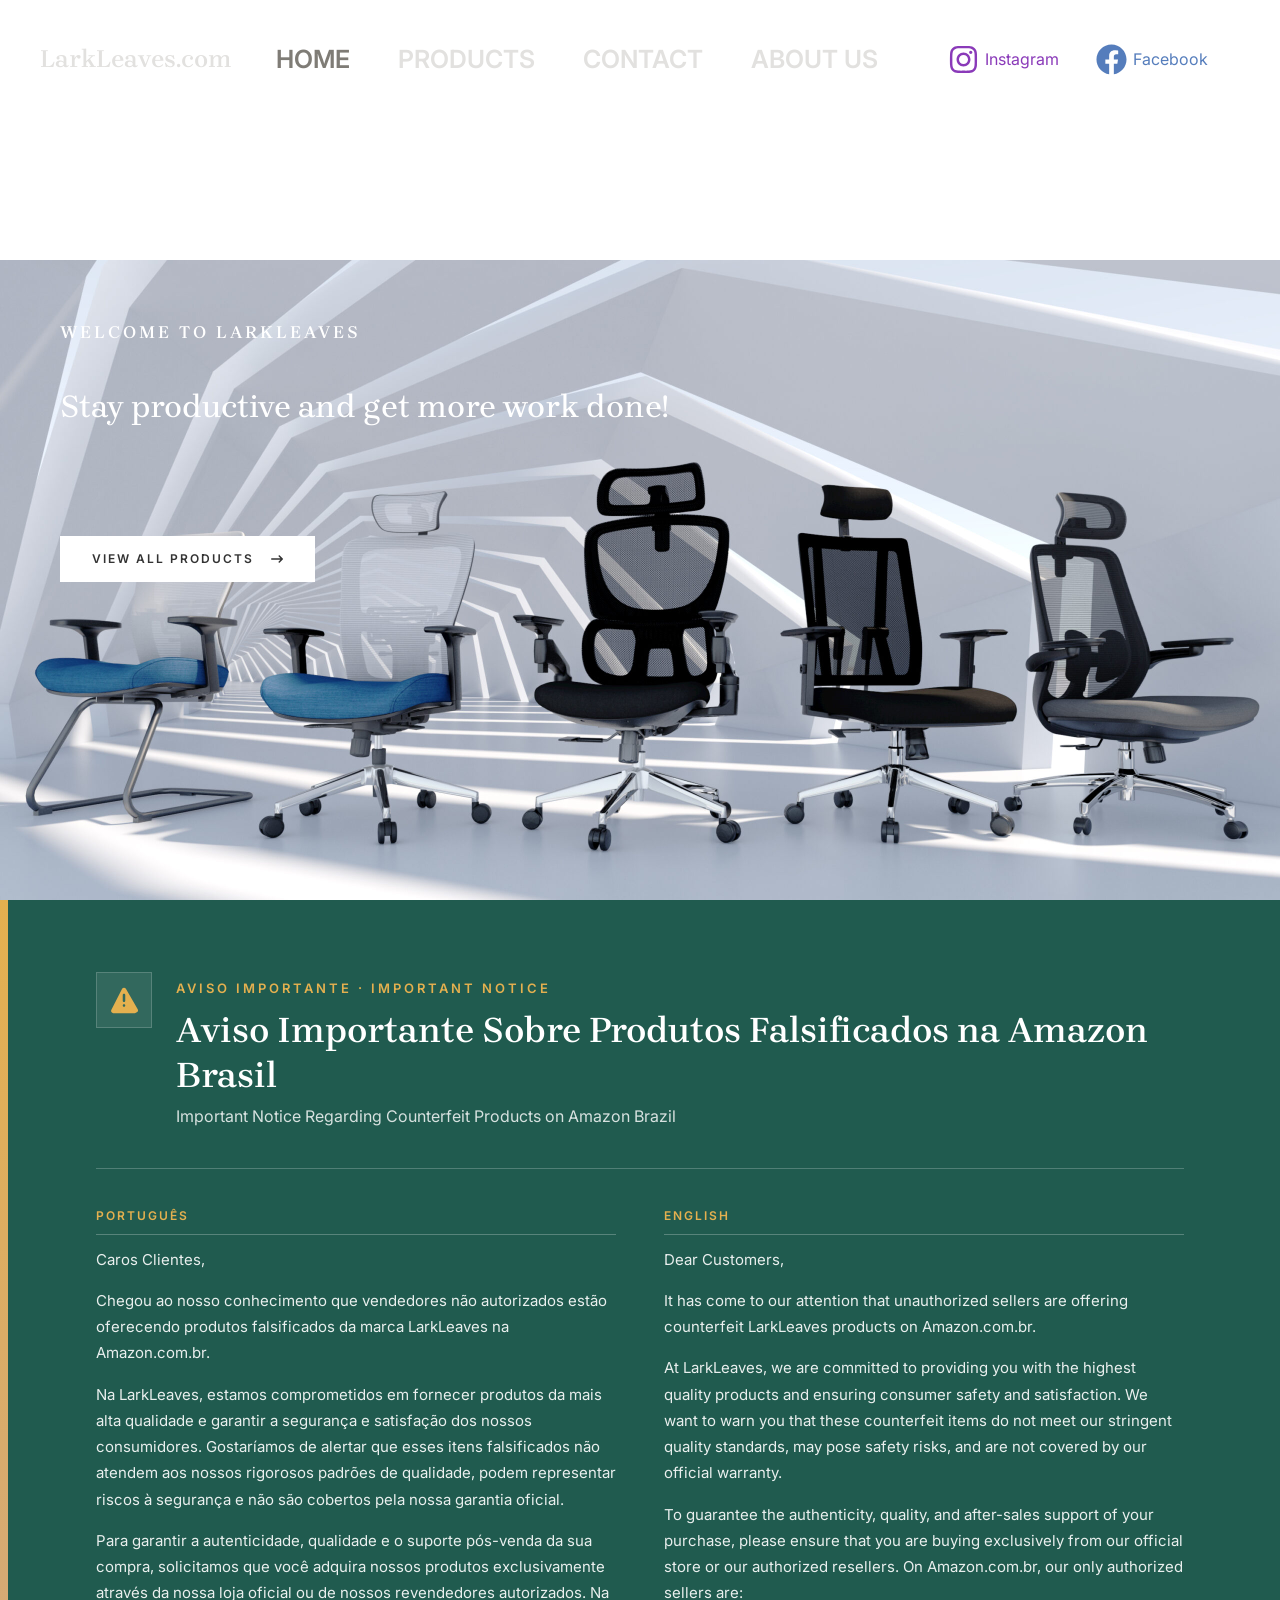
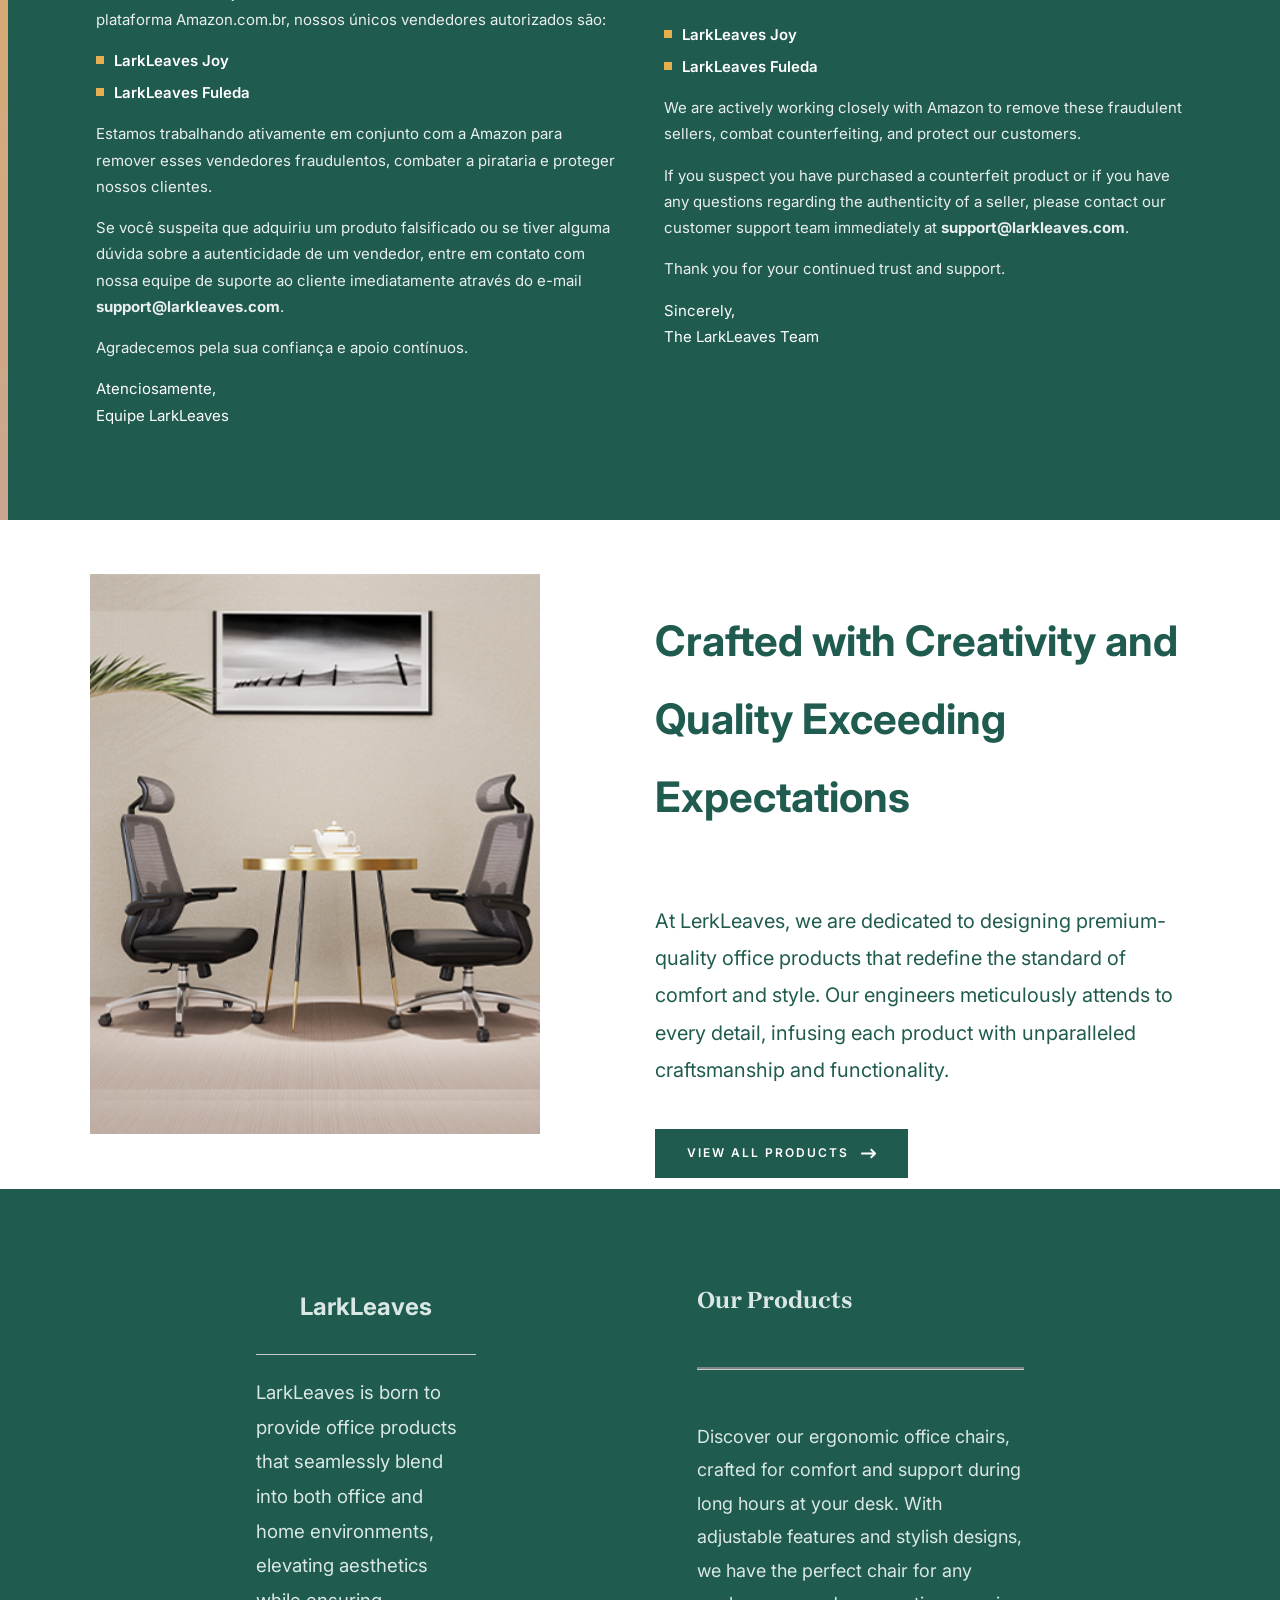
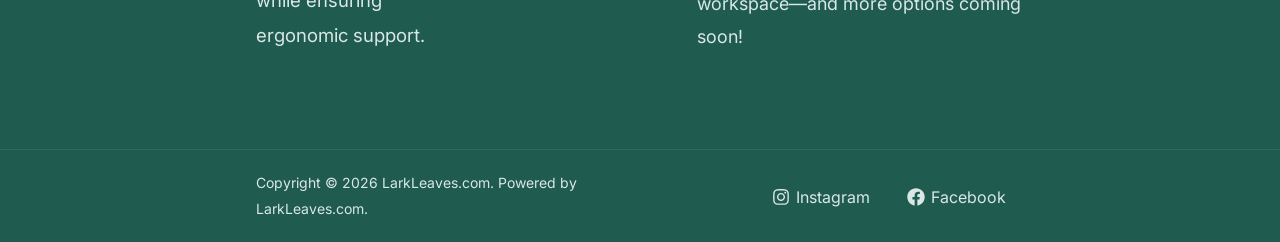
==== index.html @ d429bf36 "first commit" ====
<!DOCTYPE html>
<html lang="en-US">
<head>
<meta charset="UTF-8">
<meta name="viewport" content="width=device-width, initial-scale=1">
	 <title>LarkLeaves.com - Home</title>

<style>
:root{--ast-post-nav-space:0;--ast-container-default-xlg-padding:6.67em;--ast-container-default-lg-padding:5.67em;--ast-container-default-slg-padding:4.34em;--ast-container-default-md-padding:3.34em;--ast-container-default-sm-padding:6.67em;--ast-container-default-xs-padding:2.4em;--ast-container-default-xxs-padding:1.4em;--ast-code-block-background:#EEEEEE;--ast-comment-inputs-background:#FAFAFA;--ast-normal-container-width:768px;--ast-narrow-container-width:750px;--ast-blog-title-font-weight:normal;--ast-blog-meta-weight:inherit}html{font-size:100%}a,.page-title{color:var(--ast-global-color-2)}a:hover,a:focus{color:var(--ast-global-color-1)}body,button,input,select,textarea,.ast-button,.ast-custom-button{font-family:"Inter",sans-serif;font-weight:400;font-size:16px;font-size:1rem}p,.entry-content p{margin-bottom:1em}h1,.entry-content h1,h2,.entry-content h2,h3,.entry-content h3,h4,.entry-content h4,h5,.entry-content h5,h6,.entry-content h6,.site-title,.site-title a{font-family:"Brygada 1918",serif;font-weight:600}.ast-site-identity .site-title a{color:var(--ast-global-color-8)}.site-title{font-size:25px;font-size:1.5625rem;display:block}h1,.entry-content h1{font-size:88px;font-size:5.5rem;font-weight:500;font-family:"Brygada 1918",serif;line-height:1.4em}h2,.entry-content h2{font-size:48px;font-size:3rem;font-weight:600;font-family:"Brygada 1918",serif;line-height:1.3em}h6,.entry-content h6{font-size:14px;font-size:.875rem;line-height:1.25em;font-weight:600;font-family:"Brygada 1918",serif;text-transform:uppercase;letter-spacing:3}::selection{background-color:var(--ast-global-color-0);color:#000}body,h1,.entry-title a,.entry-content h1,h2,.entry-content h2,h3,.entry-content h3,h4,.entry-content h4,h5,.entry-content h5,h6,.entry-content h6{color:var(--ast-global-color-3)}.ast-single-post .entry-content a,.ast-comment-content a:not(.ast-comment-edit-reply-wrap a){text-decoration:underline}.ast-single-post .wp-block-button .wp-block-button__link,.ast-single-post .elementor-button-wrapper .elementor-button,.ast-single-post .entry-content .uagb-tab a,.ast-single-post .entry-content .uagb-ifb-cta a,.ast-single-post .entry-content .wp-block-uagb-buttons a,.ast-single-post .entry-content .uabb-module-content a,.ast-single-post .entry-content .uagb-post-grid a,.ast-single-post .entry-content .uagb-timeline a,.ast-single-post .entry-content .uagb-toc__wrap a,.ast-single-post .entry-content .uagb-taxomony-box a,.ast-single-post .entry-content .woocommerce a,.entry-content .wp-block-latest-posts>li>a,.ast-single-post .entry-content .wp-block-file__button,li.ast-post-filter-single,.ast-single-post .wp-block-buttons .wp-block-button.is-style-outline .wp-block-button__link,.ast-single-post .ast-comment-content .comment-reply-link,.ast-single-post .ast-comment-content .comment-edit-link{text-decoration:none}.ast-search-menu-icon.slide-search a:focus-visible:focus-visible,.astra-search-icon:focus-visible,#close:focus-visible,a:focus-visible,.ast-menu-toggle:focus-visible,.site .skip-link:focus-visible,.wp-block-loginout input:focus-visible,.wp-block-search.wp-block-search__button-inside .wp-block-search__inside-wrapper,.ast-header-navigation-arrow:focus-visible,.woocommerce .wc-proceed-to-checkout>.checkout-button:focus-visible,.woocommerce .woocommerce-MyAccount-navigation ul li a:focus-visible,.ast-orders-table__row .ast-orders-table__cell:focus-visible,.woocommerce .woocommerce-order-details .order-again>.button:focus-visible,.woocommerce .woocommerce-message a.button.wc-forward:focus-visible,.woocommerce #minus_qty:focus-visible,.woocommerce #plus_qty:focus-visible,a#ast-apply-coupon:focus-visible,.woocommerce .woocommerce-info a:focus-visible,.woocommerce .astra-shop-summary-wrap a:focus-visible,.woocommerce a.wc-forward:focus-visible,#ast-apply-coupon:focus-visible,.woocommerce-js .woocommerce-mini-cart-item a.remove:focus-visible,#close:focus-visible,.button.search-submit:focus-visible,#search_submit:focus,.normal-search:focus-visible,.ast-header-account-wrap:focus-visible,.woocommerce .ast-on-card-button.ast-quick-view-trigger:focus{outline-style:dotted;outline-color:inherit;outline-width:thin}input:focus,input[type=text]:focus,input[type=email]:focus,input[type=url]:focus,input[type=password]:focus,input[type=reset]:focus,input[type=search]:focus,input[type=number]:focus,textarea:focus,.wp-block-search__input:focus,[data-section=section-header-mobile-trigger] .ast-button-wrap .ast-mobile-menu-trigger-minimal:focus,.ast-mobile-popup-drawer.active .menu-toggle-close:focus,.woocommerce-ordering select.orderby:focus,#ast-scroll-top:focus,#coupon_code:focus,.woocommerce-page #comment:focus,.woocommerce #reviews #respond input#submit:focus,.woocommerce a.add_to_cart_button:focus,.woocommerce .button.single_add_to_cart_button:focus,.woocommerce .woocommerce-cart-form button:focus,.woocommerce .woocommerce-cart-form__cart-item .quantity .qty:focus,.woocommerce .woocommerce-billing-fields .woocommerce-billing-fields__field-wrapper .woocommerce-input-wrapper>.input-text:focus,.woocommerce #order_comments:focus,.woocommerce #place_order:focus,.woocommerce .woocommerce-address-fields .woocommerce-address-fields__field-wrapper .woocommerce-input-wrapper>.input-text:focus,.woocommerce .woocommerce-MyAccount-content form button:focus,.woocommerce .woocommerce-MyAccount-content .woocommerce-EditAccountForm .woocommerce-form-row .woocommerce-Input.input-text:focus,.woocommerce .ast-woocommerce-container .woocommerce-pagination ul.page-numbers li a:focus,body #content .woocommerce form .form-row .select2-container--default .select2-selection--single:focus,#ast-coupon-code:focus,.woocommerce.woocommerce-js .quantity input[type=number]:focus,.woocommerce-js .woocommerce-mini-cart-item .quantity input[type=number]:focus,.woocommerce p#ast-coupon-trigger:focus{border-style:dotted;border-color:inherit;border-width:thin}@media (min-width:922px){.ast-desktop .ast-container--narrow{max-width:var(--ast-narrow-container-width);margin:0 auto}}.ast-page-builder-template .site-content>.ast-container{max-width:100%;padding:0}.ast-page-builder-template .site .site-content #primary{padding:0;margin:0}.ast-page-builder-template .entry-header.ast-header-without-markup{margin-top:0;margin-bottom:0}.ast-page-builder-template .entry-header{margin-top:4em;margin-left:auto;margin-right:auto;padding-left:20px;padding-right:20px}@media (max-width:921.9px){#ast-desktop-header{display:none}}@media (min-width:922px){#ast-mobile-header{display:none}}@media (max-width:921px){.ast-theme-transparent-header #primary,.ast-theme-transparent-header #secondary{padding:0}}@media (max-width:921px){.ast-plain-container.ast-no-sidebar #primary{padding:0}}@media (max-width:921px){.wp-block-buttons .wp-block-button.is-style-outline .wp-block-button__link.wp-element-button,.ast-outline-button,.wp-block-uagb-buttons-child .uagb-buttons-repeater.ast-outline-button{font-size:12px;font-size:.75rem;padding-top:14px;padding-right:29px;padding-bottom:14px;padding-left:29px;border-top-left-radius:0;border-top-right-radius:0;border-bottom-right-radius:0;border-bottom-left-radius:0}}@media (max-width:544px){.wp-block-buttons .wp-block-button.is-style-outline .wp-block-button__link.wp-element-button,.ast-outline-button,.wp-block-uagb-buttons-child .uagb-buttons-repeater.ast-outline-button{font-size:11px;font-size:.6875rem;padding-top:14px;padding-right:29px;padding-bottom:14px;padding-left:29px;border-top-left-radius:0;border-top-right-radius:0;border-bottom-right-radius:0;border-bottom-left-radius:0}}@media (max-width:921px){.ast-separate-container #primary,.ast-separate-container #secondary{padding:1.5em 0}#primary,#secondary{padding:1.5em 0;margin:0}.ast-left-sidebar #content>.ast-container{display:flex;flex-direction:column-reverse;width:100%}.ast-separate-container .ast-article-post,.ast-separate-container .ast-article-single{padding:1.5em 2.14em}.ast-author-box img.avatar{margin:20px 0 0 0}}@media (min-width:922px){.ast-separate-container.ast-right-sidebar #primary,.ast-separate-container.ast-left-sidebar #primary{border:0}.search-no-results.ast-separate-container #primary{margin-bottom:4em}}.wp-block-button .wp-block-button__link{color:var(--ast-global-color-5)}.wp-block-button .wp-block-button__link:hover,.wp-block-button .wp-block-button__link:focus{color:var(--ast-global-color-2);background-color:transparent;border-color:var(--ast-global-color-2)}.wp-block-button .wp-block-button__link,.wp-block-search .wp-block-search__button,body .wp-block-file .wp-block-file__button{border-style:solid;border-top-width:1px;border-right-width:1px;border-left-width:1px;border-bottom-width:1px;border-color:var(--ast-global-color-2);background-color:var(--ast-global-color-2);color:var(--ast-global-color-5);font-family:inherit;font-weight:600;line-height:1em;text-transform:uppercase;letter-spacing:2px;font-size:12px;font-size:.75rem;border-top-left-radius:0;border-top-right-radius:0;border-bottom-right-radius:0;border-bottom-left-radius:0;padding-top:16px;padding-right:31px;padding-bottom:16px;padding-left:31px}@media (max-width:921px){.wp-block-button .wp-block-button__link,.wp-block-search .wp-block-search__button,body .wp-block-file .wp-block-file__button{font-size:12px;font-size:.75rem;padding-top:14px;padding-right:29px;padding-bottom:14px;padding-left:29px}}@media (max-width:544px){.wp-block-button .wp-block-button__link,.wp-block-search .wp-block-search__button,body .wp-block-file .wp-block-file__button{font-size:11px;font-size:.6875rem;padding-top:12px;padding-right:25px;padding-bottom:12px;padding-left:25px}}.menu-toggle,button,.ast-button,.ast-custom-button,.button,input#submit,input[type=button],input[type=submit],input[type=reset],form[CLASS*=wp-block-search__].wp-block-search .wp-block-search__inside-wrapper .wp-block-search__button,body .wp-block-file .wp-block-file__button,.woocommerce-js a.button,.woocommerce button.button,.woocommerce .woocommerce-message a.button,.woocommerce #respond input#submit.alt,.woocommerce input.button.alt,.woocommerce input.button,.woocommerce input.button:disabled,.woocommerce input.button:disabled[disabled],.woocommerce input.button:disabled:hover,.woocommerce input.button:disabled[disabled]:hover,.woocommerce #respond input#submit,.woocommerce button.button.alt.disabled,.wc-block-grid__products .wc-block-grid__product .wp-block-button__link,.wc-block-grid__product-onsale,[CLASS*=wc-block] button,.woocommerce-js .astra-cart-drawer .astra-cart-drawer-content .woocommerce-mini-cart__buttons .button:not(.checkout):not(.ast-continue-shopping),.woocommerce-js .astra-cart-drawer .astra-cart-drawer-content .woocommerce-mini-cart__buttons a.checkout,.woocommerce button.button.alt.disabled.wc-variation-selection-needed,[CLASS*=wc-block] .wc-block-components-button{border-style:solid;border-top-width:1px;border-right-width:1px;border-left-width:1px;border-bottom-width:1px;color:var(--ast-global-color-5);border-color:var(--ast-global-color-2);background-color:var(--ast-global-color-2);padding-top:16px;padding-right:31px;padding-bottom:16px;padding-left:31px;font-family:inherit;font-weight:600;font-size:12px;font-size:.75rem;line-height:1em;text-transform:uppercase;letter-spacing:2px;border-top-left-radius:0;border-top-right-radius:0;border-bottom-right-radius:0;border-bottom-left-radius:0}button:focus,.menu-toggle:hover,button:hover,.ast-button:hover,.ast-custom-button:hover .button:hover,.ast-custom-button:hover,input[type=reset]:hover,input[type=reset]:focus,input#submit:hover,input#submit:focus,input[type=button]:hover,input[type=button]:focus,input[type=submit]:hover,input[type=submit]:focus,form[CLASS*=wp-block-search__].wp-block-search .wp-block-search__inside-wrapper .wp-block-search__button:hover,form[CLASS*=wp-block-search__].wp-block-search .wp-block-search__inside-wrapper .wp-block-search__button:focus,body .wp-block-file .wp-block-file__button:hover,body .wp-block-file .wp-block-file__button:focus,.woocommerce-js a.button:hover,.woocommerce button.button:hover,.woocommerce .woocommerce-message a.button:hover,.woocommerce #respond input#submit:hover,.woocommerce #respond input#submit.alt:hover,.woocommerce input.button.alt:hover,.woocommerce input.button:hover,.woocommerce button.button.alt.disabled:hover,.wc-block-grid__products .wc-block-grid__product .wp-block-button__link:hover,[CLASS*=wc-block] button:hover,.woocommerce-js .astra-cart-drawer .astra-cart-drawer-content .woocommerce-mini-cart__buttons .button:not(.checkout):not(.ast-continue-shopping):hover,.woocommerce-js .astra-cart-drawer .astra-cart-drawer-content .woocommerce-mini-cart__buttons a.checkout:hover,.woocommerce button.button.alt.disabled.wc-variation-selection-needed:hover,[CLASS*=wc-block] .wc-block-components-button:hover,[CLASS*=wc-block] .wc-block-components-button:focus{color:var(--ast-global-color-2);background-color:transparent;border-color:var(--ast-global-color-2)}@media (max-width:921px){.menu-toggle,button,.ast-button,.ast-custom-button,.button,input#submit,input[type=button],input[type=submit],input[type=reset],form[CLASS*=wp-block-search__].wp-block-search .wp-block-search__inside-wrapper .wp-block-search__button,body .wp-block-file .wp-block-file__button,.woocommerce-js a.button,.woocommerce button.button,.woocommerce .woocommerce-message a.button,.woocommerce #respond input#submit.alt,.woocommerce input.button.alt,.woocommerce input.button,.woocommerce input.button:disabled,.woocommerce input.button:disabled[disabled],.woocommerce input.button:disabled:hover,.woocommerce input.button:disabled[disabled]:hover,.woocommerce #respond input#submit,.woocommerce button.button.alt.disabled,.wc-block-grid__products .wc-block-grid__product .wp-block-button__link,.wc-block-grid__product-onsale,[CLASS*=wc-block] button,.woocommerce-js .astra-cart-drawer .astra-cart-drawer-content .woocommerce-mini-cart__buttons .button:not(.checkout):not(.ast-continue-shopping),.woocommerce-js .astra-cart-drawer .astra-cart-drawer-content .woocommerce-mini-cart__buttons a.checkout,.woocommerce button.button.alt.disabled.wc-variation-selection-needed,[CLASS*=wc-block] .wc-block-components-button{padding-top:14px;padding-right:29px;padding-bottom:14px;padding-left:29px;font-size:12px;font-size:.75rem}}@media (max-width:544px){.menu-toggle,button,.ast-button,.ast-custom-button,.button,input#submit,input[type=button],input[type=submit],input[type=reset],form[CLASS*=wp-block-search__].wp-block-search .wp-block-search__inside-wrapper .wp-block-search__button,body .wp-block-file .wp-block-file__button,.woocommerce-js a.button,.woocommerce button.button,.woocommerce .woocommerce-message a.button,.woocommerce #respond input#submit.alt,.woocommerce input.button.alt,.woocommerce input.button,.woocommerce input.button:disabled,.woocommerce input.button:disabled[disabled],.woocommerce input.button:disabled:hover,.woocommerce input.button:disabled[disabled]:hover,.woocommerce #respond input#submit,.woocommerce button.button.alt.disabled,.wc-block-grid__products .wc-block-grid__product .wp-block-button__link,.wc-block-grid__product-onsale,[CLASS*=wc-block] button,.woocommerce-js .astra-cart-drawer .astra-cart-drawer-content .woocommerce-mini-cart__buttons .button:not(.checkout):not(.ast-continue-shopping),.woocommerce-js .astra-cart-drawer .astra-cart-drawer-content .woocommerce-mini-cart__buttons a.checkout,.woocommerce button.button.alt.disabled.wc-variation-selection-needed,[CLASS*=wc-block] .wc-block-components-button{padding-top:12px;padding-right:25px;padding-bottom:12px;padding-left:25px;font-size:11px;font-size:.6875rem}}@media (max-width:921px){.menu-toggle,button,.ast-button,.button,input#submit,input[type=button],input[type=submit],input[type=reset]{font-size:12px;font-size:.75rem}.ast-mobile-header-stack .main-header-bar .ast-search-menu-icon{display:inline-block}.ast-header-break-point.ast-header-custom-item-outside .ast-mobile-header-stack .main-header-bar .ast-search-icon{margin:0}.ast-comment-avatar-wrap img{max-width:2.5em}.ast-comment-meta{padding:0 1.8888em 1.3333em}.ast-separate-container .ast-comment-list li.depth-1{padding:1.5em 2.14em}.ast-separate-container .comment-respond{padding:2em 2.14em}}@media (min-width:544px){.ast-container{max-width:100%}}@media (max-width:544px){.ast-separate-container .ast-article-post,.ast-separate-container .ast-article-single,.ast-separate-container .comments-title,.ast-separate-container .ast-archive-description{padding:1.5em 1em}.ast-separate-container #content .ast-container{padding-left:.54em;padding-right:.54em}.ast-separate-container .ast-comment-list .bypostauthor{padding:.5em}.ast-search-menu-icon.ast-dropdown-active .search-field{width:170px}.menu-toggle,button,.ast-button,.button,input#submit,input[type=button],input[type=submit],input[type=reset]{font-size:11px;font-size:.6875rem}}@media (min-width:545px){.ast-page-builder-template .comments-area,.single.ast-page-builder-template .entry-header,.single.ast-page-builder-template .post-navigation,.single.ast-page-builder-template .ast-single-related-posts-container{max-width:808px;margin-left:auto;margin-right:auto}}body,.ast-separate-container{background-color:transparent;background-image:none}@media (max-width:921px){.widget-title{font-size:21px;font-size:1.4rem}body,button,input,select,textarea,.ast-button,.ast-custom-button{font-size:15px;font-size:.9375rem}#secondary,#secondary button,#secondary input,#secondary select,#secondary textarea{font-size:15px;font-size:.9375rem}.site-title{display:block}.site-header .site-description{display:none}h1,.entry-content h1{font-size:56px}h2,.entry-content h2{font-size:36px}h3,.entry-content h3{font-size:28px}h4,.entry-content h4{font-size:22px;font-size:1.375rem}h5,.entry-content h5{font-size:18px;font-size:1.125rem}h6,.entry-content h6{font-size:13px;font-size:.8125rem}.astra-logo-svg{width:48px}header .custom-logo-link img,.ast-header-break-point .site-logo-img .custom-mobile-logo-link img{max-width:48px;width:48px}}@media (max-width:544px){.widget-title{font-size:20px;font-size:1.4285714285714rem}body,button,input,select,textarea,.ast-button,.ast-custom-button{font-size:14px;font-size:.875rem}#secondary,#secondary button,#secondary input,#secondary select,#secondary textarea{font-size:14px;font-size:.875rem}.site-title{display:block}.site-header .site-description{display:none}h1,.entry-content h1{font-size:40px}h2,.entry-content h2{font-size:28px}h3,.entry-content h3{font-size:24px}h4,.entry-content h4{font-size:20px;font-size:1.25rem}h5,.entry-content h5{font-size:16px;font-size:1rem}h6,.entry-content h6{font-size:12px;font-size:.75rem}header .custom-logo-link img,.ast-header-break-point .site-branding img,.ast-header-break-point .custom-logo-link img{max-width:40px;width:40px}.astra-logo-svg{width:40px}.astra-logo-svg:not(.sticky-custom-logo .astra-logo-svg,.transparent-custom-logo .astra-logo-svg,.advanced-header-logo .astra-logo-svg){height:27px}.ast-header-break-point .site-logo-img .custom-mobile-logo-link img{max-width:40px}}@media (max-width:544px){html{font-size:100%}}@media (min-width:922px){.ast-container{max-width:808px}}@media (min-width:922px){.site-content .ast-container{display:flex}}@media (max-width:921px){.site-content .ast-container{flex-direction:column}}@media (min-width:922px){.main-header-menu .sub-menu .menu-item.ast-left-align-sub-menu:hover>.sub-menu,.main-header-menu .sub-menu .menu-item.ast-left-align-sub-menu.focus>.sub-menu{margin-left:0}}.ast-theme-transparent-header .ast-header-social-wrap .ast-social-color-type-custom .ast-builder-social-element svg{fill:rgba(255,255,255,.8)}.ast-theme-transparent-header .ast-header-social-wrap .ast-social-color-type-custom .ast-builder-social-element:hover svg{fill:#fff}.ast-theme-transparent-header .ast-header-social-wrap .ast-social-color-type-custom .ast-builder-social-element .social-item-label{color:rgba(255,255,255,.8)}.ast-theme-transparent-header .ast-header-social-wrap .ast-social-color-type-custom .ast-builder-social-element:hover .social-item-label{color:#fff}.ast-theme-transparent-header [data-section=section-header-mobile-trigger] .ast-button-wrap .ast-mobile-menu-trigger-minimal{background:0 0}.footer-widget-area[data-section^=section-fb-html-] .ast-builder-html-element{text-align:center}:root{--wp--custom--ast-default-block-top-padding: ;--wp--custom--ast-default-block-right-padding: ;--wp--custom--ast-default-block-bottom-padding: ;--wp--custom--ast-default-block-left-padding: ;--wp--custom--ast-container-width:768px;--wp--custom--ast-content-width-size:768px;--wp--custom--ast-wide-width-size:calc(768px + var(--wp--custom--ast-default-block-left-padding) + var(--wp--custom--ast-default-block-right-padding))}@media (max-width:921px){:root{--wp--custom--ast-default-block-top-padding: ;--wp--custom--ast-default-block-right-padding: ;--wp--custom--ast-default-block-bottom-padding: ;--wp--custom--ast-default-block-left-padding: }}@media (max-width:544px){:root{--wp--custom--ast-default-block-top-padding: ;--wp--custom--ast-default-block-right-padding: ;--wp--custom--ast-default-block-bottom-padding: ;--wp--custom--ast-default-block-left-padding: }}.ast-plain-container.ast-no-sidebar .entry-content>.alignfull,.ast-page-builder-template .ast-no-sidebar .entry-content>.alignfull{margin-left:calc(-50vw + 50%);margin-right:calc(-50vw + 50%);max-width:100vw;width:100vw}.ast-plain-container.ast-no-sidebar .entry-content .alignfull .alignfull,.ast-page-builder-template.ast-no-sidebar .entry-content .alignfull .alignfull,.ast-plain-container.ast-no-sidebar .entry-content .alignfull .alignwide,.ast-page-builder-template.ast-no-sidebar .entry-content .alignfull .alignwide,.ast-plain-container.ast-no-sidebar .entry-content .alignwide .alignfull,.ast-page-builder-template.ast-no-sidebar .entry-content .alignwide .alignfull,.ast-plain-container.ast-no-sidebar .entry-content .alignwide .alignwide,.ast-page-builder-template.ast-no-sidebar .entry-content .alignwide .alignwide,.ast-plain-container.ast-no-sidebar .entry-content .wp-block-column .alignfull,.ast-page-builder-template.ast-no-sidebar .entry-content .wp-block-column .alignfull,.ast-plain-container.ast-no-sidebar .entry-content .wp-block-column .alignwide,.ast-page-builder-template.ast-no-sidebar .entry-content .wp-block-column .alignwide{margin-left:auto;margin-right:auto;width:100%}@media (max-width:1200px){.ast-separate-container .entry-content>.alignfull,.ast-separate-container .entry-content[data-ast-blocks-layout]>.alignwide,.ast-plain-container .entry-content[data-ast-blocks-layout]>.alignwide,.ast-plain-container .entry-content .alignfull{margin-left:calc(-1*min(var(--ast-container-default-xlg-padding),20px));margin-right:calc(-1*min(var(--ast-container-default-xlg-padding),20px))}}@media (min-width:1201px){.ast-separate-container .entry-content>.alignfull{margin-left:calc(-1*var(--ast-container-default-xlg-padding));margin-right:calc(-1*var(--ast-container-default-xlg-padding))}.ast-separate-container .entry-content[data-ast-blocks-layout]>.alignwide,.ast-plain-container .entry-content[data-ast-blocks-layout]>.alignwide{margin-left:calc(-1*var(--wp--custom--ast-default-block-left-padding));margin-right:calc(-1*var(--wp--custom--ast-default-block-right-padding))}}@media (min-width:921px){.ast-separate-container .entry-content .wp-block-group.alignwide:not(.inherit-container-width)>:where(:not(.alignleft):not(.alignright)),.ast-plain-container .entry-content .wp-block-group.alignwide:not(.inherit-container-width)>:where(:not(.alignleft):not(.alignright)){max-width:calc(var(--wp--custom--ast-content-width-size) + 80px)}.ast-plain-container.ast-right-sidebar .entry-content[data-ast-blocks-layout] .alignfull,.ast-plain-container.ast-left-sidebar .entry-content[data-ast-blocks-layout] .alignfull{margin-left:-60px;margin-right:-60px}}@media (min-width:544px){.entry-content>.alignleft{margin-right:20px}.entry-content>.alignright{margin-left:20px}}@media (max-width:544px){.wp-block-columns .wp-block-column:not(:last-child){margin-bottom:20px}.wp-block-latest-posts{margin:0}}@media (max-width:600px){.entry-content .wp-block-media-text .wp-block-media-text__content,.entry-content .wp-block-media-text.has-media-on-the-right .wp-block-media-text__content{padding:8%0 0}.entry-content .wp-block-media-text.has-background .wp-block-media-text__content{padding:8%}}.ast-page-builder-template .entry-header{padding-left:0}:root .has-ast-global-color-2-color{color:var(--ast-global-color-2)}:root .wp-block-button .has-ast-global-color-2-color{color:var(--ast-global-color-2)}:root .has-ast-global-color-7-color{color:var(--ast-global-color-7)}:root .wp-block-button .has-ast-global-color-7-color{color:var(--ast-global-color-7)}:root{--ast-global-color-0:#cba590;--ast-global-color-1:#53a292;--ast-global-color-2:#205b4f;--ast-global-color-3:#7f7c76;--ast-global-color-4:#d9e8e5;--ast-global-color-5:#ffffff;--ast-global-color-6:#205b4f;--ast-global-color-7:#d9e8e5;--ast-global-color-8:#e2e1df}:root{--ast-border-color:#dddddd}header.entry-header>:not(:last-child){margin-bottom:10px}@media (max-width:921px){body.archive .ast-archive-description{text-align:left}}@media (max-width:544px){body.archive .ast-archive-description{text-align:left}}@media (max-width:921px){.ast-theme-transparent-header #masthead .site-logo-img .transparent-custom-logo .astra-logo-svg{width:48px}.ast-theme-transparent-header #masthead .site-logo-img .transparent-custom-logo img{max-width:48px;width:48px}}@media (max-width:543px){.ast-theme-transparent-header #masthead .site-logo-img .transparent-custom-logo .astra-logo-svg{width:40px}.ast-theme-transparent-header #masthead .site-logo-img .transparent-custom-logo img{max-width:40px;width:40px}}@media (min-width:921px){.ast-theme-transparent-header #masthead{position:absolute;left:0;right:0}.ast-theme-transparent-header .main-header-bar,.ast-theme-transparent-header.ast-header-break-point .main-header-bar{background:0 0}body.elementor-editor-active.ast-theme-transparent-header #masthead,.fl-builder-edit .ast-theme-transparent-header #masthead,body.vc_editor.ast-theme-transparent-header #masthead,body.brz-ed.ast-theme-transparent-header #masthead{z-index:0}.ast-header-break-point.ast-replace-site-logo-transparent.ast-theme-transparent-header .custom-mobile-logo-link{display:none}.ast-header-break-point.ast-replace-site-logo-transparent.ast-theme-transparent-header .transparent-custom-logo{display:inline-block}.ast-theme-transparent-header .ast-above-header,.ast-theme-transparent-header .ast-above-header.ast-above-header-bar{background-image:none;background-color:transparent}.ast-theme-transparent-header .ast-below-header,.ast-theme-transparent-header .ast-below-header.ast-below-header-bar{background-image:none;background-color:transparent}}.ast-theme-transparent-header .ast-builder-menu .main-header-menu,.ast-theme-transparent-header .ast-builder-menu .main-header-menu .menu-link,.ast-theme-transparent-header [CLASS*=ast-builder-menu-] .main-header-menu .menu-item>.menu-link,.ast-theme-transparent-header .ast-masthead-custom-menu-items,.ast-theme-transparent-header .ast-masthead-custom-menu-items a,.ast-theme-transparent-header .ast-builder-menu .main-header-menu .menu-item>.ast-menu-toggle,.ast-theme-transparent-header .ast-builder-menu .main-header-menu .menu-item>.ast-menu-toggle,.ast-theme-transparent-header .ast-above-header-navigation a,.ast-header-break-point.ast-theme-transparent-header .ast-above-header-navigation a,.ast-header-break-point.ast-theme-transparent-header .ast-above-header-navigation>ul.ast-above-header-menu>.menu-item-has-children:not(.current-menu-item)>.ast-menu-toggle,.ast-theme-transparent-header .ast-below-header-menu,.ast-theme-transparent-header .ast-below-header-menu a,.ast-header-break-point.ast-theme-transparent-header .ast-below-header-menu a,.ast-header-break-point.ast-theme-transparent-header .ast-below-header-menu,.ast-theme-transparent-header .main-header-menu .menu-link{color:var(--ast-global-color-8)}.ast-theme-transparent-header .ast-builder-menu .main-header-menu .menu-item:hover>.menu-link,.ast-theme-transparent-header .ast-builder-menu .main-header-menu .menu-item:hover>.ast-menu-toggle,.ast-theme-transparent-header .ast-builder-menu .main-header-menu .ast-masthead-custom-menu-items a:hover,.ast-theme-transparent-header .ast-builder-menu .main-header-menu .focus>.menu-link,.ast-theme-transparent-header .ast-builder-menu .main-header-menu .focus>.ast-menu-toggle,.ast-theme-transparent-header .ast-builder-menu .main-header-menu .current-menu-item>.menu-link,.ast-theme-transparent-header .ast-builder-menu .main-header-menu .current-menu-ancestor>.menu-link,.ast-theme-transparent-header .ast-builder-menu .main-header-menu .current-menu-item>.ast-menu-toggle,.ast-theme-transparent-header .ast-builder-menu .main-header-menu .current-menu-ancestor>.ast-menu-toggle,.ast-theme-transparent-header [CLASS*=ast-builder-menu-] .main-header-menu .current-menu-item>.menu-link,.ast-theme-transparent-header [CLASS*=ast-builder-menu-] .main-header-menu .current-menu-ancestor>.menu-link,.ast-theme-transparent-header [CLASS*=ast-builder-menu-] .main-header-menu .current-menu-item>.ast-menu-toggle,.ast-theme-transparent-header [CLASS*=ast-builder-menu-] .main-header-menu .current-menu-ancestor>.ast-menu-toggle,.ast-theme-transparent-header .main-header-menu .menu-item:hover>.menu-link,.ast-theme-transparent-header .main-header-menu .current-menu-item>.menu-link,.ast-theme-transparent-header .main-header-menu .current-menu-ancestor>.menu-link{color:var(--ast-global-color-3)}@media (max-width:921px){.ast-theme-transparent-header #masthead{position:absolute;left:0;right:0}.ast-theme-transparent-header .main-header-bar,.ast-theme-transparent-header.ast-header-break-point .main-header-bar{background:0 0}body.elementor-editor-active.ast-theme-transparent-header #masthead,.fl-builder-edit .ast-theme-transparent-header #masthead,body.vc_editor.ast-theme-transparent-header #masthead,body.brz-ed.ast-theme-transparent-header #masthead{z-index:0}.ast-header-break-point.ast-replace-site-logo-transparent.ast-theme-transparent-header .custom-mobile-logo-link{display:none}.ast-header-break-point.ast-replace-site-logo-transparent.ast-theme-transparent-header .transparent-custom-logo{display:inline-block}.ast-theme-transparent-header .ast-above-header,.ast-theme-transparent-header .ast-above-header.ast-above-header-bar{background-image:none;background-color:transparent}.ast-theme-transparent-header .ast-below-header,.ast-theme-transparent-header .ast-below-header.ast-below-header-bar{background-image:none;background-color:transparent}}@media (max-width:921px){.ast-theme-transparent-header.ast-header-break-point .ast-builder-menu .main-header-menu,.ast-theme-transparent-header.ast-header-break-point .ast-builder-menu.main-header-menu .sub-menu,.ast-theme-transparent-header.ast-header-break-point .ast-builder-menu.main-header-menu,.ast-theme-transparent-header.ast-header-break-point .ast-builder-menu .main-header-bar-wrap .main-header-menu,.ast-flyout-menu-enable.ast-header-break-point.ast-theme-transparent-header .main-header-bar-navigation .site-navigation,.ast-fullscreen-menu-enable.ast-header-break-point.ast-theme-transparent-header .main-header-bar-navigation .site-navigation,.ast-flyout-above-menu-enable.ast-header-break-point.ast-theme-transparent-header .ast-above-header-navigation-wrap .ast-above-header-navigation,.ast-flyout-below-menu-enable.ast-header-break-point.ast-theme-transparent-header .ast-below-header-navigation-wrap .ast-below-header-actual-nav,.ast-fullscreen-above-menu-enable.ast-header-break-point.ast-theme-transparent-header .ast-above-header-navigation-wrap,.ast-fullscreen-below-menu-enable.ast-header-break-point.ast-theme-transparent-header .ast-below-header-navigation-wrap,.ast-theme-transparent-header .main-header-menu .menu-link{background-color:var(--ast-global-color-5)}.ast-theme-transparent-header .ast-builder-menu .main-header-menu,.ast-theme-transparent-header .ast-builder-menu .main-header-menu .menu-link,.ast-theme-transparent-header [CLASS*=ast-builder-menu-] .main-header-menu .menu-item>.menu-link,.ast-theme-transparent-header .ast-masthead-custom-menu-items,.ast-theme-transparent-header .ast-masthead-custom-menu-items a,.ast-theme-transparent-header .ast-builder-menu .main-header-menu .menu-item>.ast-menu-toggle,.ast-theme-transparent-header .ast-builder-menu .main-header-menu .menu-item>.ast-menu-toggle,.ast-theme-transparent-header .main-header-menu .menu-link{color:var(--ast-global-color-2)}.ast-theme-transparent-header .ast-builder-menu .main-header-menu .menu-item:hover>.menu-link,.ast-theme-transparent-header .ast-builder-menu .main-header-menu .menu-item:hover>.ast-menu-toggle,.ast-theme-transparent-header .ast-builder-menu .main-header-menu .ast-masthead-custom-menu-items a:hover,.ast-theme-transparent-header .ast-builder-menu .main-header-menu .focus>.menu-link,.ast-theme-transparent-header .ast-builder-menu .main-header-menu .focus>.ast-menu-toggle,.ast-theme-transparent-header .ast-builder-menu .main-header-menu .current-menu-item>.menu-link,.ast-theme-transparent-header .ast-builder-menu .main-header-menu .current-menu-ancestor>.menu-link,.ast-theme-transparent-header .ast-builder-menu .main-header-menu .current-menu-item>.ast-menu-toggle,.ast-theme-transparent-header .ast-builder-menu .main-header-menu .current-menu-ancestor>.ast-menu-toggle,.ast-theme-transparent-header [CLASS*=ast-builder-menu-] .main-header-menu .current-menu-item>.menu-link,.ast-theme-transparent-header [CLASS*=ast-builder-menu-] .main-header-menu .current-menu-ancestor>.menu-link,.ast-theme-transparent-header [CLASS*=ast-builder-menu-] .main-header-menu .current-menu-item>.ast-menu-toggle,.ast-theme-transparent-header [CLASS*=ast-builder-menu-] .main-header-menu .current-menu-ancestor>.ast-menu-toggle,.ast-theme-transparent-header .main-header-menu .menu-item:hover>.menu-link,.ast-theme-transparent-header .main-header-menu .current-menu-item>.menu-link,.ast-theme-transparent-header .main-header-menu .current-menu-ancestor>.menu-link{color:var(--ast-global-color-1)}}.ast-theme-transparent-header #ast-desktop-header>.ast-main-header-wrap>.main-header-bar,.ast-theme-transparent-header.ast-header-break-point #ast-mobile-header>.ast-main-header-wrap>.main-header-bar{border-bottom-width:0;border-bottom-style:solid}h1,.entry-content h1,h2,.entry-content h2,h3,.entry-content h3,h4,.entry-content h4,h5,.entry-content h5,h6,.entry-content h6{color:var(--ast-global-color-2)}@media (max-width:921px){.ast-builder-grid-row-container.ast-builder-grid-row-tablet-3-firstrow .ast-builder-grid-row>:first-child,.ast-builder-grid-row-container.ast-builder-grid-row-tablet-3-lastrow .ast-builder-grid-row>:last-child{grid-column:1/-1}}@media (max-width:544px){.ast-builder-grid-row-container.ast-builder-grid-row-mobile-3-firstrow .ast-builder-grid-row>:first-child,.ast-builder-grid-row-container.ast-builder-grid-row-mobile-3-lastrow .ast-builder-grid-row>:last-child{grid-column:1/-1}}.ast-builder-layout-element[data-section=title_tagline]{display:flex}@media (max-width:921px){.ast-header-break-point .ast-builder-layout-element[data-section=title_tagline]{display:flex}}@media (max-width:544px){.ast-header-break-point .ast-builder-layout-element[data-section=title_tagline]{display:flex}}[data-section*=section-hb-button-] .menu-link{display:none}.ast-header-button-1[data-section=section-hb-button-1]{display:none}@media (max-width:921px){.ast-header-break-point .ast-header-button-1[data-section=section-hb-button-1]{display:none}}@media (max-width:544px){.ast-header-break-point .ast-header-button-1[data-section=section-hb-button-1]{display:none}}.ast-builder-menu-1{font-family:inherit;font-weight:600;text-transform:uppercase}.ast-builder-menu-1 .menu-item>.menu-link{font-size:25px;font-size:1.5625rem;padding-left:24px;padding-right:24px}@media (max-width:921px){.ast-header-break-point .ast-builder-menu-1 .menu-item.menu-item-has-children>.ast-menu-toggle{top:0}.ast-builder-menu-1 .inline-on-mobile .menu-item.menu-item-has-children>.ast-menu-toggle{right:-15px}.ast-builder-menu-1 .menu-item-has-children>.menu-link:after{content:unset}.ast-builder-menu-1 .main-header-menu>.menu-item>.sub-menu,.ast-builder-menu-1 .main-header-menu>.menu-item>.astra-full-megamenu-wrapper{margin-top:0}}@media (max-width:544px){.ast-header-break-point .ast-builder-menu-1 .menu-item.menu-item-has-children>.ast-menu-toggle{top:0}.ast-builder-menu-1 .main-header-menu>.menu-item>.sub-menu,.ast-builder-menu-1 .main-header-menu>.menu-item>.astra-full-megamenu-wrapper{margin-top:0}}.ast-builder-menu-1{display:flex}@media (max-width:921px){.ast-header-break-point .ast-builder-menu-1{display:flex}}@media (max-width:544px){.ast-header-break-point .ast-builder-menu-1{display:flex}}.social-show-label-true .ast-builder-social-element{width:auto;padding:0 .4em}[data-section^=section-fb-social-icons-] .footer-social-inner-wrap{text-align:center}.ast-footer-social-wrap{width:100%}.ast-footer-social-wrap .ast-builder-social-element:first-child{margin-left:0}.ast-footer-social-wrap .ast-builder-social-element:last-child{margin-right:0}.ast-header-social-wrap .ast-builder-social-element:first-child{margin-left:0}.ast-header-social-wrap .ast-builder-social-element:last-child{margin-right:0}.ast-builder-social-element{line-height:1;color:#3a3a3a;background:0 0;vertical-align:middle;transition:all .01s;margin-left:6px;margin-right:6px;justify-content:center;align-items:center}.ast-builder-social-element{line-height:1;color:#3a3a3a;background:0 0;vertical-align:middle;transition:all .01s;margin-left:6px;margin-right:6px;justify-content:center;align-items:center}.ast-builder-social-element .social-item-label{padding-left:6px}.ast-header-social-1-wrap .ast-builder-social-element,.ast-header-social-1-wrap .social-show-label-true .ast-builder-social-element{margin-left:12px;margin-right:12px}.ast-header-social-1-wrap .ast-builder-social-element svg{width:31px;height:31px}.ast-header-social-1-wrap{margin-right:16px}.ast-social-color-type-official .ast-builder-social-element,.ast-social-color-type-official .social-item-label{color:var(--color);background-color:var(--background-color)}.header-social-inner-wrap.ast-social-color-type-official .ast-builder-social-element svg,.footer-social-inner-wrap.ast-social-color-type-official .ast-builder-social-element svg{fill:currentColor}.ast-builder-layout-element[data-section=section-hb-social-icons-1]{display:flex}@media (max-width:921px){.ast-header-break-point .ast-builder-layout-element[data-section=section-hb-social-icons-1]{display:flex}}@media (max-width:544px){.ast-header-break-point .ast-builder-layout-element[data-section=section-hb-social-icons-1]{display:flex}}.site-below-footer-wrap{padding-top:20px;padding-bottom:20px}.site-below-footer-wrap[data-section=section-below-footer-builder]{background-image:none;min-height:40px;border-style:solid;border-width:0;border-top-width:1px;border-top-color:rgba(255,255,255,.08)}.site-below-footer-wrap[data-section=section-below-footer-builder] .ast-builder-grid-row{max-width:768px;min-height:40px;margin-left:auto;margin-right:auto}.site-below-footer-wrap[data-section=section-below-footer-builder] .ast-builder-grid-row,.site-below-footer-wrap[data-section=section-below-footer-builder] .site-footer-section{align-items:center}.ast-builder-grid-row-2-equal .ast-builder-grid-row{grid-template-columns:repeat(2,1fr)}@media (max-width:921px){.site-below-footer-wrap[data-section=section-below-footer-builder] .ast-builder-grid-row{grid-column-gap:0;grid-row-gap:0}.site-below-footer-wrap[data-section=section-below-footer-builder].ast-footer-row-tablet-inline .site-footer-section{display:flex;margin-bottom:0}.site-below-footer-wrap[data-section=section-below-footer-builder].ast-footer-row-tablet-stack .site-footer-section{display:block;margin-bottom:10px}.ast-builder-grid-row-container.ast-builder-grid-row-tablet-full .ast-builder-grid-row{grid-template-columns:1fr}}@media (max-width:544px){.site-below-footer-wrap[data-section=section-below-footer-builder].ast-footer-row-mobile-inline .site-footer-section{display:flex;margin-bottom:0}.site-below-footer-wrap[data-section=section-below-footer-builder].ast-footer-row-mobile-stack .site-footer-section{display:block;margin-bottom:10px}.ast-builder-grid-row-container.ast-builder-grid-row-mobile-full .ast-builder-grid-row{grid-template-columns:1fr}}.site-below-footer-wrap[data-section=section-below-footer-builder]{padding-top:20px;padding-bottom:20px;padding-left:40px;padding-right:40px}@media (max-width:921px){.site-below-footer-wrap[data-section=section-below-footer-builder]{padding-top:20px;padding-bottom:20px;padding-left:32px;padding-right:32px}}@media (max-width:544px){.site-below-footer-wrap[data-section=section-below-footer-builder]{padding-top:20px;padding-bottom:20px;padding-left:24px;padding-right:24px;margin-top:0;margin-bottom:0;margin-left:0;margin-right:0}}.site-below-footer-wrap[data-section=section-below-footer-builder]{display:grid}@media (max-width:921px){.ast-header-break-point .site-below-footer-wrap[data-section=section-below-footer-builder]{display:grid}}@media (max-width:544px){.ast-header-break-point .site-below-footer-wrap[data-section=section-below-footer-builder]{display:grid}}.ast-builder-html-element p:first-child{margin-top:0}.ast-builder-html-element p:last-child{margin-bottom:0}.footer-widget-area[data-section=section-fb-html-1] .ast-builder-html-element{color:var(--ast-global-color-4);font-size:14px;font-size:.875rem}.footer-widget-area[data-section=section-fb-html-1]{font-size:14px;font-size:.875rem}.footer-widget-area[data-section=section-fb-html-1]{display:block}@media (max-width:921px){.ast-header-break-point .footer-widget-area[data-section=section-fb-html-1]{display:block}}@media (max-width:544px){.ast-header-break-point .footer-widget-area[data-section=section-fb-html-1]{display:block}}.footer-widget-area[data-section=section-fb-html-1] .ast-builder-html-element{text-align:center}@media (max-width:921px){.footer-widget-area[data-section=section-fb-html-1] .ast-builder-html-element{text-align:left}}@media (max-width:544px){.footer-widget-area[data-section=section-fb-html-1] .ast-builder-html-element{text-align:center}}.ast-footer-copyright{text-align:left}.ast-footer-copyright{color:var(--ast-global-color-4)}@media (max-width:921px){.ast-footer-copyright{text-align:center}}@media (max-width:544px){.ast-footer-copyright{text-align:center}}.ast-footer-copyright{font-size:14px;font-size:.875rem}.ast-footer-copyright.ast-builder-layout-element{display:flex}@media (max-width:921px){.ast-header-break-point .ast-footer-copyright.ast-builder-layout-element{display:flex}}@media (max-width:544px){.ast-header-break-point .ast-footer-copyright.ast-builder-layout-element{display:flex}}.social-show-label-true .ast-builder-social-element{width:auto;padding:0 .4em}[data-section^=section-fb-social-icons-] .footer-social-inner-wrap{text-align:center}.ast-footer-social-wrap{width:100%}.ast-footer-social-wrap .ast-builder-social-element:first-child{margin-left:0}.ast-footer-social-wrap .ast-builder-social-element:last-child{margin-right:0}.ast-header-social-wrap .ast-builder-social-element:first-child{margin-left:0}.ast-header-social-wrap .ast-builder-social-element:last-child{margin-right:0}.ast-builder-social-element{line-height:1;color:#3a3a3a;background:0 0;vertical-align:middle;transition:all .01s;margin-left:6px;margin-right:6px;justify-content:center;align-items:center}.ast-builder-social-element{line-height:1;color:#3a3a3a;background:0 0;vertical-align:middle;transition:all .01s;margin-left:6px;margin-right:6px;justify-content:center;align-items:center}.ast-builder-social-element .social-item-label{padding-left:6px}.ast-footer-social-1-wrap .ast-builder-social-element,.ast-footer-social-1-wrap .social-show-label-true .ast-builder-social-element{margin-left:12px;margin-right:12px}.ast-footer-social-1-wrap .ast-builder-social-element svg{width:18px;height:18px}.ast-footer-social-1-wrap{margin-top:0;margin-bottom:0;margin-left:0;margin-right:0}.ast-footer-social-1-wrap .ast-social-color-type-custom svg{fill:var(--ast-global-color-4)}.ast-footer-social-1-wrap .ast-social-color-type-custom .ast-builder-social-element:hover{color:var(--ast-global-color-5)}.ast-footer-social-1-wrap .ast-social-color-type-custom .ast-builder-social-element:hover svg{fill:var(--ast-global-color-5)}.ast-footer-social-1-wrap .ast-social-color-type-custom .social-item-label{color:var(--ast-global-color-4)}.ast-footer-social-1-wrap .ast-builder-social-element:hover .social-item-label{color:var(--ast-global-color-5)}[data-section=section-fb-social-icons-1] .footer-social-inner-wrap{text-align:right}@media (max-width:921px){.ast-footer-social-1-wrap{margin-top:0;margin-bottom:0;margin-left:0;margin-right:0}[data-section=section-fb-social-icons-1] .footer-social-inner-wrap{text-align:center}}@media (max-width:544px){[data-section=section-fb-social-icons-1] .footer-social-inner-wrap{text-align:center}}.ast-builder-layout-element[data-section=section-fb-social-icons-1]{display:flex}@media (max-width:921px){.ast-header-break-point .ast-builder-layout-element[data-section=section-fb-social-icons-1]{display:flex}}@media (max-width:544px){.ast-header-break-point .ast-builder-layout-element[data-section=section-fb-social-icons-1]{display:flex}}.site-footer{background-color:var(--ast-global-color-2);background-image:none}.site-primary-footer-wrap{padding-top:45px;padding-bottom:45px}.site-primary-footer-wrap[data-section=section-primary-footer-builder]{background-image:none;min-height:351px}.site-primary-footer-wrap[data-section=section-primary-footer-builder] .ast-builder-grid-row{grid-column-gap:109px;max-width:768px;min-height:351px;margin-left:auto;margin-right:auto}.site-primary-footer-wrap[data-section=section-primary-footer-builder] .ast-builder-grid-row,.site-primary-footer-wrap[data-section=section-primary-footer-builder] .site-footer-section{align-items:flex-start}.ast-builder-grid-row-2-rheavy .ast-builder-grid-row{grid-template-columns:1fr 2fr}@media (max-width:921px){.site-primary-footer-wrap[data-section=section-primary-footer-builder].ast-footer-row-tablet-inline .site-footer-section{display:flex;margin-bottom:0}.site-primary-footer-wrap[data-section=section-primary-footer-builder].ast-footer-row-tablet-stack .site-footer-section{display:block;margin-bottom:10px}.ast-builder-grid-row-container.ast-builder-grid-row-tablet-2-equal .ast-builder-grid-row{grid-template-columns:repeat(2,1fr)}}@media (max-width:544px){.site-primary-footer-wrap[data-section=section-primary-footer-builder].ast-footer-row-mobile-inline .site-footer-section{display:flex;margin-bottom:0}.site-primary-footer-wrap[data-section=section-primary-footer-builder].ast-footer-row-mobile-stack .site-footer-section{display:block;margin-bottom:10px}.ast-builder-grid-row-container.ast-builder-grid-row-mobile-full .ast-builder-grid-row{grid-template-columns:1fr}}.site-primary-footer-wrap[data-section=section-primary-footer-builder]{padding-top:96px;padding-bottom:64px;padding-left:40px;padding-right:40px}@media (max-width:921px){.site-primary-footer-wrap[data-section=section-primary-footer-builder]{padding-top:80px;padding-bottom:48px;padding-left:32px;padding-right:32px}}.site-primary-footer-wrap[data-section=section-primary-footer-builder]{display:grid}@media (max-width:921px){.ast-header-break-point .site-primary-footer-wrap[data-section=section-primary-footer-builder]{display:grid}}@media (max-width:544px){.ast-header-break-point .site-primary-footer-wrap[data-section=section-primary-footer-builder]{display:grid}}.footer-widget-area[data-section=sidebar-widgets-footer-widget-1].footer-widget-area-inner{text-align:left}@media (max-width:921px){.footer-widget-area[data-section=sidebar-widgets-footer-widget-1].footer-widget-area-inner{text-align:left}}@media (max-width:544px){.footer-widget-area[data-section=sidebar-widgets-footer-widget-1].footer-widget-area-inner{text-align:center}}.footer-widget-area.widget-area.site-footer-focus-item{width:auto}.footer-widget-area[data-section=sidebar-widgets-footer-widget-1].footer-widget-area-inner{font-size:18px;font-size:1.125rem}.footer-widget-area[data-section=sidebar-widgets-footer-widget-1].footer-widget-area-inner a{color:var(--ast-global-color-4)}.footer-widget-area[data-section=sidebar-widgets-footer-widget-1].footer-widget-area-inner a:hover{color:var(--ast-global-color-5)}.footer-widget-area[data-section=sidebar-widgets-footer-widget-1] .widget-title,.footer-widget-area[data-section=sidebar-widgets-footer-widget-1] h1,.footer-widget-area[data-section=sidebar-widgets-footer-widget-1] .widget-area h1,.footer-widget-area[data-section=sidebar-widgets-footer-widget-1] h2,.footer-widget-area[data-section=sidebar-widgets-footer-widget-1] .widget-area h2,.footer-widget-area[data-section=sidebar-widgets-footer-widget-1] h3,.footer-widget-area[data-section=sidebar-widgets-footer-widget-1] .widget-area h3,.footer-widget-area[data-section=sidebar-widgets-footer-widget-1] h4,.footer-widget-area[data-section=sidebar-widgets-footer-widget-1] .widget-area h4,.footer-widget-area[data-section=sidebar-widgets-footer-widget-1] h5,.footer-widget-area[data-section=sidebar-widgets-footer-widget-1] .widget-area h5,.footer-widget-area[data-section=sidebar-widgets-footer-widget-1] h6,.footer-widget-area[data-section=sidebar-widgets-footer-widget-1] .widget-area h6{color:var(--ast-global-color-5);font-size:24px;font-size:1.5rem}.footer-widget-area[data-section=sidebar-widgets-footer-widget-1]{margin-bottom:0;margin-left:112px}@media (max-width:921px){.footer-widget-area[data-section=sidebar-widgets-footer-widget-1]{margin-top:0;margin-bottom:0;margin-left:0;margin-right:0}}@media (max-width:544px){.footer-widget-area[data-section=sidebar-widgets-footer-widget-1]{margin-top:48px;margin-left:0}}.footer-widget-area[data-section=sidebar-widgets-footer-widget-1]{display:block}@media (max-width:921px){.ast-header-break-point .footer-widget-area[data-section=sidebar-widgets-footer-widget-1]{display:block}}@media (max-width:544px){.ast-header-break-point .footer-widget-area[data-section=sidebar-widgets-footer-widget-1]{display:block}}@media (min-width:922px){.main-header-bar{border-bottom-width:1px}}.main-header-menu .menu-item,#astra-footer-menu .menu-item,.main-header-bar .ast-masthead-custom-menu-items{-js-display:flex;display:flex;-webkit-box-pack:center;-webkit-justify-content:center;-moz-box-pack:center;-ms-flex-pack:center;justify-content:center;-webkit-box-orient:vertical;-webkit-box-direction:normal;-webkit-flex-direction:column;-moz-box-orient:vertical;-moz-box-direction:normal;-ms-flex-direction:column;flex-direction:column}.main-header-menu>.menu-item>.menu-link,#astra-footer-menu>.menu-item>.menu-link{height:100%;-webkit-box-align:center;-webkit-align-items:center;-moz-box-align:center;-ms-flex-align:center;align-items:center;-js-display:flex;display:flex}@media (min-width:922px){.ast-builder-menu .main-navigation>ul>li:last-child a{margin-right:0}}@media (max-width:921px){.ast-separate-container .ast-article-post{background-color:var(--ast-global-color-5);background-image:none}}@media (max-width:544px){.ast-separate-container .ast-article-post{background-color:var(--ast-global-color-5);background-image:none}}@media (max-width:921px){.ast-separate-container .ast-article-single:not(.ast-related-post),.woocommerce.ast-separate-container .ast-woocommerce-container,.ast-separate-container .error-404,.ast-separate-container .no-results,.single.ast-separate-container .ast-author-meta,.ast-separate-container .related-posts-title-wrapper,.ast-separate-container .comments-count-wrapper,.ast-box-layout.ast-plain-container .site-content,.ast-padded-layout.ast-plain-container .site-content,.ast-separate-container .ast-archive-description{background-color:var(--ast-global-color-5);background-image:none}}@media (max-width:544px){.ast-separate-container .ast-article-single:not(.ast-related-post),.woocommerce.ast-separate-container .ast-woocommerce-container,.ast-separate-container .error-404,.ast-separate-container .no-results,.single.ast-separate-container .ast-author-meta,.ast-separate-container .related-posts-title-wrapper,.ast-separate-container .comments-count-wrapper,.ast-box-layout.ast-plain-container .site-content,.ast-padded-layout.ast-plain-container .site-content,.ast-separate-container .ast-archive-description{background-color:var(--ast-global-color-5);background-image:none}}@media (max-width:921px){.ast-separate-container.ast-two-container #secondary .widget{background-color:var(--ast-global-color-5);background-image:none}}@media (max-width:544px){.ast-separate-container.ast-two-container #secondary .widget{background-color:var(--ast-global-color-5);background-image:none}}.ast-mobile-header-content>*,.ast-desktop-header-content>*{padding:10px 0;height:auto}.ast-mobile-header-content>:first-child,.ast-desktop-header-content>:first-child{padding-top:10px}.ast-mobile-header-content>.ast-builder-menu,.ast-desktop-header-content>.ast-builder-menu{padding-top:0}.ast-mobile-header-content>:last-child,.ast-desktop-header-content>:last-child{padding-bottom:0}#ast-desktop-header .ast-desktop-header-content,.ast-mobile-header-content .ast-search-icon,.ast-desktop-header-content .ast-search-icon,.ast-mobile-header-wrap .ast-mobile-header-content,.ast-main-header-nav-open.ast-popup-nav-open .ast-mobile-header-wrap .ast-mobile-header-content,.ast-main-header-nav-open.ast-popup-nav-open .ast-desktop-header-content{display:none}.ast-mobile-header-wrap .ast-mobile-header-content,.ast-desktop-header-content{background-color:#fff}.ast-mobile-popup-content>*,.ast-mobile-header-content>*,.ast-desktop-popup-content>*,.ast-desktop-header-content>*{padding-top:0;padding-bottom:0}.content-align-flex-start .ast-builder-layout-element{justify-content:flex-start}.content-align-flex-start .main-header-menu{text-align:left}.ast-mobile-header-wrap .ast-primary-header-bar,.ast-primary-header-bar .site-primary-header-wrap{min-height:118px}.ast-desktop .ast-primary-header-bar .main-header-menu>.menu-item{line-height:118px}#masthead .ast-container,.site-header-focus-item+.ast-breadcrumbs-wrapper{max-width:100%;padding-left:35px;padding-right:35px}@media (min-width:922px){.ast-primary-header-bar{border-bottom-width:0;border-bottom-color:#eaeaea;border-bottom-style:solid}}.ast-primary-header-bar{background-image:none}@media (max-width:921px){.ast-mobile-header-wrap .ast-primary-header-bar,.ast-primary-header-bar .site-primary-header-wrap{min-height:80px}}@media (max-width:544px){.ast-mobile-header-wrap .ast-primary-header-bar,.ast-primary-header-bar .site-primary-header-wrap{min-height:64px}}.ast-primary-header-bar{display:block}@media (max-width:921px){.ast-header-break-point .ast-primary-header-bar{display:grid}}@media (max-width:544px){.ast-header-break-point .ast-primary-header-bar{display:grid}}.ast-hfb-header .site-header{margin-left:5px;margin-right:5px}[data-section=section-header-mobile-trigger] .ast-button-wrap .ast-mobile-menu-trigger-minimal{color:var(--ast-global-color-5);border:0;background:0 0}.ast-hfb-header .ast-builder-menu-mobile .main-header-menu,.ast-hfb-header .ast-builder-menu-mobile .main-navigation .menu-item .menu-link,.ast-hfb-header .ast-builder-menu-mobile .main-navigation .menu-item .sub-menu .menu-link{border-style:none}@media (max-width:921px){.ast-builder-menu-mobile .main-navigation .menu-item.menu-item-has-children>.ast-menu-toggle{top:0}.ast-builder-menu-mobile .main-navigation .menu-item-has-children>.menu-link:after{content:unset}}@media (max-width:544px){.ast-builder-menu-mobile .main-navigation .menu-item.menu-item-has-children>.ast-menu-toggle{top:0}}.ast-builder-menu-mobile .main-navigation{display:block}@media (max-width:921px){.ast-header-break-point .ast-builder-menu-mobile .main-navigation{display:block}}@media (max-width:544px){.ast-header-break-point .ast-builder-menu-mobile .main-navigation{display:block}}:root{--wp-block-synced-color:#7a00df;--wp-block-synced-color--rgb:122,0,223;--wp-bound-block-color:var(--wp-block-synced-color);--wp-editor-canvas-background:#ddd;--wp-admin-theme-color:#007cba;--wp-admin-theme-color--rgb:0,124,186;--wp-admin-theme-color-darker-10:#006ba1;--wp-admin-theme-color-darker-10--rgb:0,107,160.5;--wp-admin-theme-color-darker-20:#005a87;--wp-admin-theme-color-darker-20--rgb:0,90,135;--wp-admin-border-width-focus:2px}@media (min-resolution:192dpi){:root{--wp-admin-border-width-focus:1.5px}}:root{--wp--preset--font-size--normal:16px;--wp--preset--font-size--huge:42px}.aligncenter{clear:both}.screen-reader-text{word-wrap:normal!important;border:0;clip-path:inset(50%);height:1px;margin:-1px;overflow:hidden;padding:0;position:absolute;width:1px}.screen-reader-text:focus{background-color:#ddd;clip-path:none;color:#444;display:block;font-size:1em;height:auto;left:5px;line-height:normal;padding:15px 23px 14px;text-decoration:none;top:5px;width:auto;z-index:100000}:where(figure){margin:0 0 1em}@media screen and (max-width:600px){html :where(.is-position-sticky){--wp-admin--admin-bar--position-offset:0px}}.wp-block-separator{border:0;border-top:2px solid}:root{--wp--preset--aspect-ratio--square:1;--wp--preset--aspect-ratio--4-3:4/3;--wp--preset--aspect-ratio--3-4:3/4;--wp--preset--aspect-ratio--3-2:3/2;--wp--preset--aspect-ratio--2-3:2/3;--wp--preset--aspect-ratio--16-9:16/9;--wp--preset--aspect-ratio--9-16:9/16;--wp--preset--color--black:#000000;--wp--preset--color--cyan-bluish-gray:#abb8c3;--wp--preset--color--white:#ffffff;--wp--preset--color--pale-pink:#f78da7;--wp--preset--color--vivid-red:#cf2e2e;--wp--preset--color--luminous-vivid-orange:#ff6900;--wp--preset--color--luminous-vivid-amber:#fcb900;--wp--preset--color--light-green-cyan:#7bdcb5;--wp--preset--color--vivid-green-cyan:#00d084;--wp--preset--color--pale-cyan-blue:#8ed1fc;--wp--preset--color--vivid-cyan-blue:#0693e3;--wp--preset--color--vivid-purple:#9b51e0;--wp--preset--color--ast-global-color-0:var(--ast-global-color-0);--wp--preset--color--ast-global-color-1:var(--ast-global-color-1);--wp--preset--color--ast-global-color-2:var(--ast-global-color-2);--wp--preset--color--ast-global-color-3:var(--ast-global-color-3);--wp--preset--color--ast-global-color-4:var(--ast-global-color-4);--wp--preset--color--ast-global-color-5:var(--ast-global-color-5);--wp--preset--color--ast-global-color-6:var(--ast-global-color-6);--wp--preset--color--ast-global-color-7:var(--ast-global-color-7);--wp--preset--color--ast-global-color-8:var(--ast-global-color-8);--wp--preset--gradient--vivid-cyan-blue-to-vivid-purple:linear-gradient(135deg,rgb(6,147,227) 0%,rgb(155,81,224) 100%);--wp--preset--gradient--light-green-cyan-to-vivid-green-cyan:linear-gradient(135deg,rgb(122,220,180) 0%,rgb(0,208,130) 100%);--wp--preset--gradient--luminous-vivid-amber-to-luminous-vivid-orange:linear-gradient(135deg,rgb(252,185,0) 0%,rgb(255,105,0) 100%);--wp--preset--gradient--luminous-vivid-orange-to-vivid-red:linear-gradient(135deg,rgb(255,105,0) 0%,rgb(207,46,46) 100%);--wp--preset--gradient--very-light-gray-to-cyan-bluish-gray:linear-gradient(135deg,rgb(238,238,238) 0%,rgb(169,184,195) 100%);--wp--preset--gradient--cool-to-warm-spectrum:linear-gradient(135deg,rgb(74,234,220) 0%,rgb(151,120,209) 20%,rgb(207,42,186) 40%,rgb(238,44,130) 60%,rgb(251,105,98) 80%,rgb(254,248,76) 100%);--wp--preset--gradient--blush-light-purple:linear-gradient(135deg,rgb(255,206,236) 0%,rgb(152,150,240) 100%);--wp--preset--gradient--blush-bordeaux:linear-gradient(135deg,rgb(254,205,165) 0%,rgb(254,45,45) 50%,rgb(107,0,62) 100%);--wp--preset--gradient--luminous-dusk:linear-gradient(135deg,rgb(255,203,112) 0%,rgb(199,81,192) 50%,rgb(65,88,208) 100%);--wp--preset--gradient--pale-ocean:linear-gradient(135deg,rgb(255,245,203) 0%,rgb(182,227,212) 50%,rgb(51,167,181) 100%);--wp--preset--gradient--electric-grass:linear-gradient(135deg,rgb(202,248,128) 0%,rgb(113,206,126) 100%);--wp--preset--gradient--midnight:linear-gradient(135deg,rgb(2,3,129) 0%,rgb(40,116,252) 100%);--wp--preset--font-size--small:13px;--wp--preset--font-size--medium:20px;--wp--preset--font-size--large:36px;--wp--preset--font-size--x-large:42px;--wp--preset--spacing--20:0.44rem;--wp--preset--spacing--30:0.67rem;--wp--preset--spacing--40:1rem;--wp--preset--spacing--50:1.5rem;--wp--preset--spacing--60:2.25rem;--wp--preset--spacing--70:3.38rem;--wp--preset--spacing--80:5.06rem;--wp--preset--shadow--natural:6px 6px 9px rgba(0, 0, 0, 0.2);--wp--preset--shadow--deep:12px 12px 50px rgba(0, 0, 0, 0.4);--wp--preset--shadow--sharp:6px 6px 0px rgba(0, 0, 0, 0.2);--wp--preset--shadow--outlined:6px 6px 0px -3px rgb(255, 255, 255), 6px 6px rgb(0, 0, 0);--wp--preset--shadow--crisp:6px 6px 0px rgb(0, 0, 0)}:root{--wp--style--global--content-size:var(--wp--custom--ast-content-width-size);--wp--style--global--wide-size:var(--wp--custom--ast-wide-width-size)}:where(body){margin:0}:root{--wp--style--block-gap:24px}:root :where(.is-layout-flow)>:first-child{margin-block-start:0}:root :where(.is-layout-flow)>:last-child{margin-block-end:0}:root :where(.is-layout-flow)>*{margin-block-start:24px;margin-block-end:0}:root :where(.is-layout-constrained)>:first-child{margin-block-start:0}:root :where(.is-layout-constrained)>:last-child{margin-block-end:0}:root :where(.is-layout-constrained)>*{margin-block-start:24px;margin-block-end:0}.is-layout-flow>.aligncenter{margin-left:auto!important;margin-right:auto!important}.is-layout-constrained>.aligncenter{margin-left:auto!important;margin-right:auto!important}.is-layout-constrained>:where(:not(.alignleft):not(.alignright):not(.alignfull)){max-width:var(--wp--style--global--content-size);margin-left:auto!important;margin-right:auto!important}body{padding-top:0;padding-right:0;padding-bottom:0;padding-left:0}a:where(:not(.wp-element-button)){text-decoration:none}.has-ast-global-color-2-color{color:var(--wp--preset--color--ast-global-color-2)!important}.has-ast-global-color-7-color{color:var(--wp--preset--color--ast-global-color-7)!important}.has-medium-font-size{font-size:var(--wp--preset--font-size--medium)!important}.has-x-large-font-size{font-size:var(--wp--preset--font-size--x-large)!important}.lark-elements-521edea60d49cf19bfe1c5ec130c1ca1 a:where(:not(.wp-element-button)){color:var(--wp--preset--color--ast-global-color-2)}.lark-elements-46c6d0af2b4b687e97abe171ceb189cd a:where(:not(.wp-element-button)){color:var(--wp--preset--color--ast-global-color-2)}
</style>
<style id="lark-emergency-notice-css">
.entry-content .lark-emergency-notice{--lark-gold:#e4b04f;position:relative;overflow:hidden;background-color:var(--ast-global-color-2);color:#fff}.entry-content .lark-emergency-notice::before{content:"";position:absolute;top:0;bottom:0;left:0;width:8px;background:linear-gradient(180deg,#e4b04f,#cba590)}.entry-content .lark-emergency-inner{max-width:1200px;margin:0 auto;padding:72px 56px 76px}.entry-content .lark-emergency-head{display:flex;align-items:flex-start;gap:24px;margin-bottom:38px}.entry-content .lark-emergency-icon{flex:0 0 auto;width:56px;height:56px;display:inline-flex;align-items:center;justify-content:center;background:rgba(255,255,255,.08);border:1px solid rgba(255,255,255,.18);color:var(--lark-gold)}.entry-content .lark-emergency-icon svg{width:28px;height:28px;fill:currentColor}.entry-content .lark-emergency-title{padding-top:4px}.entry-content .lark-emergency-kicker{margin:0 0 8px;font-family:"Inter",sans-serif;font-size:13px;font-weight:600;letter-spacing:3px;text-transform:uppercase;color:var(--lark-gold)}.entry-content .lark-emergency-title h2{margin:0 0 6px;font-family:"Brygada 1918",serif;font-weight:600;font-size:clamp(24px,3vw,36px);line-height:1.25;color:#fff}.entry-content .lark-emergency-subtitle{margin:0;font-family:"Inter",sans-serif;font-size:16px;line-height:1.6;color:rgba(255,255,255,.82)}.entry-content .lark-emergency-body{display:grid;grid-template-columns:1fr 1fr;gap:48px;border-top:1px solid rgba(255,255,255,.22);padding-top:36px}.entry-content .lark-emergency-col{font-family:"Inter",sans-serif;font-size:15px;line-height:1.75;color:rgba(255,255,255,.9)}.entry-content .lark-emergency-col p{margin:0 0 1em}.entry-content .lark-emergency-lang{margin:0 0 18px;padding-bottom:8px;border-bottom:1px solid rgba(255,255,255,.25);font-size:12px;font-weight:600;letter-spacing:2px;text-transform:uppercase;color:var(--lark-gold)}.entry-content .lark-emergency-sellers{margin:0 0 1em;padding-left:0;list-style:none}.entry-content .lark-emergency-sellers li{position:relative;margin-bottom:6px;padding-left:18px;font-weight:600;color:#fff}.entry-content .lark-emergency-sellers li::before{content:"";position:absolute;left:0;top:.55em;width:8px;height:8px;background:var(--lark-gold)}.entry-content .lark-emergency-signoff{margin-top:20px;color:#fff}@media (max-width:976px){.entry-content .lark-emergency-inner{padding:56px 32px 60px}.entry-content .lark-emergency-body{gap:36px}}@media (max-width:767px){.entry-content .lark-emergency-notice::before{width:6px}.entry-content .lark-emergency-inner{padding:44px 24px 48px}.entry-content .lark-emergency-head{gap:16px;margin-bottom:28px}.entry-content .lark-emergency-icon{width:44px;height:44px}.entry-content .lark-emergency-icon svg{width:22px;height:22px}.entry-content .lark-emergency-body{grid-template-columns:1fr;gap:32px}}
</style>
<link rel='stylesheet' href='css/main.min.css' media='all' />

<link rel='stylesheet' href='https://fonts.googleapis.com/css?family=Inter:400%2C600|Brygada+1918:600%2C500&#038;display=fallback' media='all' />





<link rel='stylesheet' href='css/spectra-block-positioning.min.css' media='all' />
<link rel='stylesheet' href='css/uag-css-757.css' media='all' />



</head>

<body itemtype='https://schema.org/WebPage' itemscope='itemscope' class="home ast-desktop ast-page-builder-template ast-no-sidebar ast-single-post ast-replace-site-logo-transparent ast-inherit-site-logo-transparent ast-theme-transparent-header ast-hfb-header ast-full-width-primary-header">

<a
	class="skip-link screen-reader-text"
	href="#content"
	title="Skip to content">
		Skip to content</a>

<div
class="site" id="page">
			<header
		class="site-header header-main-layout-1 ast-primary-menu-enabled ast-logo-title-inline ast-hide-custom-menu-mobile ast-builder-menu-toggle-icon ast-mobile-header-inline" id="masthead" itemid="#masthead"		>
			<div id="ast-desktop-header" data-toggle-type="dropdown">
		<div class="ast-main-header-wrap main-header-bar-wrap">
		<div class="ast-primary-header-bar ast-primary-header main-header-bar site-header-focus-item" data-section="section-primary-header-builder">
						<div class="site-primary-header-wrap ast-builder-grid-row-container site-header-focus-item ast-container" data-section="section-primary-header-builder">
				<div class="ast-builder-grid-row ast-builder-grid-row-has-sides ast-builder-grid-row-no-center">
											<div class="site-header-primary-section-left site-header-section ast-flex site-header-section-left">
									<div class="ast-builder-layout-element ast-flex site-header-focus-item" data-section="title_tagline">
							<div
				class="site-branding ast-site-identity" itemtype="https://schema.org/Organization" itemscope="itemscope"				>
					<div class="ast-site-title-wrap">
						<span class="site-title" itemprop="name">
				<a href="index.html" rel="home" itemprop="url" >
					LarkLeaves.com
				</a>
			</span>
						
				</div>				</div>
			<!-- .site-branding -->
					</div>
				<div class="ast-builder-menu-1 ast-builder-menu ast-flex ast-builder-menu-1-focus-item ast-builder-layout-element site-header-focus-item" data-section="section-hb-menu-1">
			<div class="ast-main-header-bar-alignment"><div class="main-header-bar-navigation"><nav class="site-navigation ast-flex-grow-1 navigation-accessibility site-header-focus-item" id="primary-site-navigation-desktop" aria-label="Site Navigation: Header" itemtype="https://schema.org/SiteNavigationElement" itemscope="itemscope"><div class="main-navigation ast-inline-flex"><ul id="ast-hf-menu-1" class="main-header-menu ast-menu-shadow ast-nav-menu ast-flex submenu-with-border stack-on-mobile"><li id="menu-item-769" class="menu-item menu-item-type-post_type menu-item-object-page menu-item-home current-menu-item page_item page-item-757 current_page_item menu-item-769"><a href="index.html" aria-current="page" class="menu-link">Home</a></li>
<li id="menu-item-767" class="menu-item menu-item-type-post_type menu-item-object-page menu-item-767"><a href="products.html" class="menu-link">Products</a></li>
<li id="menu-item-766" class="menu-item menu-item-type-post_type menu-item-object-page menu-item-766"><a href="contact.html" class="menu-link">Contact</a></li>
<li id="menu-item-1831" class="menu-item menu-item-type-post_type menu-item-object-page menu-item-1831"><a href="about.html" class="menu-link">About Us</a></li>
</ul></div></nav></div></div>		</div>
								</div>
																									<div class="site-header-primary-section-right site-header-section ast-flex ast-grid-right-section">
										<div class="ast-builder-layout-element ast-flex site-header-focus-item" data-section="section-hb-social-icons-1">
			<div class="ast-header-social-1-wrap ast-header-social-wrap"><div class="header-social-inner-wrap element-social-inner-wrap social-show-label-true ast-social-color-type-official ast-social-stack-none ast-social-element-style-filled"><a href="https://www.instagram.com/larkleaves/" aria-label=Instagram target="_blank" rel="noopener noreferrer" style="--color: #8a3ab9; --background-color: transparent;" class="ast-builder-social-element ast-inline-flex ast-instagram header-social-item"><span aria-hidden="true" class="ahfb-svg-iconset ast-inline-flex svg-baseline"><svg xmlns='http://www.w3.org/2000/svg' viewBox='0 0 448 512'><path d='M224.1 141c-63.6 0-114.9 51.3-114.9 114.9s51.3 114.9 114.9 114.9S339 319.5 339 255.9 287.7 141 224.1 141zm0 189.6c-41.1 0-74.7-33.5-74.7-74.7s33.5-74.7 74.7-74.7 74.7 33.5 74.7 74.7-33.6 74.7-74.7 74.7zm146.4-194.3c0 14.9-12 26.8-26.8 26.8-14.9 0-26.8-12-26.8-26.8s12-26.8 26.8-26.8 26.8 12 26.8 26.8zm76.1 27.2c-1.7-35.9-9.9-67.7-36.2-93.9-26.2-26.2-58-34.4-93.9-36.2-37-2.1-147.9-2.1-184.9 0-35.8 1.7-67.6 9.9-93.9 36.1s-34.4 58-36.2 93.9c-2.1 37-2.1 147.9 0 184.9 1.7 35.9 9.9 67.7 36.2 93.9s58 34.4 93.9 36.2c37 2.1 147.9 2.1 184.9 0 35.9-1.7 67.7-9.9 93.9-36.2 26.2-26.2 34.4-58 36.2-93.9 2.1-37 2.1-147.8 0-184.8zM398.8 388c-7.8 19.6-22.9 34.7-42.6 42.6-29.5 11.7-99.5 9-132.1 9s-102.7 2.6-132.1-9c-19.6-7.8-34.7-22.9-42.6-42.6-11.7-29.5-9-99.5-9-132.1s-2.6-102.7 9-132.1c7.8-19.6 22.9-34.7 42.6-42.6 29.5-11.7 99.5-9 132.1-9s102.7-2.6 132.1 9c19.6 7.8 34.7 22.9 42.6 42.6 11.7 29.5 9 99.5 9 132.1s2.7 102.7-9 132.1z'></path></svg></span><span class="social-item-label">Instagram</span></a><a href="https://www.facebook.com/profile.php?id=61566968783863" aria-label=Facebook target="_blank" rel="noopener noreferrer" style="--color: #557dbc; --background-color: transparent;" class="ast-builder-social-element ast-inline-flex ast-facebook header-social-item"><span aria-hidden="true" class="ahfb-svg-iconset ast-inline-flex svg-baseline"><svg xmlns='http://www.w3.org/2000/svg' viewBox='0 0 512 512'><path d='M504 256C504 119 393 8 256 8S8 119 8 256c0 123.78 90.69 226.38 209.25 245V327.69h-63V256h63v-54.64c0-62.15 37-96.48 93.67-96.48 27.14 0 55.52 4.84 55.52 4.84v61h-31.28c-30.8 0-40.41 19.12-40.41 38.73V256h68.78l-11 71.69h-57.78V501C413.31 482.38 504 379.78 504 256z'></path></svg></span><span class="social-item-label">Facebook</span></a></div></div>		</div>
				<div class="ast-builder-layout-element ast-flex site-header-focus-item ast-header-button-1" data-section="section-hb-button-1">
			<div class="ast-builder-button-wrap ast-builder-button-size-"><a class="ast-custom-button-link" href="#" target="_self" ><div class=ast-custom-button>Book Now</div></a><a class="menu-link" href="#" target="_self" >Book Now</a></div>		</div>
									</div>
												</div>
					</div>
								</div>
			</div>
	</div> <!-- Main Header Bar Wrap -->
<div id="ast-mobile-header" class="ast-mobile-header-wrap" data-type="dropdown">
		<div class="ast-main-header-wrap main-header-bar-wrap" >
		<div class="ast-primary-header-bar ast-primary-header main-header-bar site-primary-header-wrap site-header-focus-item ast-builder-grid-row-layout-default ast-builder-grid-row-tablet-layout-default ast-builder-grid-row-mobile-layout-default" data-section="section-primary-header-builder">
									<div class="ast-builder-grid-row ast-builder-grid-row-has-sides ast-builder-grid-row-no-center">
													<div class="site-header-primary-section-left site-header-section ast-flex site-header-section-left">
										<div class="ast-builder-layout-element ast-flex site-header-focus-item" data-section="title_tagline">
							<div
				class="site-branding ast-site-identity" itemtype="https://schema.org/Organization" itemscope="itemscope"				>
					<div class="ast-site-title-wrap">
						<span class="site-title" itemprop="name">
				<a href="index.html" rel="home" itemprop="url" >
					LarkLeaves.com
				</a>
			</span>
						
				</div>				</div>
			<!-- .site-branding -->
					</div>
									</div>
																									<div class="site-header-primary-section-right site-header-section ast-flex ast-grid-right-section">
										<div class="ast-builder-layout-element ast-flex site-header-focus-item" data-section="section-header-mobile-trigger">
						<div class="ast-button-wrap">
				<button type="button" class="menu-toggle main-header-menu-toggle ast-mobile-menu-trigger-minimal"   aria-expanded="false">
					<span class="screen-reader-text">Main Menu</span>
					<span class="mobile-menu-toggle-icon">
						<span aria-hidden="true" class="ahfb-svg-iconset ast-inline-flex svg-baseline"><svg class='ast-mobile-svg ast-menu-svg' fill='currentColor' version='1.1' xmlns='http://www.w3.org/2000/svg' width='24' height='24' viewBox='0 0 24 24'><path d='M3 13h18c0.552 0 1-0.448 1-1s-0.448-1-1-1h-18c-0.552 0-1 0.448-1 1s0.448 1 1 1zM3 7h18c0.552 0 1-0.448 1-1s-0.448-1-1-1h-18c-0.552 0-1 0.448-1 1s0.448 1 1 1zM3 19h18c0.552 0 1-0.448 1-1s-0.448-1-1-1h-18c-0.552 0-1 0.448-1 1s0.448 1 1 1z'></path></svg></span><span aria-hidden="true" class="ahfb-svg-iconset ast-inline-flex svg-baseline"><svg class='ast-mobile-svg ast-close-svg' fill='currentColor' version='1.1' xmlns='http://www.w3.org/2000/svg' width='24' height='24' viewBox='0 0 24 24'><path d='M5.293 6.707l5.293 5.293-5.293 5.293c-0.391 0.391-0.391 1.024 0 1.414s1.024 0.391 1.414 0l5.293-5.293 5.293 5.293c0.391 0.391 1.024 0.391 1.414 0s0.391-1.024 0-1.414l-5.293-5.293 5.293-5.293c0.391-0.391 0.391-1.024 0-1.414s-1.024-0.391-1.414 0l-5.293 5.293-5.293-5.293c-0.391-0.391-1.024-0.391-1.414 0s-0.391 1.024 0 1.414z'></path></svg></span>					</span>
									</button>
			</div>
					</div>
									</div>
											</div>
						</div>
	</div>
				<div class="ast-mobile-header-content content-align-flex-start">
						<div class="ast-builder-menu-mobile ast-builder-menu ast-builder-menu-mobile-focus-item ast-builder-layout-element site-header-focus-item" data-section="section-header-mobile-menu">
			<div class="ast-main-header-bar-alignment"><div class="main-header-bar-navigation"><nav class="site-navigation ast-flex-grow-1 navigation-accessibility site-header-focus-item" id="ast-mobile-site-navigation" aria-label="Site Navigation: Header" itemtype="https://schema.org/SiteNavigationElement" itemscope="itemscope"><div class="main-navigation"><ul id="ast-hf-mobile-menu" class="main-header-menu ast-nav-menu ast-flex submenu-with-border astra-menu-animation-fade stack-on-mobile"><li class="menu-item menu-item-type-post_type menu-item-object-page menu-item-home current-menu-item page_item page-item-757 current_page_item menu-item-769"><a href="index.html" aria-current="page" class="menu-link">Home</a></li>
<li class="menu-item menu-item-type-post_type menu-item-object-page menu-item-767"><a href="products.html" class="menu-link">Products</a></li>
<li class="menu-item menu-item-type-post_type menu-item-object-page menu-item-766"><a href="contact.html" class="menu-link">Contact</a></li>
<li class="menu-item menu-item-type-post_type menu-item-object-page menu-item-1831"><a href="about.html" class="menu-link">About Us</a></li>
</ul></div></nav></div></div>		</div>
					</div>
			</div>
		</header><!-- #masthead -->
			<div id="content" class="site-content">
		<div class="ast-container">

	<div id="primary" class="content-area primary">

					<main id="main" class="site-main">
				<article
class="ast-article-single" itemtype="https://schema.org/CreativeWork" itemscope="itemscope">
	
				<header class="entry-header ast-no-title ast-header-without-markup">
							</header> <!-- .entry-header -->
		
<div class="entry-content clear"
	data-ast-blocks-layout="true" itemprop="text">

<div class="wp-block-uagb-container uagb-layout-flex uagb-block-a691d03e alignfull uagb-is-root-container">
<div class="wp-block-uagb-info-box uagb-block-cc85bd3e uagb-infobox__content-wrap uagb-infobox-icon-above-title uagb-infobox-image-valign-top wp-block-uagb-info-box--has-margin"><div class="uagb-infobox-margin-wrapper"><div class="uagb-ifb-content"><div class="uagb-ifb-title-wrap"><h6 class="uagb-ifb-title-prefix">Welcome to Larkleaves</h6><h1 class="uagb-ifb-title">Stay productive and get more work done!</h1></div><p class="uagb-ifb-desc"><br></p><div class="uagb-ifb-button-wrapper wp-block-button"><a href="products.html" class="uagb-infobox-cta-link wp-block-button__link" target="_blank" rel="noopener noreferrer" onclick="return true;"><span class="uagb-inline-editing">View ALL Products </span><svg xmlns="https://www.w3.org/2000/svg" viewBox="0 0 512 512"><path d="M502.6 278.6l-128 128c-12.51 12.51-32.76 12.49-45.25 0c-12.5-12.5-12.5-32.75 0-45.25L402.8 288H32C14.31 288 0 273.7 0 255.1S14.31 224 32 224h370.8l-73.38-73.38c-12.5-12.5-12.5-32.75 0-45.25s32.75-12.5 45.25 0l128 128C515.1 245.9 515.1 266.1 502.6 278.6z"></path></svg></a></div></div></div></div>
</div>

<section class="lark-emergency-notice" aria-labelledby="lark-emergency-title">
	<div class="lark-emergency-inner">
		<header class="lark-emergency-head">
			<span class="lark-emergency-icon" aria-hidden="true">
				<svg xmlns="http://www.w3.org/2000/svg" viewBox="0 0 512 512"><path d="M256 32c14.2 0 27.3 7.5 34.5 19.8l216.4 374.7c7.2 12.4 7.2 27.7 0 40.1S466.2 496 452 496H60c-14.2 0-27.3-7.5-34.5-19.8s-7.2-27.7 0-40.1L221.5 51.8C228.7 39.5 241.8 32 256 32zm0 110.1c-12.7 0-23 10.3-23 23v104.1c0 12.7 10.3 23 23 23s23-10.3 23-23V165.1c0-12.7-10.3-23-23-23zm-23 213.1c0 12.7 10.3 23 23 23s23-10.3 23-23-10.3-23-23-23-23 10.3-23 23z"/></svg>
			</span>
			<div class="lark-emergency-title">
				<p class="lark-emergency-kicker">Aviso Importante &#183; Important Notice</p>
				<h2 id="lark-emergency-title">Aviso Importante Sobre Produtos Falsificados na Amazon Brasil</h2>
				<p class="lark-emergency-subtitle">Important Notice Regarding Counterfeit Products on Amazon Brazil</p>
			</div>
		</header>
		<div class="lark-emergency-body">
			<div class="lark-emergency-col" lang="pt-BR">
				<p class="lark-emergency-lang">Português</p>
				<p>Caros Clientes,</p>
				<p>Chegou ao nosso conhecimento que vendedores não autorizados estão oferecendo produtos falsificados da marca LarkLeaves na Amazon.com.br.</p>
				<p>Na LarkLeaves, estamos comprometidos em fornecer produtos da mais alta qualidade e garantir a segurança e satisfação dos nossos consumidores. Gostaríamos de alertar que esses itens falsificados não atendem aos nossos rigorosos padrões de qualidade, podem representar riscos à segurança e não são cobertos pela nossa garantia oficial.</p>
				<p>Para garantir a autenticidade, qualidade e o suporte pós-venda da sua compra, solicitamos que você adquira nossos produtos exclusivamente através da nossa loja oficial ou de nossos revendedores autorizados. Na plataforma Amazon.com.br, nossos únicos vendedores autorizados são:</p>
				<ul class="lark-emergency-sellers">
					<li>LarkLeaves Joy</li>
					<li>LarkLeaves Fuleda</li>
				</ul>
				<p>Estamos trabalhando ativamente em conjunto com a Amazon para remover esses vendedores fraudulentos, combater a pirataria e proteger nossos clientes.</p>
				<p>Se você suspeita que adquiriu um produto falsificado ou se tiver alguma dúvida sobre a autenticidade de um vendedor, entre em contato com nossa equipe de suporte ao cliente imediatamente através do e-mail <strong>support@larkleaves.com</strong>.</p>
				<p>Agradecemos pela sua confiança e apoio contínuos.</p>
				<p class="lark-emergency-signoff">Atenciosamente,<br>Equipe LarkLeaves</p>
			</div>
			<div class="lark-emergency-col" lang="en">
				<p class="lark-emergency-lang">English</p>
				<p>Dear Customers,</p>
				<p>It has come to our attention that unauthorized sellers are offering counterfeit LarkLeaves products on Amazon.com.br.</p>
				<p>At LarkLeaves, we are committed to providing you with the highest quality products and ensuring consumer safety and satisfaction. We want to warn you that these counterfeit items do not meet our stringent quality standards, may pose safety risks, and are not covered by our official warranty.</p>
				<p>To guarantee the authenticity, quality, and after-sales support of your purchase, please ensure that you are buying exclusively from our official store or our authorized resellers. On Amazon.com.br, our only authorized sellers are:</p>
				<ul class="lark-emergency-sellers">
					<li>LarkLeaves Joy</li>
					<li>LarkLeaves Fuleda</li>
				</ul>
				<p>We are actively working closely with Amazon to remove these fraudulent sellers, combat counterfeiting, and protect our customers.</p>
				<p>If you suspect you have purchased a counterfeit product or if you have any questions regarding the authenticity of a seller, please contact our customer support team immediately at <strong>support@larkleaves.com</strong>.</p>
				<p>Thank you for your continued trust and support.</p>
				<p class="lark-emergency-signoff">Sincerely,<br>The LarkLeaves Team</p>
			</div>
		</div>
	</div>
</section>

<div class="wp-block-uagb-container uagb-layout-flex uagb-block-01108647 alignfull uagb-is-root-container">
<div class="wp-block-uagb-container uagb-block-e853339d">
<div class="wp-block-uagb-image uagb-block-f6cd696f wp-block-uagb-image--layout-default wp-block-uagb-image--effect-static wp-block-uagb-image--align-none"><figure class="wp-block-uagb-image__figure"><img decoding="async" srcset="images/BrandStory01.png ,images/BrandStory01.png 780w, images/BrandStory01.png 360w" sizes="auto, (max-width: 480px) 150px" src="images/BrandStory01.png" alt="" class="" width="450" height="560" title="BrandStory01" loading="lazy" role="img"/></figure></div>
</div>

<aside class="wp-block-uagb-container uagb-block-0133e42f">
<div class="wp-block-uagb-info-box uagb-block-63763c4c uagb-infobox__content-wrap uagb-infobox-icon-above-title uagb-infobox-image-valign-top wp-block-uagb-info-box--has-margin"><div class="uagb-infobox-margin-wrapper"><div class="uagb-ifb-content"><div class="uagb-ifb-title-wrap"><h6 class="uagb-ifb-title-prefix"> </h6><h2 class="uagb-ifb-title"><br><app-translate-content class="eusoft-translate-container-span-en ng-star-inserted" _nghost-ng-c860217945=""><span class="eusoft-eudic-chrome-extension-translate-content seperatorLine" _ngcontent-ng-c860217945=""><span _ngcontent-ng-c860217945="" class="eusoft-eudic-chrome-extension-translate-seperator-line ng-star-inserted"></span></span></app-translate-content></h2></div><div class="uagb-ifb-desc">
<p class="has-ast-global-color-2-color has-text-color has-link-color has-x-large-font-size lark-elements-521edea60d49cf19bfe1c5ec130c1ca1"><strong>Crafted with Creativity and Quality Exceeding Expectations<app-translate-content class="eusoft-translate-container-span-en ng-star-inserted" _nghost-ng-c860217945=""><span class="eusoft-eudic-chrome-extension-translate-content seperatorLine" _ngcontent-ng-c860217945=""><span _ngcontent-ng-c860217945="" class="eusoft-eudic-chrome-extension-translate-white-space ng-star-inserted">&nbsp;</span></span></app-translate-content></strong></p>

<p class="has-ast-global-color-2-color has-text-color has-link-color has-medium-font-size lark-elements-46c6d0af2b4b687e97abe171ceb189cd" style="margin-top:0;margin-right:0;margin-bottom:0;padding-right:var(--wp--preset--spacing--80)">At LerkLeaves, we are dedicated to designing premium-quality office products that redefine the standard of comfort and style. Our engineers meticulously attends to every detail, infusing each product with unparalleled craftsmanship and functionalit<app-translate-content class="eusoft-translate-container-span-en ng-star-inserted" _nghost-ng-c860217945=""><span class="eusoft-eudic-chrome-extension-translate-content seperatorLine" _ngcontent-ng-c860217945=""></span></app-translate-content>y.</p>
</div><div class="uagb-ifb-button-wrapper wp-block-button"><a href="products.html" class="uagb-infobox-cta-link wp-block-button__link" target="_self" rel="noopener noreferrer" onclick="return true;"><span class="uagb-inline-editing">VIEW ALL Products</span><svg xmlns="https://www.w3.org/2000/svg" viewBox="0 0 512 512"><path d="M502.6 278.6l-128 128c-12.51 12.51-32.76 12.49-45.25 0c-12.5-12.5-12.5-32.75 0-45.25L402.8 288H32C14.31 288 0 273.7 0 255.1S14.31 224 32 224h370.8l-73.38-73.38c-12.5-12.5-12.5-32.75 0-45.25s32.75-12.5 45.25 0l128 128C515.1 245.9 515.1 266.1 502.6 278.6z"></path></svg></a></div></div></div></div>
</aside>
</div>

</div><!-- .entry-content .clear -->

</article><!-- #post-## -->

			</main><!-- #main -->

	</div><!-- #primary -->

	</div> <!-- ast-container -->
	</div><!-- #content -->
<footer
class="site-footer" id="colophon" itemid="#colophon">
			<div class="site-primary-footer-wrap ast-builder-grid-row-container site-footer-focus-item ast-builder-grid-row-2-rheavy ast-builder-grid-row-tablet-2-equal ast-builder-grid-row-mobile-full ast-footer-row-stack ast-footer-row-tablet-stack ast-footer-row-mobile-stack" data-section="section-primary-footer-builder">
	<div class="ast-builder-grid-row-container-inner">
					<div class="ast-builder-footer-grid-columns site-primary-footer-inner-wrap ast-builder-grid-row">
											<div class="site-footer-primary-section-1 site-footer-section site-footer-section-1">
							<div class="footer-widget-area widget-area site-footer-focus-item ast-footer-html-1" data-section="section-fb-html-1">
			<div class="ast-header-html inner-link-style-"><div class="ast-builder-html-element"><p style="text-align: center"><span style="font-size: 18pt"><strong>LarkLeaves</strong></span></p>

<hr />
<p style="text-align: left"><span style="font-size: 14pt">LarkLeaves is born to provide office products that seamlessly blend into both office and home environments, elevating aesthetics while ensuring ergonomic support.</span></p></div></div>		</div>
						</div>
											<div class="site-footer-primary-section-2 site-footer-section site-footer-section-2">
							<aside
		class="footer-widget-area widget-area site-footer-focus-item footer-widget-area-inner" data-section="sidebar-widgets-footer-widget-1" aria-label="Footer Widget 1"				>
			<section class="widget">
<div class="wp-block-uagb-advanced-heading uagb-block-d71e1ec6"><h2 class="uagb-heading-text"><mark style="background-color:rgba(0, 0, 0, 0)" class="has-inline-color has-ast-global-color-7-color"><strong>Our Products</strong></mark></h2></div>
</section><section class="widget">
<hr class="wp-block-separator aligncenter has-alpha-channel-opacity is-style-default"/>
</section><section class="widget">
<p class=""><mark style="background-color:rgba(0, 0, 0, 0)" class="has-inline-color has-ast-global-color-7-color">Discover our ergonomic office chairs, crafted for comfort and support during long hours at your desk. With adjustable features and stylish designs, we have the perfect chair for any workspace—and more options coming soon!</mark></p>
</section>		</aside>
						</div>
										</div>
			</div>

</div>
<div class="site-below-footer-wrap ast-builder-grid-row-container site-footer-focus-item ast-builder-grid-row-2-equal ast-builder-grid-row-tablet-full ast-builder-grid-row-mobile-full ast-footer-row-stack ast-footer-row-tablet-stack ast-footer-row-mobile-stack" data-section="section-below-footer-builder">
	<div class="ast-builder-grid-row-container-inner">
					<div class="ast-builder-footer-grid-columns site-below-footer-inner-wrap ast-builder-grid-row">
											<div class="site-footer-below-section-1 site-footer-section site-footer-section-1">
								<div class="ast-builder-layout-element ast-flex site-footer-focus-item ast-footer-copyright" data-section="section-footer-builder">
				<div class="ast-footer-copyright"><p>Copyright &copy; 2026 LarkLeaves.com. Powered by LarkLeaves.com.</p>
</div>			</div>
						</div>
											<div class="site-footer-below-section-2 site-footer-section site-footer-section-2">
								<div class="ast-builder-layout-element ast-flex site-footer-focus-item" data-section="section-fb-social-icons-1">
				<div class="ast-footer-social-1-wrap ast-footer-social-wrap"><div class="footer-social-inner-wrap element-social-inner-wrap social-show-label-true ast-social-color-type-custom ast-social-stack-none ast-social-element-style-filled"><a href="https://www.instagram.com/larkleaves/" aria-label=Instagram target="_blank" rel="noopener noreferrer" style="--color: #8a3ab9; --background-color: transparent;" class="ast-builder-social-element ast-inline-flex ast-instagram footer-social-item"><span aria-hidden="true" class="ahfb-svg-iconset ast-inline-flex svg-baseline"><svg xmlns='http://www.w3.org/2000/svg' viewBox='0 0 448 512'><path d='M224.1 141c-63.6 0-114.9 51.3-114.9 114.9s51.3 114.9 114.9 114.9S339 319.5 339 255.9 287.7 141 224.1 141zm0 189.6c-41.1 0-74.7-33.5-74.7-74.7s33.5-74.7 74.7-74.7 74.7 33.5 74.7 74.7-33.6 74.7-74.7 74.7zm146.4-194.3c0 14.9-12 26.8-26.8 26.8-14.9 0-26.8-12-26.8-26.8s12-26.8 26.8-26.8 26.8 12 26.8 26.8zm76.1 27.2c-1.7-35.9-9.9-67.7-36.2-93.9-26.2-26.2-58-34.4-93.9-36.2-37-2.1-147.9-2.1-184.9 0-35.8 1.7-67.6 9.9-93.9 36.1s-34.4 58-36.2 93.9c-2.1 37-2.1 147.9 0 184.9 1.7 35.9 9.9 67.7 36.2 93.9s58 34.4 93.9 36.2c37 2.1 147.9 2.1 184.9 0 35.9-1.7 67.7-9.9 93.9-36.2 26.2-26.2 34.4-58 36.2-93.9 2.1-37 2.1-147.8 0-184.8zM398.8 388c-7.8 19.6-22.9 34.7-42.6 42.6-29.5 11.7-99.5 9-132.1 9s-102.7 2.6-132.1-9c-19.6-7.8-34.7-22.9-42.6-42.6-11.7-29.5-9-99.5-9-132.1s-2.6-102.7 9-132.1c7.8-19.6 22.9-34.7 42.6-42.6 29.5-11.7 99.5-9 132.1-9s102.7-2.6 132.1 9c19.6 7.8 34.7 22.9 42.6 42.6 11.7 29.5 9 99.5 9 132.1s2.7 102.7-9 132.1z'></path></svg></span><span class="social-item-label">Instagram</span></a><a href="https://www.facebook.com/profile.php?id=61566968783863" aria-label=Facebook target="_blank" rel="noopener noreferrer" style="--color: #557dbc; --background-color: transparent;" class="ast-builder-social-element ast-inline-flex ast-facebook footer-social-item"><span aria-hidden="true" class="ahfb-svg-iconset ast-inline-flex svg-baseline"><svg xmlns='http://www.w3.org/2000/svg' viewBox='0 0 512 512'><path d='M504 256C504 119 393 8 256 8S8 119 8 256c0 123.78 90.69 226.38 209.25 245V327.69h-63V256h63v-54.64c0-62.15 37-96.48 93.67-96.48 27.14 0 55.52 4.84 55.52 4.84v61h-31.28c-30.8 0-40.41 19.12-40.41 38.73V256h68.78l-11 71.69h-57.78V501C413.31 482.38 504 379.78 504 256z'></path></svg></span><span class="social-item-label">Facebook</span></a></div></div>			</div>
						</div>
										</div>
			</div>

</div>
	</footer><!-- #colophon -->
	</div><!-- #page -->

	</body>
</html>
---- css/main.min.css ----
@charset "UTF-8";address,blockquote,dd,dl,dt,h1,h2,h3,h4,h5,h6,hr,html,iframe,li,ol,p,ul{border:0;font-size:100%;font-style:inherit;font-weight:inherit;margin:0;outline:0;padding:0;vertical-align:baseline}body,figure{outline:0}fieldset{border:0}body,fieldset,figure,legend{font-size:100%}body,fieldset,figure,legend,pre{font-style:inherit;font-weight:inherit}body,fieldset,figure,legend,pre,progress,textarea{vertical-align:baseline}body,figure,pre,textarea{border:0;padding:0}html{-webkit-text-size-adjust:100%;-ms-text-size-adjust:100%}body,figure,legend,pre{margin:0}main,nav{display:block}progress{display:inline-block}a{background-color:transparent}a:active,fieldset,legend,pre,textarea{outline:0}a,a:focus,a:hover,a:visited{text-decoration:none}abbr[title]{border-bottom:1px dotted}b,strong{font-weight:700}dfn{font-style:italic}mark{background:#ff0;color:#000}small{font-size:80%}sub,sup{font-size:75%;line-height:0;position:relative;vertical-align:baseline}sup{top:-.5em}sub{bottom:-.25em}img{border:0}svg:not(:root){overflow:hidden}hr{box-sizing:content-box;height:0}pre{overflow:auto}code,kbd,pre,samp{font-size:1em}button,input,optgroup,select,textarea{color:inherit;font:inherit;margin:0}button{overflow:visible}button,select{text-transform:none}button,html input[type=button],input[type=reset],input[type=submit]{-webkit-appearance:button;cursor:pointer}button[disabled],html input[disabled]{cursor:default}button::-moz-focus-inner,input::-moz-focus-inner{border:0;padding:0}input{line-height:normal}input[type=checkbox],input[type=radio]{box-sizing:border-box;padding:0}input[type=number]::-webkit-inner-spin-button,input[type=number]::-webkit-outer-spin-button{height:auto}input[type=search]{-webkit-appearance:textfield;box-sizing:content-box}#comments .submit,.search .search-submit{padding:10px 15px;border-radius:2px;line-height:1.85714285714286;border:0}.archive .no-results .ast-search-submit,.search .site-main .ast-search-submit{display:none}input[type=search]::-webkit-search-cancel-button,input[type=search]::-webkit-search-decoration{-webkit-appearance:none}fieldset{border:1px solid var(--ast-border-color);margin:0;padding:.35em .625em .75em}legend{border:0}fieldset legend{margin-bottom:1.5em;padding:0 .5em}textarea{overflow:auto}optgroup{font-weight:700}table{border-collapse:collapse;border-spacing:0}legend,td,th{padding:0}
/*!
 * Bootstrap v4.0.0-alpha.2 (https://getbootstrap.com)
 */
.ast-container,.entry-content[data-ast-blocks-layout]>embed,.entry-content[data-ast-blocks-layout]>iframe,.entry-content[data-ast-blocks-layout]>object,.widget select,embed,iframe,object{max-width:100%}.ast-container,.ast-container-fluid{margin-left:auto;margin-right:auto;padding-left:20px;padding-right:20px}.ast-row{margin-left:-20px;margin-right:-20px}@media (min-width:768px) and (max-width:921px){.blog-layout-2 .ast-width-md-6,.blog-layout-3 .ast-width-md-6{float:none;width:100%}}@media (min-width:769px) and (max-width:921px){.blog-layout-2,.blog-layout-3{flex-direction:unset}}@media (max-width:768px){.blog-layout-3{flex-direction:column}}.ast-grid-common-col{position:relative;min-height:1px;padding-left:20px;padding-right:20px}.ast-float{float:left}@media (max-width:992px){.ast-width-sm-25{width:25%}.ast-width-md-50{width:50%}}@media (max-width:768px){.ast-width-md-25{width:25%}}.ast-full-width{width:100%}.ast-width-50{width:50%}@media (min-width:768px){.ast-width-md-4{width:33.3333333333%}.ast-width-md-16{width:16.6666666667%}.ast-width-md-6{width:50%;float:left}.ast-width-md-3{width:25%}.ast-width-md-66{width:66.6666666667%}}@media (min-width:769px){.ast-width-md-20{width:20%}}@media (min-width:992px){.ast-width-lg-33{width:33.3333333333%}.ast-width-lg-16{width:16.6666666667%}.ast-width-lg-50{width:50%}.ast-width-lg-66{width:66.6666666667%}}h1,h2,h3,h4,h5,h6{clear:both}.entry-content h1,h1{color:#808285;font-size:2em;line-height:1.2}.entry-content h2,h2{color:#808285;font-size:1.7em;line-height:1.3}.entry-content h3,h3{color:#808285;font-size:1.5em;line-height:1.4}.entry-content h4,h4{color:#808285;line-height:1.5;font-size:1.3em}.entry-content h5,h5{color:#808285;line-height:1.6;font-size:1.2em}.entry-content h6,h6{color:#808285;line-height:1.7;font-size:1.1em}html{box-sizing:border-box}*,:after,:before{box-sizing:inherit}body{color:#808285;background:#fff;font-style:normal;-webkit-font-smoothing:antialiased;-moz-osx-font-smoothing:grayscale}ol,ul{margin:0 0 1.5em 3em}ul{list-style:disc}ol{list-style:decimal}li>ol,li>ul{margin-bottom:0;margin-left:1.5em}dt{font-weight:600}dd{margin:0 1.5em 1em}b,strong{font-weight:700}dfn,em,i{font-style:italic}blockquote,q{quotes:""""}blockquote:after,blockquote:before,q:after,q:before{content:""}blockquote{border-left:5px solid var(--ast-border-color);padding:20px;margin:1.5em 1em 1.5em 3em;font-size:1.1em;line-height:inherit;position:relative}address{margin:0 0 1.5em}address,blockquote,cite{font-style:italic}abbr,acronym{border-bottom:1px dotted #666;cursor:help}img,pre{max-width:100%}pre{background:var(--ast-code-block-background);font-family:"Courier 10 Pitch",Courier,monospace;margin-bottom:1.6em;overflow:auto;padding:1.6em}code,kbd,tt,var{font:15px Monaco,Consolas,"Andale Mono","DejaVu Sans Mono",monospace}img{height:auto;vertical-align:middle}hr{background-color:#ccc;border:0;height:1px;margin-bottom:1.5em}.ast-button,.button,button,input,select,textarea{font-weight:400;font-size:100%;margin:0;vertical-align:baseline}input{color:#808285}.normal-search{margin-right:-5px}big{font-size:125%}ins,mark{background:0 0;text-decoration:none}table,td,th{border:1px solid var(--ast-border-color)}table{border-collapse:separate;border-spacing:0;border-width:1px 0 0 1px;margin:0 0 1.5em;width:100%}th{font-weight:600}td,th{padding:.7em 1em;border-width:0 1px 1px 0}.ast-button,.button,input[type=button]{border-color:var(--ast-border-color);background:#e6e6e6;color:#fff}button{border:1px solid;border-radius:2px;padding:.6em 1em .4em}input[type=reset]{border:1px solid;background:#e6e6e6}button,input[type=submit]{border-color:var(--ast-border-color);background:#e6e6e6;color:#fff}.ast-button:focus{color:#fff}.ast-button:hover{color:#fff;border-color:var(--ast-border-color)}.button:focus{color:#fff}.button:hover{color:#fff;border-color:var(--ast-border-color)}button:focus,input[type=button]:focus{color:#fff}button:hover,input[type=button]:hover{color:#fff;border-color:var(--ast-border-color)}input[type=reset]:focus{color:#fff}input[type=reset]:hover{color:#fff;border-color:var(--ast-border-color)}input[type=submit]:focus{color:#fff}input[type=submit]:hover{color:#fff;border-color:var(--ast-border-color)}.ast-button:active,.ast-button:focus,.button:active,.button:focus,button:active,button:focus,input[type=button]:active,input[type=button]:focus,input[type=reset]:active{border-color:var(--ast-border-color);outline:0}input[type=reset]:focus{outline:0}input[type=submit]:active,input[type=submit]:focus{border-color:var(--ast-border-color);outline:0}input[type=email],input[type=password],input[type=search],input[type=tel],input[type=text],input[type=url],textarea{border:1px solid var(--ast-border-color);-webkit-appearance:none}input[type=email]:focus,input[type=password]:focus,input[type=search]:focus,input[type=tel]:focus,input[type=text]:focus,input[type=url]:focus,textarea:focus{color:#111}a{color:#4169e1}a:focus,a:hover{color:#191970}a:focus{outline:thin dotted}a:hover{outline:0}.screen-reader-text{border:0;clip:rect(1px,1px,1px,1px);height:1px;margin:-1px;overflow:hidden;padding:0;position:absolute;width:1px;word-wrap:normal!important}.screen-reader-text:focus{background-color:#f1f1f1;border-radius:2px;box-shadow:0 0 2px 2px rgba(0,0,0,.6);clip:auto!important;color:#21759b;display:block;font-size:12.25px;font-size:.875rem;height:auto;left:5px;line-height:normal;padding:15px 23px 14px;text-decoration:none;top:5px;width:auto;z-index:100000}.alignleft{display:inline;float:left;margin-right:1.5em}.alignright{display:inline;float:right;margin-left:1.5em}.aligncenter{clear:both;text-align:center;display:block;margin-left:auto;margin-right:auto}.wp-caption{margin-bottom:1.5em;max-width:100%}.wp-caption img[class*=wp-image-]{display:block;margin-left:auto;margin-right:auto}.wp-caption .wp-caption-text{margin:.8075em 0}.wp-caption-text{text-align:center}::selection{color:#fff;background:#0274be}body:not(.logged-in){position:relative}#page{position:relative;display:block}a,a:focus{text-decoration:none}.secondary a *,.site-footer a *,.site-header a *,.widget_nav_menu li,a{transition:all .2s linear}.capitalize{text-transform:uppercase}.entry-content h1,.entry-content h2,.entry-content h3,.entry-content h4,.entry-content h5,.entry-content h6{margin-bottom:20px}p{margin-bottom:1.75em}.ast-button,.button,input[type=button],input[type=submit]{border-radius:0;padding:18px 30px;border:0;box-shadow:none;text-shadow:none}.ast-button:hover,.button:hover,input[type=button]:hover,input[type=submit]:hover{box-shadow:none}.ast-button:active,.ast-button:focus,.button:active,.button:focus,input[type=button]:active,input[type=submit]:active{box-shadow:none}.site-title{font-weight:400}.site-description,.site-title{margin-bottom:0}.site-description a,.site-description:focus a,.site-description:hover a,.site-title a,.site-title:focus a,.site-title:hover a{transition:all .2s linear}.site-title a,.site-title a:focus,.site-title a:hover,.site-title a:visited{color:#222}.site-description a,.site-description a:focus,.site-description a:hover,.site-description a:visited{color:#999}.search-form .search-field{outline:0}.ast-search-menu-icon{position:relative;z-index:3}.site .skip-link{background-color:#f1f1f1;box-shadow:0 0 1px 1px rgba(0,0,0,.2);color:#21759b;display:block;font-family:Montserrat,"Helvetica Neue",sans-serif;font-size:14px;font-weight:700;left:-9999em;outline:0;padding:15px 23px 14px;text-decoration:none;text-transform:none;top:-9999em}.site .skip-link:focus{clip:auto;height:auto;left:6px;top:7px;width:auto;z-index:100000;outline:thin dotted}.logged-in .site .skip-link{box-shadow:0 0 2px 2px rgba(0,0,0,.2);font-family:"Open Sans",sans-serif}input,select{line-height:1}.ast-button,.ast-custom-button,body,button,input[type=button],input[type=submit],textarea{line-height:1.85714285714286}.site-header .site-description{line-height:1.5}.ast-single-post .entry-title,.ast-single-post .entry-title a,.site-title a{line-height:1.2}.entry-title,.entry-title a{font-weight:var(--ast-blog-title-font-weight,normal)}.ast-oembed-container{position:relative;padding-top:56.25%;overflow:hidden;max-width:100%;height:auto}.ast-oembed-container embed,.ast-oembed-container iframe,.ast-oembed-container object{position:absolute;top:0;left:0;width:100%;height:100%}.ast-hidden{display:none!important}body{background-color:#fff;overflow-x:hidden}#primary,#secondary{width:100%}#primary{margin:4em 0}.ast-separate-container{background-color:#f5f5f5}.ast-separate-container #primary{padding:4em 0;margin:0;border:0}.ast-separate-container .site-main>.ast-row{margin-left:0;margin-right:0}.ast-separate-container .ast-article-post,.ast-separate-container .ast-article-single:not(.ast-related-post){background-color:#fff}.ast-separate-container .ast-article-post,.ast-separate-container .ast-article-single{border-bottom:1px solid var(--ast-border-color);margin:0;padding:5.34em 6.67em}.ast-separate-container .blog-layout-1{padding:0;border-bottom:0}.ast-separate-container .ast-article-single{border-bottom:0}@media (max-width:1200px){.ast-separate-container .ast-article-post,.ast-separate-container .ast-article-single{margin:0;padding:3.34em 2.4em}}@media (min-width:993px){.ast-separate-container #primary,.ast-separate-container.ast-left-sidebar #primary,.ast-separate-container.ast-right-sidebar #primary{margin:4em 0;padding:0}.ast-right-sidebar #primary{padding-right:60px}.ast-left-sidebar #primary{padding-left:60px}}@media (max-width:992px){.ast-separate-container #primary,.ast-separate-container.ast-left-sidebar #primary,.ast-separate-container.ast-right-sidebar #primary{padding-left:0;padding-right:0}.ast-right-sidebar #primary{padding-right:30px}.ast-left-sidebar #primary{padding-left:30px}}.ast-search-icon .astra-search-icon{font-size:1.3em}.main-navigation{height:100%;-js-display:inline-flex;display:inline-flex}.main-navigation ul{list-style:none;margin:0;padding-left:0;position:relative}.main-header-menu .menu-link,.main-header-menu>a{text-decoration:none;padding:0 1em;display:inline-block;transition:all .2s linear}.main-header-menu .menu-item,.widget_search .search-form>label{position:relative}.main-header-menu .menu-item.focus>.sub-menu,.main-header-menu .menu-item:hover>.sub-menu,.main-header-menu .menu-item>.sub-menu.toggled-on{right:auto;left:0;visibility:visible}.main-header-menu .menu-item.focus>.sub-menu .sub-menu.toggled-on,.main-header-menu .menu-item:hover>.sub-menu .sub-menu.toggled-on,.main-header-menu .menu-item>.sub-menu.toggled-on .sub-menu.toggled-on{left:100%;right:auto;visibility:visible}.main-header-menu .ast-left-align-sub-menu.focus>.sub-menu,.main-header-menu .ast-left-align-sub-menu:hover>.sub-menu{right:0;left:auto}@media (min-width:769px){.main-header-menu .ast-left-align-sub-menu .sub-menu .menu-item.focus>.sub-menu,.main-header-menu .ast-left-align-sub-menu .sub-menu .menu-item:hover>.sub-menu,.main-header-menu .ast-sub-menu-goes-outside.focus>.sub-menu,.main-header-menu .ast-sub-menu-goes-outside:hover>.sub-menu{left:-100%}}.main-header-menu .sub-menu{width:240px;background:#fff;left:-999em;position:absolute;top:100%;z-index:99999;visibility:hidden}@media (min-width:769px){.main-header-menu .sub-menu .menu-item.focus>.sub-menu,.main-header-menu .sub-menu .menu-item:hover>.sub-menu{left:100%;right:auto}.main-header-menu .sub-menu .ast-left-align-sub-menu.focus>.sub-menu,.main-header-menu .sub-menu .ast-left-align-sub-menu:focus * .sub-menu,.main-header-menu .sub-menu .ast-left-align-sub-menu:hover * .sub-menu,.main-header-menu .sub-menu .ast-left-align-sub-menu:hover>.sub-menu{left:-100%}.main-header-menu .sub-menu .main-header-menu .ast-sub-menu-goes-outside.focus>.sub-menu,.main-header-menu .sub-menu .main-header-menu .ast-sub-menu-goes-outside:hover>.sub-menu{left:-100%}}.main-header-menu .sub-menu .menu-link{padding:.9em 1em;display:block;word-wrap:break-word}.main-header-menu .sub-menu .menu-item:not(.menu-item-has-children) .menu-link .icon-arrow:first-of-type{display:none}#ast-desktop-header .main-header-menu .sub-menu .menu-item.menu-item-has-children>.menu-link .icon-arrow{display:none}#ast-desktop-header .main-header-menu .sub-menu .menu-item.menu-item-has-children>.menu-link .ast-header-navigation-arrow{position:absolute;right:.6em;top:50%;transform:translate(0,-50%) rotate(270deg)}#ast-desktop-header .main-header-menu .sub-menu .menu-item.menu-item-has-children>.menu-link .ast-header-navigation-arrow .icon-arrow{display:block}#ast-desktop-header .main-header-menu .sub-menu .menu-item.menu-item-has-children>.menu-link .ast-header-navigation-arrow .icon-arrow svg{margin:0}#ast-desktop-header .account-main-navigation .sub-menu .menu-item.menu-item-has-children>.menu-link .ast-header-navigation-arrow{transform:translate(0,-50%) rotate(360deg)}.main-header-menu .sub-menu .sub-menu{top:0}.submenu-with-border .sub-menu{border-width:1px;border-style:solid}.submenu-with-border .sub-menu .menu-link{border-width:0 0 1px;border-style:solid}.submenu-with-border .sub-menu .sub-menu{top:-2px}.ast-desktop .submenu-with-border .sub-menu>.menu-item:last-child>.menu-link{border-bottom-style:none}.ast-header-break-point .main-navigation{padding-left:0}.ast-header-break-point .main-navigation ul .menu-item .menu-link{padding:0 20px;display:inline-block;width:100%;border:0;border-bottom-width:1px;border-style:solid;border-color:var(--ast-border-color)}.ast-header-break-point .main-navigation ul .menu-item .menu-link .icon-arrow:first-of-type{margin-right:5px}.ast-header-break-point .main-navigation ul .sub-menu .menu-item:not(.menu-item-has-children) .menu-link .icon-arrow:first-of-type{display:inline}.ast-header-break-point .main-navigation .sub-menu .menu-item .menu-link{padding-left:30px}.ast-header-break-point .main-navigation .sub-menu .menu-item .menu-item .menu-link{padding-left:40px}.ast-header-break-point .main-navigation .sub-menu .menu-item .menu-item .menu-item .menu-link{padding-left:50px}.ast-header-break-point .main-navigation .sub-menu .menu-item .menu-item .menu-item .menu-item .menu-link{padding-left:60px}.ast-header-break-point .main-header-menu{background-color:#f9f9f9;border-top-width:0}.ast-header-break-point .main-header-menu .sub-menu{background-color:#f9f9f9;position:static;opacity:1;visibility:visible;border:0;width:auto}.ast-header-break-point .main-header-menu .ast-sub-menu-goes-outside.focus>.sub-menu,.ast-header-break-point .main-header-menu .ast-sub-menu-goes-outside:hover>.sub-menu,.ast-header-break-point .main-header-menu .sub-menu .ast-left-align-sub-menu.focus>.sub-menu,.ast-header-break-point .main-header-menu .sub-menu .ast-left-align-sub-menu:hover>.sub-menu{left:0}.ast-header-break-point .submenu-with-border .sub-menu{border:0}.ast-header-break-point .dropdown-menu-toggle,.ast-mobile-menu-buttons{display:none}.ast-button-wrap{display:inline-block}.ast-button-wrap button{box-shadow:none;border:0}.ast-button-wrap .menu-toggle{padding:0;width:2.2em;height:2.1em;font-size:1.5em;font-weight:400;-webkit-font-smoothing:antialiased;-moz-osx-font-smoothing:grayscale;border-radius:2px;vertical-align:middle;line-height:1.85714285714286}.ast-button-wrap .menu-toggle.main-header-menu-toggle{width:auto;text-align:center}.ast-button-wrap .menu-toggle.main-header-menu-toggle .mobile-menu{font-size:15px;font-size:1rem;font-weight:600}.ast-button-wrap .menu-toggle .menu-toggle-icon{font-style:normal;display:inline-block;vertical-align:middle;line-height:2.05}.ast-button-wrap .menu-toggle .menu-toggle-icon:before{content:"";font-family:Astra;text-decoration:inherit}.ast-button-wrap .menu-toggle .icon-menu-bars svg:nth-child(2){display:none}.ast-button-wrap .menu-toggle.toggled .menu-toggle-icon:before{content:""}.ast-button-wrap .menu-toggle.toggled .icon-menu-bars svg:first-child{display:none}.ast-button-wrap .menu-toggle.toggled .icon-menu-bars svg:nth-child(2){display:block}.ast-button-wrap .menu-toggle .mobile-menu-wrap{display:inline-block}.ast-button-wrap .menu-toggle:focus{outline:thin dotted}.header-main-layout-1 .ast-main-header-bar-alignment{margin-left:auto}.site-navigation{height:100%}.ahfb-svg-iconset svg>*,.site-header .menu-link *{transition:none}.ast-icon.icon-arrow svg{height:.6em;width:.6em;position:relative;margin-left:10px}.ast-icon.icon-search svg{height:1em;width:.9em;margin-top:3px;margin-right:2px}.ast-header-break-point .user-select{clear:both}.ast-header-break-point .ast-mobile-menu-buttons{display:block;align-self:center}.ast-header-break-point .main-header-bar-navigation{flex:auto}.ast-header-break-point .ast-main-header-bar-alignment{display:block;width:100%;flex:auto;order:4}.ast-header-break-point .ast-icon.icon-arrow svg{height:.85em;width:.95em;position:relative;margin-left:10px}.site-main .comment-navigation,.site-main .post-navigation,.site-main .posts-navigation{margin:0 0 1.5em;overflow:hidden}.comment-navigation .nav-previous,.post-navigation .nav-previous,.posts-navigation .nav-previous{position:relative;text-align:left}.comment-navigation .nav-next,.post-navigation .nav-next,.posts-navigation .nav-next{grid-column-start:2;text-align:right}.ast-icon svg{fill:currentColor}.post-navigation a{background:0 0;font-size:1rem;padding:0 var(--ast-post-nav-space,1.5em);height:2.33333em;line-height:calc(2.33333em - 3px)}.sticky{display:block}.hentry{margin:0 0 1.5em}.byline{display:none}.group-blog .byline,.single .byline{display:inline}.page-links{clear:both;margin-top:1em}.page-links a{display:inline-block}.page-links a .page-link{border-color:var(--ast-border-color);background:0 0}.page-links .page-link{padding:0;margin:0 0 .3em .3em;border:2px solid var(--ast-border-color);color:#000;background:0 0;font-size:.8em;width:2.5em;height:2.5em;line-height:calc(2.5em - 4px);display:inline-block;text-align:center;transition:all .2s linear}.page-links .page-link:focus,.page-links .page-link:hover{color:#000}@media (max-width:768px){.page-links .page-link{margin-bottom:6px}}.entry-content>:last-child,.entry-summary>:last-child,.page-content>:last-child,.widget:last-child{margin-bottom:0}.wp-block-separator:not(.is-style-wide):not(.is-style-dots){margin:20px auto}.bypostauthor{display:block}.widget-title{font-weight:400;margin-bottom:1em;line-height:1.5}.widget{margin:0 0 2.8em}.widget ul{margin:0;list-style-type:none}.ast-footer-copyright p,.no-widget-text{margin-bottom:0}.widget_nav_menu ul ul.sub-menu{margin-top:.25em}.widget_archive ul.children li,.widget_categories ul.children li,.widget_nav_menu ul ul.sub-menu li,.widget_pages ul.children li{padding-left:20px}.widget_archive li ul.children a:after,.widget_categories li ul.children a:after,.widget_nav_menu ul ul.sub-menu a:after,.widget_pages li ul.children a:after{left:-20px}.widget_archive li ul.children ul a:after,.widget_categories li ul.children ul a:after,.widget_nav_menu ul ul.sub-menu ul a:after,.widget_pages li ul.children ul a:after{left:-40px}.widget_nav_menu ul ul.sub-menu ul ul a:after{left:-60px}#secondary .wp-block-search__input{line-height:1}#secondary .wp-block-search__button{padding:.7em 1em}.widget_search .search-form{position:relative;padding:0;background:initial;color:inherit}.widget_search .search-form i{color:#3a3a3a}.widget_search .search-form button{position:absolute;top:0;right:15px;border:0;padding:0;cursor:pointer;background:0 0}.widget_search .search-form input[type=submit],.widget_search .search-form input[type=submit]:focus,.widget_search .search-form input[type=submit]:hover{padding:13px 20px;border-radius:2px;border:0;top:0;right:0;position:absolute;color:transparent;background:0 0;max-width:45px;z-index:2}.widget_search .search-form .search-field{background:#fafafa;border-width:1px;border-color:var(--ast-border-color);border-radius:2px}.widget_search .search-field,.widget_search .search-field:focus{width:100%;padding:12px 45px 12px 15px}.widget_archive ul.children,.widget_categories ul.children,.widget_pages ul.children{position:relative;margin-top:5px;width:100%}.widget_tag_cloud .tagcloud{margin-top:10px;display:inline-block}.widget_tag_cloud .tagcloud a{border:1px solid var(--ast-border-color);padding:.5em .9em;display:inline-block;margin-bottom:4px;font-size:14px;margin-right:4px;line-height:1.5;transition:all .2s linear}.widget_calendar table,.widget_calendar td,.widget_calendar th{padding:0;text-align:center}.widget_calendar table,.widget_calendar th{border:0}.widget_calendar td{border-right:none;border-left:none}.widget_calendar caption{line-height:2.7em}.widget_calendar thead{line-height:2.5em}.widget_calendar thead a{color:#0274be;font-size:1rem;vertical-align:middle}.widget_calendar thead td{vertical-align:middle;font-weight:700}.widget_calendar thead>tr>th{line-height:2.5em;border-bottom:2px solid var(--ast-border-color);border-top:2px solid var(--ast-border-color)}.widget_calendar tbody{line-height:2.1em;text-align:center}.widget_calendar tbody>tr>td{width:14.2857%}.widget_calendar tbody>tr:first-child>td{padding-top:3px}.widget_calendar #today{color:#0274be;font-weight:700;border-bottom:2px solid #0274be}.ast-builder-grid-row{display:grid;grid-template-columns:auto auto;align-items:center;grid-column-gap:20px;overflow-wrap:anywhere}.ast-builder-grid-row>.site-header-section{flex-wrap:nowrap}.ast-builder-footer-grid-columns{grid-column-gap:50px}.ast-builder-grid-row.ast-grid-center-col-layout{grid-template-columns:1fr auto 1fr}.ast-builder-layout-element{align-items:center}.ast-builder-grid-row.ast-grid-center-col-layout-only{-js-display:flex;display:flex;height:100%;justify-content:center}.ast-builder-grid-row.ast-grid-center-col-layout-only .ast-grid-section-center{flex-grow:1}.site-header-section{height:100%;min-height:0;align-items:center}.site-header-section>*{padding:0 10px}.site-header-section>div:first-child{padding-left:0}.site-header-section>div:last-child{padding-right:0}.site-header-section .ast-builder-menu{align-items:center}.ast-builder-layout-element.ast-header-search{height:auto}.ast-grid-right-center-section{justify-content:flex-start;flex-grow:1}.ast-grid-right-section{justify-content:flex-end}.ast-grid-right-section .ast-site-identity>:first-child{text-align:right}.ast-grid-right-section .ast-grid-right-center-section .ast-site-identity>:first-child{text-align:left}.ast-grid-left-center-section{justify-content:flex-end;flex-grow:1}.elementor-nav-menu .ast-icon,.et_pb_menu__wrap .ast-icon,.fl-widget .menu-item .ast-icon{display:none}.ast-logo-title-inline .ast-site-identity{padding:1em 0;-js-display:inline-flex;display:inline-flex;vertical-align:middle;align-items:center;transition:all .2s linear}.ast-grid-section-center{justify-content:center}.ast-grid-section-center .ast-site-identity>:first-child{text-align:center}.ast-builder-social-element{line-height:1;color:#3a3a3a;background:0 0;vertical-align:middle;transition:all 10ms;margin-left:6px;margin-right:6px;justify-content:center;align-items:center}.ast-builder-social-element:hover{color:#0274be}.ast-builder-social-element .social-item-label{padding-left:6px}.ast-social-stack-desktop .ast-builder-social-element,.ast-social-stack-mobile .ast-builder-social-element,.ast-social-stack-tablet .ast-builder-social-element{margin-top:6px;margin-bottom:6px}.ahfb-svg-iconset{-js-display:inline-flex;display:inline-flex;align-self:center}.ahfb-svg-iconset svg{width:17px;height:17px;transition:none}.ast-builder-grid-row-container{display:grid;align-content:center}.main-header-bar .main-header-bar-navigation{height:100%}.ast-nav-menu .sub-menu{line-height:1.45}.ast-builder-menu .main-navigation{padding:0}.ast-builder-menu .main-navigation>ul{align-self:center}.ast-footer-copyright,.ast-footer-social-wrap,.site-footer-focus-item{width:100%}#astra-footer-menu,#astra-footer-menu>ul{margin:0;list-style:none;background:inherit}.ast-header-break-point #ast-mobile-header{display:block}.ast-header-break-point .ast-nav-menu .sub-menu,.ast-header-break-point .main-header-bar-navigation{line-height:3}.ast-header-break-point .main-header-bar-navigation .menu-item-has-children>.ast-menu-toggle{display:inline-block;position:absolute;font-size:inherit;top:0;right:20px;cursor:pointer;-webkit-font-smoothing:antialiased;-moz-osx-font-smoothing:grayscale;padding:0 .907em;font-weight:400;line-height:inherit}.ast-header-break-point .main-header-bar-navigation .menu-item-has-children>.ast-menu-toggle>.ast-icon.icon-arrow{pointer-events:none}.ast-header-break-point .main-header-bar-navigation .menu-item-has-children .sub-menu,.ast-hfb-header .menu-toggle.toggled .ast-mobile-svg{display:none}.ast-header-break-point .ast-mobile-header-wrap .ast-above-header-wrap .main-header-bar-navigation .ast-submenu-expanded>.ast-menu-toggle::before,.ast-header-break-point .ast-mobile-header-wrap .ast-main-header-wrap .main-header-bar-navigation .ast-submenu-expanded>.ast-menu-toggle::before,.ast-header-break-point .main-header-bar .main-header-bar-navigation .ast-submenu-expanded>.ast-menu-toggle::before{transform:rotateX(180deg)}.site-footer-section{justify-content:center}.site-footer-section>*{margin-bottom:10px}.site-footer-section>:last-child{margin-bottom:0}.site-primary-footer-wrap{padding-top:45px;padding-bottom:45px}.site-above-footer-wrap,.site-below-footer-wrap{padding-top:20px;padding-bottom:20px}.ast-hfb-header.ast-header-break-point .main-header-bar-navigation{width:100%;margin:0}.ast-hfb-header .menu-toggle.toggled .ast-close-svg{display:block}.menu-toggle .ast-close-svg{display:none}.ast-mobile-header-wrap .menu-toggle .mobile-menu-toggle-icon,.menu-toggle .mobile-menu-toggle-icon{-js-display:inline-flex;display:inline-flex;align-self:center}.ast-mobile-header-wrap .menu-toggle .mobile-menu-wrap,.menu-toggle .mobile-menu-wrap{-js-display:inline-flex;display:inline-flex;align-self:center;margin-left:.4em}.ast-mobile-header-wrap .ast-button-wrap .menu-toggle.main-header-menu-toggle{-js-display:flex;display:flex;align-items:center;width:auto;height:auto}.ast-hfb-header .ast-button-wrap .menu-toggle .mobile-menu-wrap{align-items:center;-js-display:flex;display:flex}.ast-button-wrap .menu-toggle.main-header-menu-toggle{padding:.5em;align-items:center;-js-display:flex;display:flex}.ast-search-menu-icon.ast-inline-search .search-field{width:100%;padding:.6em 5.5em .6em .6em}.ast-header-account-type-extend-text-profile-type{-js-display:flex;display:flex;gap:10px;align-items:center}@media (min-width:769px){.footer-nav-wrap .astra-footer-horizontal-menu li{margin:0}.footer-nav-wrap .astra-footer-horizontal-menu li:first-child a{padding-left:0}.footer-nav-wrap .astra-footer-horizontal-menu li:last-child a{padding-right:0}.footer-nav-wrap .astra-footer-horizontal-menu a{padding:0 .5em}}.site-header{z-index:99}.main-header-bar-wrap,.main-header-container,.site-header{position:relative}.ast-header-break-point .main-header-bar,.main-header-bar{border-bottom-color:var(--ast-border-color);border-bottom-style:solid}.main-header-bar{background-color:#fff;margin-left:auto;margin-right:auto}.ast-header-break-point .main-header-bar{border:0}.ast-desktop .main-header-menu.ast-menu-shadow .sub-menu{box-shadow:0 4px 10px -2px rgba(0,0,0,.1)}.ast-header-custom-item-inside .button-custom-menu-item .menu-link,.ast-header-custom-item-inside.ast-header-break-point .button-custom-menu-item .ast-custom-button-link{display:none}.ast-header-custom-item-inside.ast-header-break-point .button-custom-menu-item{padding-left:0;padding-right:0;margin-top:0;margin-bottom:0}.ast-header-custom-item-inside.ast-header-break-point .button-custom-menu-item .menu-link{display:block}.ast-theme-transparent-header .post-password-form{margin-top:100px}.site-branding{line-height:1;align-self:center}.ast-menu-toggle{display:none;background:0 0;color:inherit;border-style:dotted;border-color:transparent}.ast-menu-toggle:focus,.ast-menu-toggle:hover{background:0 0;border-color:inherit;color:inherit}.ast-menu-toggle:focus{outline:thin dotted}.ast-main-header-nav-open .main-header-bar{padding-bottom:0}.main-header-bar{z-index:4;position:relative}.main-header-bar .main-header-bar-navigation:empty{padding:0}.main-header-bar .main-header-bar-navigation .sub-menu{line-height:1.45}.main-header-bar .main-header-bar-navigation .menu-item-has-children>.menu-link:after{line-height:normal}.ast-header-break-point .main-header-bar .main-header-bar-navigation .menu-item-has-children .sub-menu,.custom-mobile-logo-link{display:none}.ast-site-identity{padding:1em 0}.ast-header-break-point .site-header .main-header-bar-wrap .site-branding{flex:1;align-self:center}.ast-header-break-point .ast-site-identity,.ast-header-break-point .main-navigation .stack-on-mobile li{width:100%}.ast-header-break-point .main-header-bar{display:block;line-height:3}.ast-header-break-point .main-header-bar .main-header-bar-navigation,.ast-header-break-point .main-header-bar .main-header-bar-navigation .sub-menu{line-height:3}.ast-header-break-point .main-header-bar .main-header-bar-navigation .menu-item-has-children>.ast-menu-toggle{display:inline-block;position:absolute;font-size:inherit;top:-1px;right:20px;cursor:pointer;-webkit-font-smoothing:antialiased;-moz-osx-font-smoothing:grayscale;padding:0 .907em;font-weight:400;line-height:inherit;transition:all .2s}.ast-header-break-point .main-header-bar .main-header-bar-navigation .main-header-menu{border-top-width:0}.ast-header-break-point .main-navigation{display:block;width:100%}.ast-header-break-point .main-navigation ul ul{left:auto;right:auto}.ast-header-break-point .main-navigation .widget{margin-bottom:1em}.ast-header-break-point .main-navigation .widget li{width:auto}.ast-excerpt-container>p:last-child,.ast-header-break-point .main-navigation .widget:last-child{margin-bottom:0}.ast-header-break-point .main-header-bar-navigation{width:calc(100% + 40px);margin:0-20px}.ast-header-break-point .main-header-menu ul ul{top:0}.ast-header-break-point .ast-builder-menu{width:100%}.ast-header-break-point .ast-mobile-header-wrap .ast-flex.stack-on-mobile{flex-wrap:wrap}.ast-desktop .main-header-menu>.menu-item .sub-menu:before{position:absolute;content:"";top:0;left:0;width:100%;transform:translateY(-100%)}input[type=email],input[type=number],input[type=password],input[type=reset],input[type=search],input[type=tel],input[type=text],input[type=url],select,textarea{color:#666;padding:.75em;height:auto;border-width:1px;border-style:solid;border-color:var(--ast-border-color);border-radius:2px;background:var(--ast-comment-inputs-background);box-shadow:none;box-sizing:border-box;transition:all .2s linear}input[type=email]:focus,input[type=password]:focus{box-shadow:none}input[type=email]:focus,input[type=password]:focus,input[type=reset]:focus{background-color:#fff;border-color:var(--ast-border-color)}input[type=search]:focus,input[type=tel]:focus,input[type=text]:focus,input[type=url]:focus,select:focus,textarea:focus{background-color:#fff;border-color:var(--ast-border-color);box-shadow:none}input[type=button],input[type=button]:focus,input[type=button]:hover,input[type=reset],input[type=reset]:focus,input[type=reset]:hover,input[type=submit],input[type=submit]:focus,input[type=submit]:hover{box-shadow:none}textarea{width:100%}input[type=search]:focus{outline:thin dotted}input[type=range]{-webkit-appearance:none;width:100%;margin:5.7px 0;padding:0;border:0}input[type=range]:focus{outline:0}input[type=range]::-webkit-slider-runnable-track{width:100%;height:8.6px;cursor:pointer;box-shadow:2.6px 2.6px .4px #ccc,0 0 2.6px #d9d9d9;background:rgba(255,255,255,.2);border-radius:13.6px;border:0 solid #fff}input[type=range]::-webkit-slider-thumb{box-shadow:0 0 0 rgba(255,221,0,.37),0 0 0 rgba(255,224,26,.37);border:7.9px solid #0274be;height:20px;width:20px;border-radius:50px;background:#0274be;cursor:pointer;-webkit-appearance:none;margin-top:-5.7px}input[type=range]:focus::-webkit-slider-runnable-track{background:rgba(255,255,255,.2)}input[type=range]::-moz-range-track{width:100%;height:8.6px;cursor:pointer;box-shadow:2.6px 2.6px .4px #ccc,0 0 2.6px #d9d9d9;background:rgba(255,255,255,.2);border-radius:13.6px;border:0 solid #fff}input[type=range]::-moz-range-thumb{box-shadow:0 0 0 rgba(255,221,0,.37),0 0 0 rgba(255,224,26,.37);border:7.9px solid #0274be;height:20px;width:20px;border-radius:50px;background:#0274be;cursor:pointer}input[type=range]::-ms-track{width:100%;height:8.6px;cursor:pointer;background:0 0;border-color:transparent;color:transparent}input[type=range]::-ms-fill-lower{background:rgba(199,199,199,.2);border:0 solid #fff;border-radius:27.2px;box-shadow:2.6px 2.6px .4px #ccc,0 0 2.6px #d9d9d9}input[type=range]::-ms-fill-upper{background:rgba(255,255,255,.2);border:0 solid #fff;border-radius:27.2px;box-shadow:2.6px 2.6px .4px #ccc,0 0 2.6px #d9d9d9}input[type=range]::-ms-thumb{box-shadow:0 0 0 rgba(255,221,0,.37),0 0 0 rgba(255,224,26,.37);border:7.9px solid #0274be;width:20px;border-radius:50px;background:#0274be;cursor:pointer;height:8.6px}input[type=range]:focus::-ms-fill-lower{background:rgba(255,255,255,.2)}input[type=range]:focus::-ms-fill-upper{background:rgba(255,255,255,.2)}input[type=color]{border:0;width:100px;padding:0;height:30px;cursor:pointer}input[type=color]::-webkit-color-swatch-wrapper{padding:0;border:0}input[type=color]::-webkit-color-swatch{border:0}.page .entry-header{margin-bottom:1.5em}.search .entry-header{margin-bottom:1em}.ast-single-post .entry-header.ast-header-without-markup,.ast-single-post .entry-header.ast-no-title.ast-no-thumbnail{margin-bottom:0}.entry-header{margin-bottom:1.2em}.entry-header+.ast-blog-featured-section{margin-top:.5em}.ast-no-thumb .entry-header+.ast-blog-featured-section,.blog-layout-6 .entry-header+.ast-blog-featured-section{margin-top:0}.entry-content,.entry-header{word-wrap:break-word}.entry-content .wp-audio-shortcode,.entry-content .wp-embedded-audio,.entry-content .wp-embedded-video,.entry-content .wp-video,.entry-content p{margin-bottom:1.6em}.entry-content .wp-embedded-audio,.entry-content .wp-embedded-video,.read-more a{display:inline-block}.entry-content::after{display:table;clear:both;content:""}.post-content>.cat-links,.post-content>.read-more,.post-content>.tags-links{display:block;margin-bottom:.8em;font-weight:var(--ast-blog-meta-weight, "")}.post-content>.read-more{margin-top:1.5em}.ast-article-inner{width:100%;overflow-wrap:break-word}.read-more .ast-right-arrow{font-size:1em}.ast-no-thumb .ast-blog-featured-section,.blog-layout-2 .ast-blog-featured-section,.blog-layout-3 .ast-blog-featured-section,.error404 .page-header .page-title,.read-more{margin-bottom:0}.ast-blog-featured-section,.error404 .page-header{margin-bottom:1.5em}.archive .entry-title,.blog .entry-title,.search .entry-title{line-height:1.3}.archive .format-aside .entry-title,.archive .format-status .entry-title,.blog .format-aside .entry-title,.blog .format-status .entry-title{display:none}.page-title{margin-bottom:1em;font-weight:400}.entry-title{margin-bottom:.2em}.ast-article-post{margin-bottom:2.5em}.ast-article-post:last-child{margin-bottom:0;border-bottom:0}.search .site-content .content-area .search-form{margin-bottom:3em}.blog-layout-1 .post-thumb{position:relative}.blog .posted-on{z-index:1}.ast-blog-featured-section .posted-on{width:5.714285714em;height:5.714285714em;padding:.7em}.ast-blog-featured-section .posted-on .date-month,.ast-blog-featured-section .posted-on .date-year{font-size:.8571428571em;line-height:1em}.ast-blog-featured-section .posted-on .date-day{font-size:2.5em;line-height:.9em;font-weight:900;margin:.1em 0}.ast-author-box img.avatar{border-radius:50%;margin:0 0 0 20px}.ast-archive-description{margin-bottom:2.5em;padding-bottom:1.3333em;border-bottom:1px solid var(--ast-border-color)}.ast-archive-description .ast-archive-title{margin-bottom:4px;font-size:40px;font-size:2.85714rem;font-weight:300}.ast-archive-description p{margin-bottom:0;font-size:20px;font-size:1.42857rem;line-height:1.65;font-weight:300}.ast-separate-container .ast-archive-description,.ast-separate-container .ast-author-box{background-color:#eee;padding-bottom:0;border-bottom:0}@media (max-width:1200px){.ast-separate-container .ast-archive-description{margin:0;padding:3.34em 2.4em}}@media (max-width:992px){.ast-separate-container .ast-archive-description{padding:2.14em}}@media (min-width:1201px){.ast-separate-container .ast-archive-description,.ast-separate-container .ast-author-box{margin:0;padding:5em 6.67em 3.33333em}}.single .entry-header{margin-bottom:2em}.single .post-navigation{margin:0;padding:2em 0 0;border-top:1px solid var(--ast-single-post-border,var(--ast-border-color))}@media (max-width:768px){.single .post-navigation{padding-top:1.5em}}.single .post-navigation a{margin:2px;display:inline-block;color:#000}.single .post-navigation a p{white-space:nowrap;text-overflow:ellipsis;overflow:hidden}@media (min-width:421px){.single .post-navigation .nav-links{-js-display:flex;display:flex;width:100%}.single .post-navigation .nav-links:not(:has(.nav-previous)){justify-content:flex-end}.single .post-navigation .nav-links .nav-previous+.nav-next,.single .post-navigation .nav-next,.single .post-navigation .nav-previous{width:50%}}@media (max-width:420px){.single .post-navigation .ast-left-arrow,.single .post-navigation .ast-right-arrow{display:none}.single .post-navigation .nav-links:not(:has(.nav-previous)){justify-content:flex-end}.single .post-navigation .nav-next,.single .post-navigation .nav-previous{width:50%}.single .post-navigation .nav-next a,.single .post-navigation .nav-previous a{max-width:95%;width:100%}.single .post-navigation .nav-previous{margin-bottom:1em}}.single .entry-header .post-thumb{margin-bottom:2em}.single .entry-header .post-thumb img{margin-top:0;margin-bottom:0}.page .has-post-thumbnail .post-thumb img{margin-bottom:1.5em}.post-password-form{text-align:center}@media (max-width:420px){.post-password-form input[type=password]{display:block;margin:10px auto}}.post-password-form input[type=submit]{padding:10px 20px;border-radius:2px}.ast-author-avatar{margin:0 5px}.ast-author-avatar img{border-radius:100%;width:var(--ast-author-avatar-size,30px);height:var(--ast-author-avatar-size,30px)}.ast-separate-container .post-navigation{border-top:0;padding-left:var(--ast-post-nav-space,3.33333em);padding-right:var(--ast-post-nav-space,3.33333em)}@media (max-width:420px){.ast-separate-container .post-navigation{padding-left:0;padding-right:0}}@media (max-width:768px){.ast-separate-container .entry-header{margin-bottom:1em}}.ast-404-layout-1{text-align:center;margin:4em auto}.ast-404-layout-1 .page-sub-title{font-size:1.5rem;font-weight:700}.ast-404-layout-1 .widget_search{padding-top:.5em}.ast-404-search{margin-top:1.5em}.ast-404-search .widget_search{max-width:370px;margin:0 auto}.ast-separate-container .error-404,.ast-separate-container .no-results{background-color:#fff}@media (max-width:1200px){.ast-separate-container .ast-404-layout-1,.ast-separate-container .no-results{margin:0;padding:3.34em 2.4em}}@media (max-width:768px){.ast-separate-container .ast-404-layout-1,.ast-separate-container .no-results{padding:1.5em 2.14em}}@media (max-width:544px){.ast-separate-container .ast-404-layout-1,.ast-separate-container .no-results{padding:1.5em 1em}}@media (min-width:1201px){.ast-separate-container .ast-404-layout-1,.ast-separate-container .no-results{margin:0;padding:5.34em 6.67em}}.blog-layout-1{width:100%;display:inline-block;padding-bottom:2em;vertical-align:middle;border-bottom:1px solid var(--ast-border-color)}.blog-layout-1 .posted-on{left:0}.blog-layout-1 .post-content,.blog-layout-1 .post-thumb{padding-left:0;padding-right:0}.ast-flex{-js-display:flex;display:flex;flex-wrap:wrap}.ast-flex-1{flex:1}.ast-inline-flex{-js-display:inline-flex;display:inline-flex;align-items:center;flex-wrap:wrap;align-content:center}.ast-justify-content-flex-start{justify-content:flex-start}.ast-justify-content-flex-end{justify-content:flex-end}.ast-justify-content-center{justify-content:center}.ast-justify-content-space-between{justify-content:space-between}.ast-justify-content-space-around{justify-content:space-around}.ast-align-content-flex-start{align-content:flex-start}.ast-align-content-flex-end{align-content:flex-end}.ast-align-content-center{align-content:center}.ast-align-content-space-between{align-content:space-between}.ast-align-content-space-around{align-content:space-around}.ast-align-content-stretch{align-content:stretch}.ast-flex-grow-1{flex-grow:1}
---- css/spectra-block-positioning.min.css ----
body .wp-block-uagb-container.uagb-position__sticky{transition-property:top,bottom;transition-duration:250ms;transition-timing-function:ease}body .wp-block-uagb-container.uagb-position__sticky--stuck{position:fixed}body .wp-block-uagb-container.uagb-position__sticky--restricted{position:absolute}
---- css/uag-css-757.css ----
.wp-block-uagb-container{display:flex;position:relative;box-sizing:border-box;transition-property:box-shadow;transition-duration:.2s;transition-timing-function:ease}.wp-block-uagb-container .spectra-container-link-overlay{bottom:0;left:0;position:absolute;right:0;top:0;z-index:10}.wp-block-uagb-container.uagb-is-root-container{margin-left:auto;margin-right:auto}.wp-block-uagb-container.alignfull.uagb-is-root-container .uagb-container-inner-blocks-wrap{display:flex;position:relative;box-sizing:border-box;margin-left:auto!important;margin-right:auto!important}.wp-block-uagb-container .wp-block-spectra-pro-login,.wp-block-uagb-container .wp-block-spectra-pro-register,.wp-block-uagb-container .wp-block-uagb-blockquote{margin:unset}.wp-block-uagb-container .uagb-container__video-wrap{height:100%;width:100%;top:0;left:0;position:absolute;overflow:hidden;-webkit-transition:opacity 1s;-o-transition:opacity 1s;transition:opacity 1s}.wp-block-uagb-container .uagb-container__video-wrap video{max-width:100%;width:100%;height:100%;margin:0;line-height:1;border:0;display:inline-block;vertical-align:baseline;-o-object-fit:cover;object-fit:cover;background-size:cover}.wp-block-uagb-container.uagb-layout-grid{display:grid;width:100%}.wp-block-uagb-container.uagb-layout-grid>.uagb-container-inner-blocks-wrap{display:inherit;width:inherit}.wp-block-uagb-container.uagb-layout-grid.uagb-is-root-container>.wp-block-uagb-container,.wp-block-uagb-container.uagb-layout-grid>.uagb-container-inner-blocks-wrap>.wp-block-uagb-container,.wp-block-uagb-container.uagb-layout-grid>.wp-block-uagb-container{max-width:unset!important;width:unset!important}.ast-plain-container .editor-styles-wrapper .block-editor-block-list__layout.is-root-container .uagb-is-root-container.wp-block-uagb-container.alignwide,.wp-block-uagb-container.uagb-layout-grid.alignwide.uagb-is-root-container,.wp-block-uagb-container.uagb-layout-grid.uagb-is-root-container{margin-left:auto;margin-right:auto}.wp-block-uagb-container.uagb-layout-grid.alignfull.uagb-is-root-container .uagb-container-inner-blocks-wrap{display:inherit;position:relative;box-sizing:border-box;margin-left:auto!important;margin-right:auto!important}body .wp-block-uagb-container>.uagb-container-inner-blocks-wrap,body .wp-block-uagb-container>.uagb-container-inner-blocks-wrap>:not(.wp-block-uagb-container):not(.wp-block-uagb-column):not(.wp-block-uagb-container):not(.wp-block-uagb-section):not(.uagb-container__shape):not(.uagb-container__video-wrap):not(.wp-block-spectra-pro-register):not(.wp-block-spectra-pro-login):not(.uagb-slider-container):not(.spectra-image-gallery__control-lightbox):not(.wp-block-uagb-info-box),body .wp-block-uagb-container>:not(.wp-block-uagb-container):not(.wp-block-uagb-column):not(.wp-block-uagb-container):not(.wp-block-uagb-section):not(.uagb-container__shape):not(.uagb-container__video-wrap):not(.wp-block-spectra-pro-register):not(.wp-block-spectra-pro-login):not(.uagb-slider-container):not(.spectra-container-link-overlay):not(.spectra-image-gallery__control-lightbox):not(.wp-block-uagb-lottie):not(.uagb-faq__outer-wrap){min-width:unset!important;width:100%;position:relative}body .ast-container .wp-block-uagb-container>.uagb-container-inner-blocks-wrap ol,body .ast-container .wp-block-uagb-container>.uagb-container-inner-blocks-wrap>.wp-block-uagb-container ol,body .ast-container .wp-block-uagb-container>.uagb-container-inner-blocks-wrap>.wp-block-uagb-container>ul,body .ast-container .wp-block-uagb-container>.uagb-container-inner-blocks-wrap>ul{max-width:-webkit-fill-available;margin-block-start:0;margin-block-end:0;margin-left:20px}.uagb-container__shape{overflow:hidden;position:absolute;left:0;width:100%;line-height:0;direction:ltr}.uagb-container__shape-top{top:-3px}.uagb-container__shape-bottom{bottom:-3px}.uagb-container__shape.uagb-container__invert.uagb-container__shape-bottom,.uagb-container__shape.uagb-container__invert.uagb-container__shape-top{-webkit-transform:rotate(180deg);-ms-transform:rotate(180deg);transform:rotate(180deg)}.uagb-container__shape.uagb-container__shape-flip svg{transform:translateX(-50%) rotateY(180deg)}.uagb-container__shape svg{display:block;width:-webkit-calc(100% + 1.3px);width:calc(100% + 1.3px);position:relative;left:50%;-webkit-transform:translateX(-50%);-ms-transform:translateX(-50%);transform:translateX(-50%)}.uagb-container__shape .uagb-container__shape-fill{-webkit-transform-origin:center;-ms-transform-origin:center;transform-origin:center;-webkit-transform:rotateY(0deg);transform:rotateY(0deg)}.uagb-container__shape.uagb-container__shape-above-content{z-index:9;pointer-events:none}.nv-single-page-wrap .nv-content-wrap.entry-content .wp-block-uagb-container.alignfull{margin-left:calc(50% - 50vw);margin-right:calc(50% - 50vw)}@media only screen and (max-width:767px){.wp-block-uagb-container .wp-block-uagb-advanced-heading{width:-webkit-fill-available}}.wp-block-uagb-image--align-none{justify-content:center}.uagb-ifb-content>svg *{-webkit-transition:all .2s;-o-transition:all .2s;transition:all .2s}.uagb-ifb-content,.uagb-ifb-content>svg{display:inline-block}.uagb-ifb-content>svg{vertical-align:middle;width:inherit;height:inherit;font-style:initial}.uagb-ifb-content .uagb-ifb-icon-wrap svg{box-sizing:content-box;width:inherit;height:inherit}.uagb-ifb-button-wrapper:empty,.uagb-ifb-content p:empty{display:none}.entry .entry-content a.uagb-infobox-cta-link,.entry .entry-content a.uagb-infobox-link-wrap,a.uagb-infobox-link-wrap,div.uagb-ifb-button-wrapper a.uagb-infobox-cta-link,div.uagb-ifb-cta a.uagb-infobox-cta-link{text-decoration:none;align-items:center}.uagb-infobox-icon-left-title.uagb-infobox-image-valign-middle .uagb-ifb-title-wrap,.uagb-infobox-icon-left.uagb-infobox-image-valign-middle .uagb-ifb-content,.uagb-infobox-icon-right-title.uagb-infobox-image-valign-middle .uagb-ifb-title-wrap,.uagb-infobox-icon-right.uagb-infobox-image-valign-middle .uagb-ifb-content,.uagb-infobox-image-valign-middle .uagb-ifb-icon-wrap,.uagb-infobox-image-valign-middle .uagb-ifb-image-content{-ms-flex-item-align:center;-webkit-align-self:center;align-self:center}.uagb-infobox-icon-left-title.uagb-infobox-image-valign-top .uagb-ifb-title-wrap,.uagb-infobox-icon-left.uagb-infobox-image-valign-top .uagb-ifb-content,.uagb-infobox-icon-right-title.uagb-infobox-image-valign-top .uagb-ifb-title-wrap,.uagb-infobox-icon-right.uagb-infobox-image-valign-top .uagb-ifb-content,.uagb-infobox-image-valign-top .uagb-ifb-icon-wrap,.uagb-infobox-image-valign-top .uagb-ifb-image-content{-webkit-align-self:self-start;align-self:self-start}.uagb-infobox-left{justify-content:flex-start;text-align:left;-webkit-box-pack:start;-ms-flex-pack:start;-webkit-justify-content:flex-start;-moz-box-pack:start}.uagb-infobox-center{justify-content:center;text-align:center;-webkit-box-pack:center;-ms-flex-pack:center;-webkit-justify-content:center;-moz-box-pack:center}.uagb-infobox-right{justify-content:flex-end;text-align:right;-webkit-box-pack:end;-ms-flex-pack:end;-webkit-justify-content:flex-end;-moz-box-pack:end}.uagb-infobox-icon-above-title.uagb-infobox__content-wrap,.uagb-infobox-icon-below-title.uagb-infobox__content-wrap{display:block;width:100%}.uagb-infobox-icon-left .uagb-ifb-content>svg,.uagb-infobox-icon-left-title .uagb-ifb-content>svg{margin-right:10px}.uagb-infobox-icon-right .uagb-ifb-content>svg,.uagb-infobox-icon-right-title .uagb-ifb-content>svg{margin-left:10px}.uagb-infobox-icon-left.uagb-infobox__content-wrap,.uagb-infobox-icon-right.uagb-infobox__content-wrap{display:-webkit-box;display:-ms-flexbox;display:-webkit-flex;display:-moz-box;display:flex;-js-display:flex}.uagb-infobox-icon-left-title .uagb-ifb-left-title-image,.uagb-infobox-icon-right-title .uagb-ifb-right-title-image{display:-webkit-flex;display:-moz-box;-js-display:flex}.uagb-infobox-icon-left .uagb-ifb-image-content,.uagb-infobox-icon-left-title .uagb-ifb-left-title-image .uagb-ifb-image-content,.uagb-infobox-icon-right .uagb-ifb-image-content,.uagb-infobox-icon-right-title .uagb-ifb-right-title-image .uagb-ifb-image-content{flex-shrink:0;line-height:0}.uagb-infobox-icon-left .uagb-ifb-content,.uagb-infobox-icon-left-title .uagb-ifb-left-title-image .uagb-ifb-title-wrap,.uagb-infobox-icon-right .uagb-ifb-content,.uagb-infobox-icon-right-title .uagb-ifb-right-title-image .uagb-ifb-title-wrap{flex-grow:1}.uagb-infobox-icon-right.uagb-infobox__content-wrap{-webkit-box-pack:end;-ms-flex-pack:end;-webkit-justify-content:flex-end;-moz-box-pack:end;justify-content:flex-end}.uagb-ifb-content img{position:relative;line-height:0;width:auto;height:auto!important;border-radius:inherit;-webkit-box-sizing:content-box;-moz-box-sizing:content-box;-webkit-border-radius:inherit}.uagb-infobox-module-link{position:absolute;top:0;right:0;bottom:0;left:0;z-index:4;width:100%;height:100%}.uagb-edit-mode .uagb-infobox-module-link{z-index:2}.uagb-infobox-link-icon-after{margin-right:0;margin-left:5px}.uagb-infobox-link-icon-before{margin-right:5px;margin-left:0}.uagb-infobox-link-icon{-webkit-transition:all 200ms linear;transition:all 200ms linear}.uagb-infobox__content-wrap{box-sizing:border-box;position:relative;width:100%;word-break:break-word;z-index:1}.uagb-ifb-separator{display:inline-block;margin:0;border-top-color:#333;border-top-style:solid;border-top-width:2px;line-height:0}.uagb-ifb-button-wrapper{line-height:1}.uagb-ifb-button-wrapper.uagb-ifb-button-type-text .uagb-infobox-cta-link.wp-block-button__link{background-color:unset;border:0}.uagb-ifb-button-wrapper.uagb-ifb-button-type-text .uagb-infobox-cta-link.wp-block-button__link:hover{background-color:unset;border-color:unset}.uagb-ifb-button-wrapper .uagb-infobox-cta-link{cursor:pointer}.uagb-ifb-button-wrapper .ast-outline-button svg,.uagb-ifb-button-wrapper .wp-block-button__link svg{fill:currentColor}.uagb-infobox__content-wrap a{-webkit-box-shadow:none;box-shadow:none;text-decoration:none}.uagb-ifb-title-wrap{width:100%}.uagb-ifb-title{margin-block-start:0}.uagb-ifb-title-wrap .uagb-ifb-title-prefix{display:block;padding:0;margin:0}.uagb-infobox__content-wrap.uagb-infobox__content-wrap{position:relative}.uagb-ifb-content{width:100%;z-index:1}.uagb-ifb-title-prefix *,.uagb-ifb-title-wrap,.uagb-infobox__content-wrap.uagb-infobox,svg.dashicon.dashicons-upload{z-index:1}a.uagb-infobox-link-wrap{color:inherit}.uagb-ifb-content img,.uagb-infobox__content-wrap .uagb-ifb-content img{display:inline-block;max-width:100%}.uagb-infobox__content-wrap .uagb-ifb-content svg{display:inline-block}.uagb-infobox-icon-left .uagb-ifb-image-content,.uagb-infobox-icon-right .uagb-ifb-image-content,.uagb-infobox__content-wrap .uagb-ifb-icon-wrap{box-sizing:content-box}.uagb-infobox-cta-link>svg{vertical-align:middle;width:15px;height:15px;font-size:15px}.uagb-infobox-cta-link{display:inline-flex}.block-editor-page #wpwrap .uagb-infobox-cta-link svg,.uagb-infobox-cta-link svg{font-style:normal}.uagb-infobox-icon-left .uagb-ifb-icon-wrap,.uagb-infobox-icon-left-title .uagb-ifb-icon-wrap{margin-right:10px;line-height:0}.uagb-infobox-icon-right .uagb-ifb-icon-wrap,.uagb-infobox-icon-right-title .uagb-ifb-icon-wrap{margin-left:10px;line-height:0}.uagb-infobox-icon-left .uagb-ifb-left-right-wrap,.uagb-infobox-icon-left-title .uagb-ifb-left-title-image,.uagb-infobox-icon-right .uagb-ifb-left-right-wrap,.uagb-infobox-icon-right-title .uagb-ifb-right-title-image{display:-webkit-box;display:-ms-flexbox;display:flex}.uagb-infobox-icon-right .uagb-ifb-left-right-wrap,.uagb-infobox-icon-right-title .uagb-ifb-right-title-image{-webkit-box-pack:end;-ms-flex-pack:end;-webkit-justify-content:flex-end;-moz-box-pack:end;justify-content:flex-end}a.uagb-infbox__link-to-all{position:absolute;top:0;left:0;z-index:3;width:100%;height:100%;box-shadow:none;text-decoration:none;-webkit-box-shadow:none}@media only screen and (max-width:976px){.uagb-infobox-stacked-tablet.uagb-infobox__content-wrap .uagb-ifb-image-content{padding:0;margin-bottom:20px}.uagb-infobox-stacked-tablet.uagb-reverse-order-tablet.uagb-infobox__content-wrap{display:-webkit-inline-box;display:-ms-inline-flexbox;display:-webkit-inline-flex;display:-moz-inline-box;display:inline-flex;flex-direction:column-reverse;-js-display:inline-flex;-webkit-box-orient:vertical;-webkit-box-direction:reverse;-ms-flex-direction:column-reverse;-webkit-flex-direction:column-reverse;-moz-box-orient:vertical;-moz-box-direction:reverse}.uagb-infobox-stacked-tablet.uagb-infobox__content-wrap .uagb-ifb-content,.uagb-infobox-stacked-tablet.uagb-infobox__content-wrap .uagb-ifb-icon-wrap,.uagb-infobox-stacked-tablet.uagb-infobox__content-wrap .uagb-ifb-image-content{display:block;width:100%;text-align:center}.uagb-infobox-stacked-tablet.uagb-infobox__content-wrap .uagb-ifb-icon-wrap,.uagb-infobox-stacked-tablet.uagb-infobox__content-wrap .uagb-ifb-image-content{margin-right:0;margin-left:0}.uagb-infobox-stacked-tablet.uagb-infobox__content-wrap{display:inline-block}.uagb-infobox-icon-left-title.uagb-infobox-stacked-tablet .uagb-ifb-icon-wrap,.uagb-infobox-icon-left-title.uagb-infobox-stacked-tablet .uagb-ifb-image-content,.uagb-infobox-icon-left.uagb-infobox-stacked-tablet .uagb-ifb-icon-wrap,.uagb-infobox-icon-left.uagb-infobox-stacked-tablet .uagb-ifb-image-content{margin-right:0}.uagb-infobox-icon-right-title.uagb-infobox-stacked-tablet .uagb-ifb-icon-wrap,.uagb-infobox-icon-right-title.uagb-infobox-stacked-tablet .uagb-ifb-image-content,.uagb-infobox-icon-right.uagb-infobox-stacked-tablet .uagb-ifb-icon-wrap,.uagb-infobox-icon-right.uagb-infobox-stacked-tablet .uagb-ifb-image-content{margin-left:0}.uagb-infobox-icon-left-title .uagb-ifb-separator{margin:10px 0}}@media screen and (max-width:767px){.uagb-infobox-stacked-mobile.uagb-infobox__content-wrap{display:inline-block}.uagb-infobox-stacked-mobile.uagb-infobox__content-wrap .uagb-ifb-icon-wrap,.uagb-infobox-stacked-mobile.uagb-infobox__content-wrap .uagb-ifb-image-content{padding:0;margin-bottom:20px;margin-right:0;margin-left:0}.uagb-infobox-stacked-mobile.uagb-infobox__content-wrap.uagb-reverse-order-mobile{display:-webkit-inline-box;display:-ms-inline-flexbox;display:-webkit-inline-flex;display:-moz-inline-box;display:inline-flex;flex-direction:column-reverse;-js-display:inline-flex;-webkit-box-orient:vertical;-webkit-box-direction:reverse;-ms-flex-direction:column-reverse;-webkit-flex-direction:column-reverse;-moz-box-orient:vertical;-moz-box-direction:reverse}.uagb-infobox-stacked-mobile.uagb-infobox__content-wrap .uagb-ifb-content,.uagb-infobox-stacked-mobile.uagb-infobox__content-wrap .uagb-ifb-icon-wrap,.uagb-infobox-stacked-mobile.uagb-infobox__content-wrap .uagb-ifb-image-content{display:block;width:100%;text-align:center}.uagb-infobox-icon-left-title.uagb-infobox-stacked-mobile .uagb-ifb-icon-wrap,.uagb-infobox-icon-left-title.uagb-infobox-stacked-mobile .uagb-ifb-image-content,.uagb-infobox-icon-left.uagb-infobox-stacked-mobile .uagb-ifb-icon-wrap,.uagb-infobox-icon-left.uagb-infobox-stacked-mobile .uagb-ifb-image-content{margin-right:0}.uagb-infobox-icon-right-title.uagb-infobox-stacked-mobile .uagb-ifb-icon-wrap,.uagb-infobox-icon-right-title.uagb-infobox-stacked-mobile .uagb-ifb-image-content,.uagb-infobox-icon-right.uagb-infobox-stacked-mobile .uagb-ifb-icon-wrap,.uagb-infobox-icon-right.uagb-infobox-stacked-mobile .uagb-ifb-image-content{margin-left:0}.uagb-infobox-icon-left-title .uagb-ifb-separator{margin:10px 0}}.uagb-ifb-icon svg{width:inherit;height:inherit;vertical-align:middle}.uagb-ifb-button-icon{height:15px;width:15px;font-size:15px;vertical-align:middle}.uagb-ifb-button-icon svg{height:inherit;width:inherit;display:inline-block}.uagb-ifb-button-icon.uagb-ifb-align-icon-after{float:right}.uagb-ifb-cta-button,.wp-block-uagb-image__figure>a{display:inline-block}.uagb-disable-link{pointer-events:none}@media only screen and (min-width:977px){.uagb-infobox-margin-wrapper{display:flex}}.uagb-ifb-content .uagb-ifb-desc p:last-child{margin-bottom:0}.wp-block-uagb-image{display:flex}.wp-block-uagb-image__figure{position:relative;display:flex;flex-direction:column;max-width:100%;height:auto;margin:0}.wp-block-uagb-image__figure img{height:auto;display:flex;max-width:100%;transition:box-shadow .2s ease}.wp-block-uagb-image__figure figcaption{text-align:center;margin-top:.5em;margin-bottom:1em}.wp-block-uagb-image .components-placeholder.block-editor-media-placeholder .components-placeholder__instructions{align-self:center}.wp-block-uagb-image--align-left{text-align:left}.wp-block-uagb-image--align-right{text-align:right}.wp-block-uagb-image--align-center{text-align:center}.wp-block-uagb-image--align-full .wp-block-uagb-image__figure{margin-left:calc(50% - 50vw);margin-right:calc(50% - 50vw);max-width:100vw;width:100vw;height:auto}.wp-block-uagb-image--align-full .wp-block-uagb-image__figure img{height:auto;width:100%!important}.wp-block-uagb-image--align-wide .wp-block-uagb-image__figure img{height:auto;width:100%}.wp-block-uagb-image--layout-overlay__color-wrapper{position:absolute;left:0;top:0;right:0;bottom:0;opacity:.2;background:rgba(0,0,0,.5);transition:opacity .35s ease-in-out}.wp-block-uagb-image--layout-overlay-link{position:absolute;left:0;right:0;bottom:0;top:0}.wp-block-uagb-container.uagb-block-01108647 .uagb-container__video-wrap video,.wp-block-uagb-container.uagb-block-a691d03e .uagb-container__video-wrap video,.wp-block-uagb-container.uagb-block-e853339d .uagb-container__video-wrap video,.wp-block-uagb-image--layout-overlay .wp-block-uagb-image__figure:hover .wp-block-uagb-image--layout-overlay__color-wrapper{opacity:1}.wp-block-uagb-image--layout-overlay__inner{position:absolute;left:15px;right:15px;bottom:15px;top:15px;display:flex;align-items:center;justify-content:center;flex-direction:column;border-color:#fff;transition:.35s ease-in-out}.wp-block-uagb-image--layout-overlay__inner.top-center,.wp-block-uagb-image--layout-overlay__inner.top-left,.wp-block-uagb-image--layout-overlay__inner.top-right{justify-content:flex-start}.wp-block-uagb-image--layout-overlay__inner.bottom-center,.wp-block-uagb-image--layout-overlay__inner.bottom-left,.wp-block-uagb-image--layout-overlay__inner.bottom-right{justify-content:flex-end}.wp-block-uagb-image--layout-overlay__inner.bottom-left,.wp-block-uagb-image--layout-overlay__inner.center-left,.wp-block-uagb-image--layout-overlay__inner.top-left{align-items:flex-start}.wp-block-uagb-image--layout-overlay__inner.bottom-right,.wp-block-uagb-image--layout-overlay__inner.center-right,.wp-block-uagb-image--layout-overlay__inner.top-right{align-items:flex-end}.wp-block-uagb-image--layout-overlay__inner .uagb-image-heading{color:#fff;transition:transform .35s,opacity .35s ease-in-out;transform:translate3d(0,24px,0);margin:0;line-height:1em}.wp-block-uagb-image--layout-overlay__inner .uagb-image-separator{width:30%;border-top-width:2px;border-top-color:#fff;border-top-style:solid;margin-bottom:10px;opacity:0;transition:transform .4s,opacity .4s ease-in-out;transform:translate3d(0,30px,0)}.wp-block-uagb-image--layout-overlay__inner .uagb-image-caption{opacity:0;overflow:visible;color:#fff;transition:transform .45s,opacity .45s ease-in-out;transform:translate3d(0,35px,0)}.wp-block-uagb-image--layout-overlay__inner:hover .uagb-image-caption,.wp-block-uagb-image--layout-overlay__inner:hover .uagb-image-heading,.wp-block-uagb-image--layout-overlay__inner:hover .uagb-image-separator{opacity:1;transform:translate3d(0,0,0)}.wp-block-uagb-image--effect-zoomin .wp-block-uagb-image__figure .wp-block-uagb-image--layout-overlay__color-wrapper,.wp-block-uagb-image--effect-zoomin .wp-block-uagb-image__figure img{transform:scale(1);transition:transform .35s ease-in-out}.wp-block-uagb-image--effect-zoomin .wp-block-uagb-image__figure:hover .wp-block-uagb-image--layout-overlay__color-wrapper,.wp-block-uagb-image--effect-zoomin .wp-block-uagb-image__figure:hover img{transform:scale(1.05)}.wp-block-uagb-image--effect-slide .wp-block-uagb-image__figure .wp-block-uagb-image--layout-overlay__color-wrapper,.wp-block-uagb-image--effect-slide .wp-block-uagb-image__figure img{width:calc(100% + 40px)!important;max-width:none!important;transform:translate3d(-40px,0,0);transition:transform .35s ease-in-out}.wp-block-uagb-image--effect-slide .wp-block-uagb-image__figure:hover .wp-block-uagb-image--layout-overlay__color-wrapper,.wp-block-uagb-image--effect-slide .wp-block-uagb-image__figure:hover img{transform:translate3d(0,0,0)}.wp-block-uagb-image--effect-grayscale img{filter:grayscale(0%);transition:.35s ease-in-out}.wp-block-uagb-image--effect-grayscale:hover img{filter:grayscale(100%)}.wp-block-uagb-image--effect-blur img{filter:blur(0);transition:.35s ease-in-out}.wp-block-uagb-image--effect-blur:hover img{filter:blur(3px)}.wp-block-uagb-container.uagb-block-a691d03e .uagb-container__shape-bottom svg,.wp-block-uagb-container.uagb-block-a691d03e .uagb-container__shape-top svg{width:calc(100% + 1.3px)}.uagb-block-cc85bd3e .uagb-ifb-icon svg,.wp-block-uagb-container.uagb-block-a691d03e .uagb-container__shape.uagb-container__shape-bottom .uagb-container__shape-fill,.wp-block-uagb-container.uagb-block-a691d03e .uagb-container__shape.uagb-container__shape-top .uagb-container__shape-fill{fill:#333}.wp-block-uagb-container.uagb-is-root-container .uagb-block-a691d03e{max-width:100%;width:100%}.wp-block-uagb-container.uagb-block-a691d03e{min-height:100vh;box-shadow:0 0#00000070;padding:0 80px 0 0;overflow:visible;order:initial;border-color:inherit;background-repeat:no-repeat;background-position:100% 100%;background-size:100%;background-attachment:scroll;background-image:url(../images/3d66.com_10335901_PhysCamera001-scaled.jpg);background-clip:padding-box;flex-direction:column;align-items:center;justify-content:center;flex-wrap:nowrap;row-gap:20px;column-gap:20px}.uagb-block-cc85bd3e .uagb-ifb-icon{width:40px;line-height:40px}.uagb-block-63763c4c .uagb-ifb-icon>span,.uagb-block-cc85bd3e .uagb-ifb-icon>span{font-size:40px;width:40px;line-height:40px;color:#333}.uagb-block-cc85bd3e.uagb-infobox__content-wrap .uagb-ifb-icon-wrap svg{width:40px;height:40px;line-height:40px;font-size:40px;color:#333;fill:#333}.uagb-block-cc85bd3e .uagb-ifb-content .uagb-ifb-icon-wrap svg{line-height:40px;font-size:40px;color:#333;fill:#333}.uagb-block-cc85bd3e .uagb-iconbox-icon-wrap{margin:auto;display:inline-flex;align-items:center;justify-content:center;box-sizing:content-box;width:40px;height:40px;line-height:40px;padding:5px 10px}.uagb-block-cc85bd3e .uagb-infobox__content-wrap .uagb-ifb-imgicon-wrap,.uagb-block-cc85bd3e.uagb-infobox__content-wrap .uagb-ifb-content .uagb-ifb-icon-wrap>svg,.uagb-block-cc85bd3e.uagb-infobox__content-wrap .uagb-ifb-icon-wrap>svg{padding:5px 10px}.uagb-block-cc85bd3e .uagb-ifb-content .uagb-ifb-left-title-image svg,.uagb-block-cc85bd3e .uagb-ifb-content .uagb-ifb-right-title-image svg{width:40px;line-height:40px;font-size:40px;color:#333;fill:#333}.uagb-block-cc85bd3e .uagb-infobox .uagb-ifb-image-content img{border-radius:0}.uagb-block-63763c4c.uagb-infobox__content-wrap .uagb-ifb-content .uagb-ifb-left-title-image>img,.uagb-block-63763c4c.uagb-infobox__content-wrap .uagb-ifb-content .uagb-ifb-right-title-image>img,.uagb-block-63763c4c.uagb-infobox__content-wrap img,.uagb-block-cc85bd3e.uagb-infobox__content-wrap .uagb-ifb-content .uagb-ifb-left-title-image>img,.uagb-block-cc85bd3e.uagb-infobox__content-wrap .uagb-ifb-content .uagb-ifb-right-title-image>img,.uagb-block-cc85bd3e.uagb-infobox__content-wrap .uagb-ifb-content>img,.uagb-block-cc85bd3e.uagb-infobox__content-wrap img{padding:5px 10px;border-radius:0}.uagb-block-cc85bd3e .uagb-ifb-title-wrap .uagb-ifb-title-prefix{color:var(--ast-global-color-5);margin:0 0 40px}.uagb-block-cc85bd3e.wp-block-uagb-info-box .uagb-ifb-title{color:var(--ast-global-color-5);margin-bottom:24px}.uagb-block-cc85bd3e.wp-block-uagb-info-box .uagb-ifb-desc{color:var(--ast-global-color-5);margin:0 96px 60px 0}.uagb-block-cc85bd3e .uagb-ifb-separator{margin-bottom:0}.uagb-block-cc85bd3e .uagb-ifb-separator,.uagb-block-cc85bd3e .uagb-infobox__content-wrap .uagb-ifb-separator{width:30%;border-top-width:2px;border-top-color:#333;border-top-style:solid}.uagb-block-cc85bd3e .uagb-ifb-align-icon-after{margin-left:12px}.uagb-block-cc85bd3e .uagb-ifb-align-icon-before{margin-right:12px}.uagb-block-cc85bd3e.uagb-infobox__content-wrap .uagb-ifb-content img,.uagb-block-cc85bd3e.uagb-infobox__content-wrap .uagb-ifb-content svg{box-sizing:content-box}.uagb-block-cc85bd3e .uagb-infobox__content-wrap,.uagb-block-cc85bd3e.uagb-infobox-icon-above-title{text-align:left}.uagb-block-cc85bd3e.uagb-infobox__content-wrap:not(.wp-block-uagb-info-box--has-margin){padding:0 40%0 5%}.uagb-block-cc85bd3e.uagb-infobox__content-wrap.wp-block-uagb-info-box--has-margin .uagb-infobox-margin-wrapper{padding:0 40%0 5%;margin:0}.uagb-block-cc85bd3e.uagb-infobox__content-wrap .uagb-infobox-cta-link>svg{margin-left:12px}.uagb-block-cc85bd3e .uagb-infobox-cta-link svg{font-size:12px;height:12px;width:12px;line-height:12px}.uagb-block-cc85bd3e.wp-block-uagb-info-box .wp-block-button.uagb-ifb-button-wrapper .uagb-infobox-cta-link{color:#333;background-color:var(--ast-global-color-5)}.uagb-block-cc85bd3e.wp-block-uagb-info-box.uagb-infobox__content-wrap .wp-block-button.uagb-ifb-button-wrapper .uagb-infobox-cta-link.wp-block-button__link{color:#333;background-color:var(--ast-global-color-5);border-width:1px;border-top-left-radius:0;border-top-right-radius:0;border-bottom-left-radius:0;border-bottom-right-radius:0;border-color:var(--ast-global-color-5);border-style:solid}.uagb-block-cc85bd3e .uagb-ifb-button-wrapper .uagb-infobox-cta-link svg,.wp-block-uagb-container.uagb-block-01108647 .uagb-container__shape.uagb-container__shape-bottom .uagb-container__shape-fill,.wp-block-uagb-container.uagb-block-01108647 .uagb-container__shape.uagb-container__shape-top .uagb-container__shape-fill,.wp-block-uagb-container.uagb-block-e853339d .uagb-container__shape.uagb-container__shape-bottom .uagb-container__shape-fill,.wp-block-uagb-container.uagb-block-e853339d .uagb-container__shape.uagb-container__shape-top .uagb-container__shape-fill{fill:#333}.uagb-block-cc85bd3e.wp-block-uagb-info-box.uagb-infobox__content-wrap .wp-block-button.uagb-ifb-button-wrapper .uagb-infobox-cta-link.wp-block-button__link:hover{color:#070000;background-color:var(--ast-global-color-5);border-color:var(--ast-global-color-5)}.uagb-block-cc85bd3e .uagb-infobox-cta-link:hover{border-color:var(--ast-global-color-5)}.uagb-block-cc85bd3e .wp-block-button.uagb-ifb-button-wrapper .uagb-infobox-cta-link:hover>svg{fill:#070000}.uagb-block-cc85bd3e.wp-block-uagb-info-box.uagb-infobox__content-wrap .wp-block-button.uagb-ifb-button-wrapper .uagb-infobox-cta-link.wp-block-button__link:focus{color:#070000;background-color:var(--ast-global-color-5);border-color:var(--ast-global-color-5)}.uagb-block-cc85bd3e .uagb-infobox-cta-link:focus{border-color:var(--ast-global-color-5)}.uagb-block-cc85bd3e .uagb-infobox-cta-link{font-weight:600;font-size:12px;border-width:1px;border-top-left-radius:0;border-top-right-radius:0;border-bottom-left-radius:0;border-bottom-right-radius:0;border-color:var(--ast-global-color-5);border-style:solid}.uagb-block-cc85bd3e .uagb-ifb-desc{font-weight:400;font-size:22px;line-height:1.2em}.uagb-block-cc85bd3e .uagb-ifb-title-prefix{text-transform:uppercase;letter-spacing:3px}.wp-block-uagb-container.uagb-block-01108647 .uagb-container__shape-bottom svg,.wp-block-uagb-container.uagb-block-01108647 .uagb-container__shape-top svg,.wp-block-uagb-container.uagb-block-0133e42f .uagb-container__shape-bottom svg,.wp-block-uagb-container.uagb-block-0133e42f .uagb-container__shape-top svg,.wp-block-uagb-container.uagb-block-e853339d .uagb-container__shape-bottom svg,.wp-block-uagb-container.uagb-block-e853339d .uagb-container__shape-top svg{width:calc(100% + 1.3px)}.wp-block-uagb-container.uagb-is-root-container .uagb-block-01108647{max-width:100%;width:100%}.wp-block-uagb-container.uagb-block-01108647,.wp-block-uagb-container.uagb-block-0133e42f,.wp-block-uagb-container.uagb-block-e853339d{box-shadow:0 0#00000070;padding:0;order:initial;border-color:inherit;align-items:center;justify-content:center;flex-wrap:nowrap;column-gap:20px}.wp-block-uagb-container.uagb-block-01108647{min-height:669px;overflow:auto;background-color:var(--ast-global-color-5);flex-direction:row;row-gap:80px}.wp-block-uagb-container.uagb-is-root-container .uagb-block-e853339d{max-width:50%;width:100%}.wp-block-uagb-container.uagb-is-root-container.alignfull.uagb-block-e853339d>.uagb-container-inner-blocks-wrap{--inner-content-custom-width:min( 100%, 1200px);max-width:var(--inner-content-custom-width);width:100%;flex-direction:column;align-items:center;justify-content:center;flex-wrap:nowrap;row-gap:20px;column-gap:20px}.wp-block-uagb-container.uagb-block-0133e42f,.wp-block-uagb-container.uagb-block-e853339d{overflow:visible;flex-direction:column;row-gap:20px}.uagb-block-f6cd696f.wp-block-uagb-image--layout-default figure img,.uagb-block-f6cd696f.wp-block-uagb-image--layout-default figure:hover img,.uagb-block-f6cd696f.wp-block-uagb-image--layout-overlay figure img,.uagb-block-f6cd696f.wp-block-uagb-image--layout-overlay figure:hover img{box-shadow:0 0 0#00000070}.uagb-block-f6cd696f.wp-block-uagb-image .wp-block-uagb-image__figure figcaption{font-style:normal;align-self:center}.uagb-block-f6cd696f.wp-block-uagb-image--layout-overlay .wp-block-uagb-image--layout-overlay__color-wrapper{opacity:.2}.uagb-block-f6cd696f.wp-block-uagb-image--layout-overlay .wp-block-uagb-image--layout-overlay__inner{left:15px;right:15px;top:15px;bottom:15px}.uagb-block-f6cd696f.wp-block-uagb-image--layout-overlay .wp-block-uagb-image--layout-overlay__inner .uagb-image-heading{font-style:normal;color:#fff;opacity:1}.uagb-block-f6cd696f.wp-block-uagb-image--layout-overlay .wp-block-uagb-image--layout-overlay__inner .uagb-image-heading a{color:#fff}.uagb-block-f6cd696f.wp-block-uagb-image--layout-overlay .wp-block-uagb-image--layout-overlay__inner .uagb-image-caption{opacity:0}.uagb-block-f6cd696f.wp-block-uagb-image .wp-block-uagb-image__figure:hover .wp-block-uagb-image--layout-overlay__inner .uagb-image-caption,.uagb-block-f6cd696f.wp-block-uagb-image .wp-block-uagb-image__figure:hover .wp-block-uagb-image--layout-overlay__inner .uagb-image-separator,.uagb-block-f6cd696f.wp-block-uagb-image--layout-overlay .wp-block-uagb-image__figure:hover .wp-block-uagb-image--layout-overlay__color-wrapper,.wp-block-uagb-container.uagb-block-0133e42f .uagb-container__video-wrap video{opacity:1}.uagb-block-f6cd696f.wp-block-uagb-image .wp-block-uagb-image--layout-overlay__inner .uagb-image-separator{width:30%;border-top-width:2px;border-top-color:#fff;opacity:0}.uagb-block-f6cd696f.wp-block-uagb-image .wp-block-uagb-image__figure img{width:450px;height:560px}.uagb-block-63763c4c .uagb-ifb-icon svg,.wp-block-uagb-container.uagb-block-0133e42f .uagb-container__shape.uagb-container__shape-bottom .uagb-container__shape-fill,.wp-block-uagb-container.uagb-block-0133e42f .uagb-container__shape.uagb-container__shape-top .uagb-container__shape-fill{fill:#333}.wp-block-uagb-container.uagb-is-root-container .uagb-block-0133e42f{max-width:100%;width:100%}.wp-block-uagb-container.uagb-is-root-container.alignfull.uagb-block-0133e42f>.uagb-container-inner-blocks-wrap{--inner-content-custom-width:min( 100%, 1200px);max-width:var(--inner-content-custom-width);width:100%;flex-direction:column;align-items:center;justify-content:center;flex-wrap:nowrap;row-gap:80px;column-gap:76px}.wp-block-uagb-container.uagb-block-0133e42f{min-height:316px;overflow:hidden;row-gap:80px;column-gap:76px}.wp-block-uagb-container.uagb-block-0133e42f.wp-block-uagb-container>.uagb-container-inner-blocks-wrap>:not(.wp-block-uagb-column):not(.wp-block-uagb-section):not(.uagb-container__shape):not(.uagb-container__video-wrap):not(.uagb-slider-container):not(.spectra-image-gallery__control-lightbox),.wp-block-uagb-container.uagb-block-0133e42f.wp-block-uagb-container>:not(.wp-block-uagb-column):not(.wp-block-uagb-section):not(.uagb-container__shape):not(.uagb-container__video-wrap):not(.uagb-slider-container):not(.spectra-container-link-overlay):not(.spectra-image-gallery__control-lightbox):not(.wp-block-uagb-lottie):not(.uagb-container-inner-blocks-wrap){width:auto!important}.uagb-block-63763c4c .uagb-ifb-icon{width:40px;line-height:40px}.uagb-block-63763c4c.uagb-infobox__content-wrap .uagb-ifb-icon-wrap svg{width:40px;height:40px;line-height:40px;font-size:40px;color:#333;fill:#333}.uagb-block-63763c4c .uagb-ifb-content .uagb-ifb-icon-wrap svg{line-height:40px;font-size:40px;color:#333;fill:#333}.uagb-block-63763c4c .uagb-iconbox-icon-wrap{margin:auto;display:inline-flex;align-items:center;justify-content:center;box-sizing:content-box;width:40px;height:40px;line-height:40px;padding:5px 10px}.uagb-block-63763c4c .uagb-infobox__content-wrap .uagb-ifb-imgicon-wrap,.uagb-block-63763c4c.uagb-infobox__content-wrap .uagb-ifb-content .uagb-ifb-icon-wrap>svg,.uagb-block-63763c4c.uagb-infobox__content-wrap .uagb-ifb-icon-wrap>svg{padding:5px 10px}.uagb-block-63763c4c .uagb-ifb-content .uagb-ifb-left-title-image svg,.uagb-block-63763c4c .uagb-ifb-content .uagb-ifb-right-title-image svg{width:40px;line-height:40px;font-size:40px;color:#333;fill:#333}.uagb-block-63763c4c .uagb-infobox .uagb-ifb-image-content img{border-radius:0}.uagb-block-63763c4c.uagb-infobox__content-wrap .uagb-ifb-content>img{padding:5px 10px;border-radius:0}.uagb-block-63763c4c .uagb-ifb-title-wrap .uagb-ifb-title-prefix{margin:0 12px 25px 0}.uagb-block-63763c4c.wp-block-uagb-info-box .uagb-ifb-title{margin:0 125px 20px 0}.uagb-block-63763c4c.wp-block-uagb-info-box .uagb-ifb-desc{margin-bottom:40px}.uagb-block-63763c4c .uagb-ifb-separator{margin-bottom:0}.uagb-block-63763c4c .uagb-ifb-separator,.uagb-block-63763c4c .uagb-infobox__content-wrap .uagb-ifb-separator{width:30%;border-top-width:2px;border-top-color:#333;border-top-style:solid}.uagb-block-63763c4c .uagb-ifb-align-icon-after{margin-left:12px}.uagb-block-63763c4c .uagb-ifb-align-icon-before{margin-right:12px}.uagb-block-63763c4c.uagb-infobox__content-wrap .uagb-ifb-content img,.uagb-block-63763c4c.uagb-infobox__content-wrap .uagb-ifb-content svg{box-sizing:content-box}.uagb-block-63763c4c .uagb-infobox__content-wrap,.uagb-block-63763c4c.uagb-infobox-icon-above-title{text-align:left}.uagb-block-63763c4c.uagb-infobox__content-wrap:not(.wp-block-uagb-info-box--has-margin){padding:5px}.uagb-block-63763c4c.uagb-infobox__content-wrap.wp-block-uagb-info-box--has-margin .uagb-infobox-margin-wrapper{padding:5px;margin:0}.uagb-block-63763c4c.uagb-infobox__content-wrap .uagb-infobox-cta-link>svg{margin-left:12px}.uagb-block-63763c4c .uagb-ifb-title{font-weight:600;font-size:20px}.uagb-block-63763c4c .uagb-ifb-title-prefix{text-transform:uppercase;font-weight:600;font-size:14px;line-height:24px;letter-spacing:3px}@media only screen and (max-width:976px){.wp-block-uagb-container.uagb-is-root-container .uagb-block-a691d03e{width:100%}.wp-block-uagb-container.uagb-block-a691d03e{min-height:100px;padding:80px 32px;order:initial;background-position:20% 50%;background-image:url(../images/3d66.com_10335901_PhysCamera001-scaled.jpg);background-clip:padding-box}.uagb-block-cc85bd3e.wp-block-uagb-info-box .uagb-ifb-title{margin-bottom:16px}.uagb-block-cc85bd3e.wp-block-uagb-info-box .uagb-ifb-desc{margin-bottom:36px}.uagb-block-63763c4c .uagb-infobox-cta-link svg,.uagb-block-cc85bd3e .uagb-infobox-cta-link svg{font-size:12px;height:12px;width:12px;line-height:12px}.uagb-block-cc85bd3e.uagb-infobox__content-wrap .uagb-ifb-icon-wrap>svg{width:40px;height:40px;line-height:40px;font-size:40px}.uagb-block-63763c4c.uagb-infobox__content-wrap .uagb-ifb-content .uagb-ifb-icon-wrap>svg,.uagb-block-cc85bd3e.uagb-infobox__content-wrap .uagb-ifb-content .uagb-ifb-icon-wrap>svg{line-height:40px;font-size:40px}.uagb-block-cc85bd3e.uagb-infobox__content-wrap .uagb-ifb-content img{box-sizing:content-box}.uagb-block-cc85bd3e .uagb-ifb-icon{width:40px;line-height:40px}.uagb-block-cc85bd3e .uagb-iconbox-icon-wrap{width:40px;height:40px;line-height:40px}.uagb-block-63763c4c .uagb-ifb-icon>span,.uagb-block-cc85bd3e .uagb-ifb-content .uagb-ifb-left-title-image>svg,.uagb-block-cc85bd3e .uagb-ifb-content .uagb-ifb-right-title-image>svg,.uagb-block-cc85bd3e .uagb-ifb-icon>span{width:40px;line-height:40px;font-size:40px}.uagb-block-cc85bd3e.uagb-infobox-icon-above-title{text-align:left}.uagb-block-cc85bd3e.uagb-infobox__content-wrap .uagb-infobox-cta-link>svg{margin-left:12px}.uagb-block-cc85bd3e .uagb-infobox-cta-link{border-style:solid;border-color:var(--ast-global-color-5)}.uagb-block-cc85bd3e .uagb-ifb-desc{font-size:16px;line-height:1.6em}.wp-block-uagb-container.uagb-is-root-container .uagb-block-01108647,.wp-block-uagb-container.uagb-is-root-container .uagb-block-0133e42f,.wp-block-uagb-container.uagb-is-root-container .uagb-block-e853339d{width:100%}.wp-block-uagb-container.uagb-block-01108647{padding:0;order:initial;background-color:var(--ast-global-color-5)}.wp-block-uagb-container.uagb-is-root-container.alignfull.uagb-block-e853339d>.uagb-container-inner-blocks-wrap{--inner-content-custom-width:min( 100%, 1024px);max-width:var(--inner-content-custom-width);width:100%}.wp-block-uagb-container.uagb-block-e853339d{padding:0;order:initial}.uagb-block-f6cd696f.wp-block-uagb-image .wp-block-uagb-image__figure img{width:450px;height:auto}.wp-block-uagb-container.uagb-is-root-container.alignfull.uagb-block-0133e42f>.uagb-container-inner-blocks-wrap{--inner-content-custom-width:min( 100%, 1024px);max-width:var(--inner-content-custom-width);width:100%;align-items:center}.wp-block-uagb-container.uagb-block-0133e42f{padding:0;order:initial;align-items:center}.uagb-block-63763c4c.uagb-infobox__content-wrap .uagb-ifb-icon-wrap>svg{width:40px;height:40px;line-height:40px;font-size:40px}.uagb-block-63763c4c.uagb-infobox__content-wrap .uagb-ifb-content img{box-sizing:content-box}.uagb-block-63763c4c .uagb-ifb-icon{width:40px;line-height:40px}.uagb-block-63763c4c .uagb-iconbox-icon-wrap{width:40px;height:40px;line-height:40px}.uagb-block-63763c4c .uagb-ifb-content .uagb-ifb-left-title-image>svg,.uagb-block-63763c4c .uagb-ifb-content .uagb-ifb-right-title-image>svg{width:40px;line-height:40px;font-size:40px}.uagb-block-63763c4c.uagb-infobox__content-wrap .uagb-infobox-cta-link>svg{margin-left:12px}.uagb-block-63763c4c .uagb-ifb-title{font-size:56px}}@media only screen and (max-width:767px){.wp-block-uagb-container.uagb-is-root-container .uagb-block-a691d03e{max-width:100%;width:100%}.wp-block-uagb-container.uagb-block-a691d03e{min-height:85vh;padding:64px 24px;order:initial;background-position:20% 100%;background-size:cover;background-attachment:scroll;background-image:url(../images/3d66.com_10335901_PhysCamera001-scaled.jpg);background-clip:padding-box;align-items:center;flex-wrap:wrap}.uagb-block-cc85bd3e .uagb-ifb-title-wrap .uagb-ifb-title-prefix,.uagb-block-cc85bd3e.wp-block-uagb-info-box .uagb-ifb-title{margin:0 0 20px}.uagb-block-cc85bd3e.wp-block-uagb-info-box .uagb-ifb-desc{margin:0 0 30px}.uagb-block-63763c4c .uagb-infobox-cta-link svg,.uagb-block-cc85bd3e .uagb-infobox-cta-link svg{font-size:12px;height:12px;width:12px;line-height:12px}.uagb-block-cc85bd3e.uagb-infobox__content-wrap .uagb-ifb-icon-wrap>svg{width:40px;height:40px;line-height:40px;font-size:40px}.uagb-block-63763c4c.uagb-infobox__content-wrap .uagb-ifb-content .uagb-ifb-icon-wrap>svg,.uagb-block-cc85bd3e.uagb-infobox__content-wrap .uagb-ifb-content .uagb-ifb-icon-wrap>svg{line-height:40px;font-size:40px}.uagb-block-cc85bd3e.uagb-infobox__content-wrap .uagb-ifb-content img{box-sizing:content-box}.uagb-block-cc85bd3e .uagb-ifb-icon{width:40px;line-height:40px}.uagb-block-63763c4c .uagb-ifb-icon>span,.uagb-block-cc85bd3e .uagb-ifb-content .uagb-ifb-left-title-image>svg,.uagb-block-cc85bd3e .uagb-ifb-content .uagb-ifb-right-title-image>svg,.uagb-block-cc85bd3e .uagb-ifb-icon>span{font-size:40px;width:40px;line-height:40px}.uagb-block-cc85bd3e .uagb-iconbox-icon-wrap{width:40px;height:40px;line-height:40px}.uagb-block-cc85bd3e.uagb-infobox-icon-above-title{text-align:center}.uagb-block-cc85bd3e.uagb-infobox__content-wrap:not(.wp-block-uagb-info-box--has-margin){padding:0}.uagb-block-cc85bd3e.uagb-infobox__content-wrap.wp-block-uagb-info-box--has-margin .uagb-infobox-margin-wrapper{padding:0;margin:0}.uagb-block-cc85bd3e.uagb-infobox__content-wrap .uagb-infobox-cta-link>svg{margin-left:12px}.uagb-block-cc85bd3e .uagb-infobox-cta-link{border-style:solid;border-color:var(--ast-global-color-5)}.wp-block-uagb-container.uagb-is-root-container .uagb-block-01108647,.wp-block-uagb-container.uagb-is-root-container .uagb-block-0133e42f,.wp-block-uagb-container.uagb-is-root-container .uagb-block-e853339d{max-width:100%;width:100%}.wp-block-uagb-container.uagb-block-01108647{padding:0;order:initial;background-color:var(--ast-global-color-5);flex-wrap:wrap}.wp-block-uagb-container.uagb-is-root-container.alignfull.uagb-block-0133e42f>.uagb-container-inner-blocks-wrap,.wp-block-uagb-container.uagb-is-root-container.alignfull.uagb-block-e853339d>.uagb-container-inner-blocks-wrap{--inner-content-custom-width:min( 100%, 767px);max-width:var(--inner-content-custom-width);width:100%;flex-wrap:wrap}.wp-block-uagb-container.uagb-block-e853339d{padding:0;order:initial;flex-wrap:wrap}.uagb-block-f6cd696f.wp-block-uagb-image .wp-block-uagb-image__figure img{width:450px;height:auto}.wp-block-uagb-container.uagb-is-root-container.alignfull.uagb-block-0133e42f>.uagb-container-inner-blocks-wrap{align-items:center}.wp-block-uagb-container.uagb-block-0133e42f{padding:0;order:initial;align-items:center;flex-wrap:wrap}.uagb-block-63763c4c.wp-block-uagb-info-box .uagb-ifb-desc{margin-bottom:20px}.uagb-block-63763c4c.uagb-infobox__content-wrap .uagb-ifb-icon-wrap>svg{width:40px;height:40px;line-height:40px;font-size:40px}.uagb-block-63763c4c .uagb-ifb-content .uagb-ifb-left-title-image>svg,.uagb-block-63763c4c .uagb-ifb-content .uagb-ifb-right-title-image>svg{width:40px;line-height:40px;font-size:40px}.uagb-block-63763c4c.uagb-infobox__content-wrap .uagb-ifb-content img{box-sizing:content-box}.uagb-block-63763c4c .uagb-ifb-icon{width:40px;line-height:40px}.uagb-block-63763c4c .uagb-iconbox-icon-wrap{width:40px;height:40px;line-height:40px}.uagb-block-63763c4c.uagb-infobox__content-wrap .uagb-infobox-cta-link>svg{margin-left:12px}.uagb-block-63763c4c .uagb-ifb-title{font-size:32px;line-height:1.6em}}.uag-blocks-common-selector{z-index:var(--z-index-desktop)!important}@media (max-width:976px){.uag-blocks-common-selector{z-index:var(--z-index-tablet)!important}}@media (max-width:767px){.uag-blocks-common-selector{z-index:var(--z-index-mobile)!important}}.wp-block-uagb-advanced-heading div,.wp-block-uagb-advanced-heading h1,.wp-block-uagb-advanced-heading h2,.wp-block-uagb-advanced-heading h3,.wp-block-uagb-advanced-heading h4,.wp-block-uagb-advanced-heading h5,.wp-block-uagb-advanced-heading h6,.wp-block-uagb-advanced-heading p{word-break:break-word}.wp-block-uagb-advanced-heading .uagb-desc-text,.wp-block-uagb-advanced-heading .uagb-heading-text{margin:0}.wp-block-uagb-advanced-heading .uagb-separator{font-size:0;border-top-style:solid;display:inline-block;margin:0 0 10px}.wp-block-uagb-advanced-heading .uagb-highlight{color:#f78a0c;border:0;transition:all .3s ease}.uag-highlight-toolbar{border-left:0;border-top:0;border-bottom:0;border-radius:0;border-right-color:#1e1e1e}.uag-highlight-toolbar .components-button{border-radius:0;outline:0}.uag-highlight-toolbar .components-button.is-primary{color:#fff}.wp-block-uagb-advanced-heading.uagb-block-d71e1ec6.wp-block-uagb-advanced-heading .uagb-desc-text{margin-bottom:15px}.wp-block-uagb-advanced-heading.uagb-block-d71e1ec6.wp-block-uagb-advanced-heading .uagb-highlight{font-style:normal;font-weight:Default;background:#007cba;color:#fff;-webkit-text-fill-color:#fff}.wp-block-uagb-advanced-heading.uagb-block-d71e1ec6.wp-block-uagb-advanced-heading .uagb-highlight::-moz-selection{color:#fff;background:#007cba;-webkit-text-fill-color:#fff}.wp-block-uagb-advanced-heading.uagb-block-d71e1ec6.wp-block-uagb-advanced-heading .uagb-highlight::selection{color:#fff;background:#007cba;-webkit-text-fill-color:#fff}
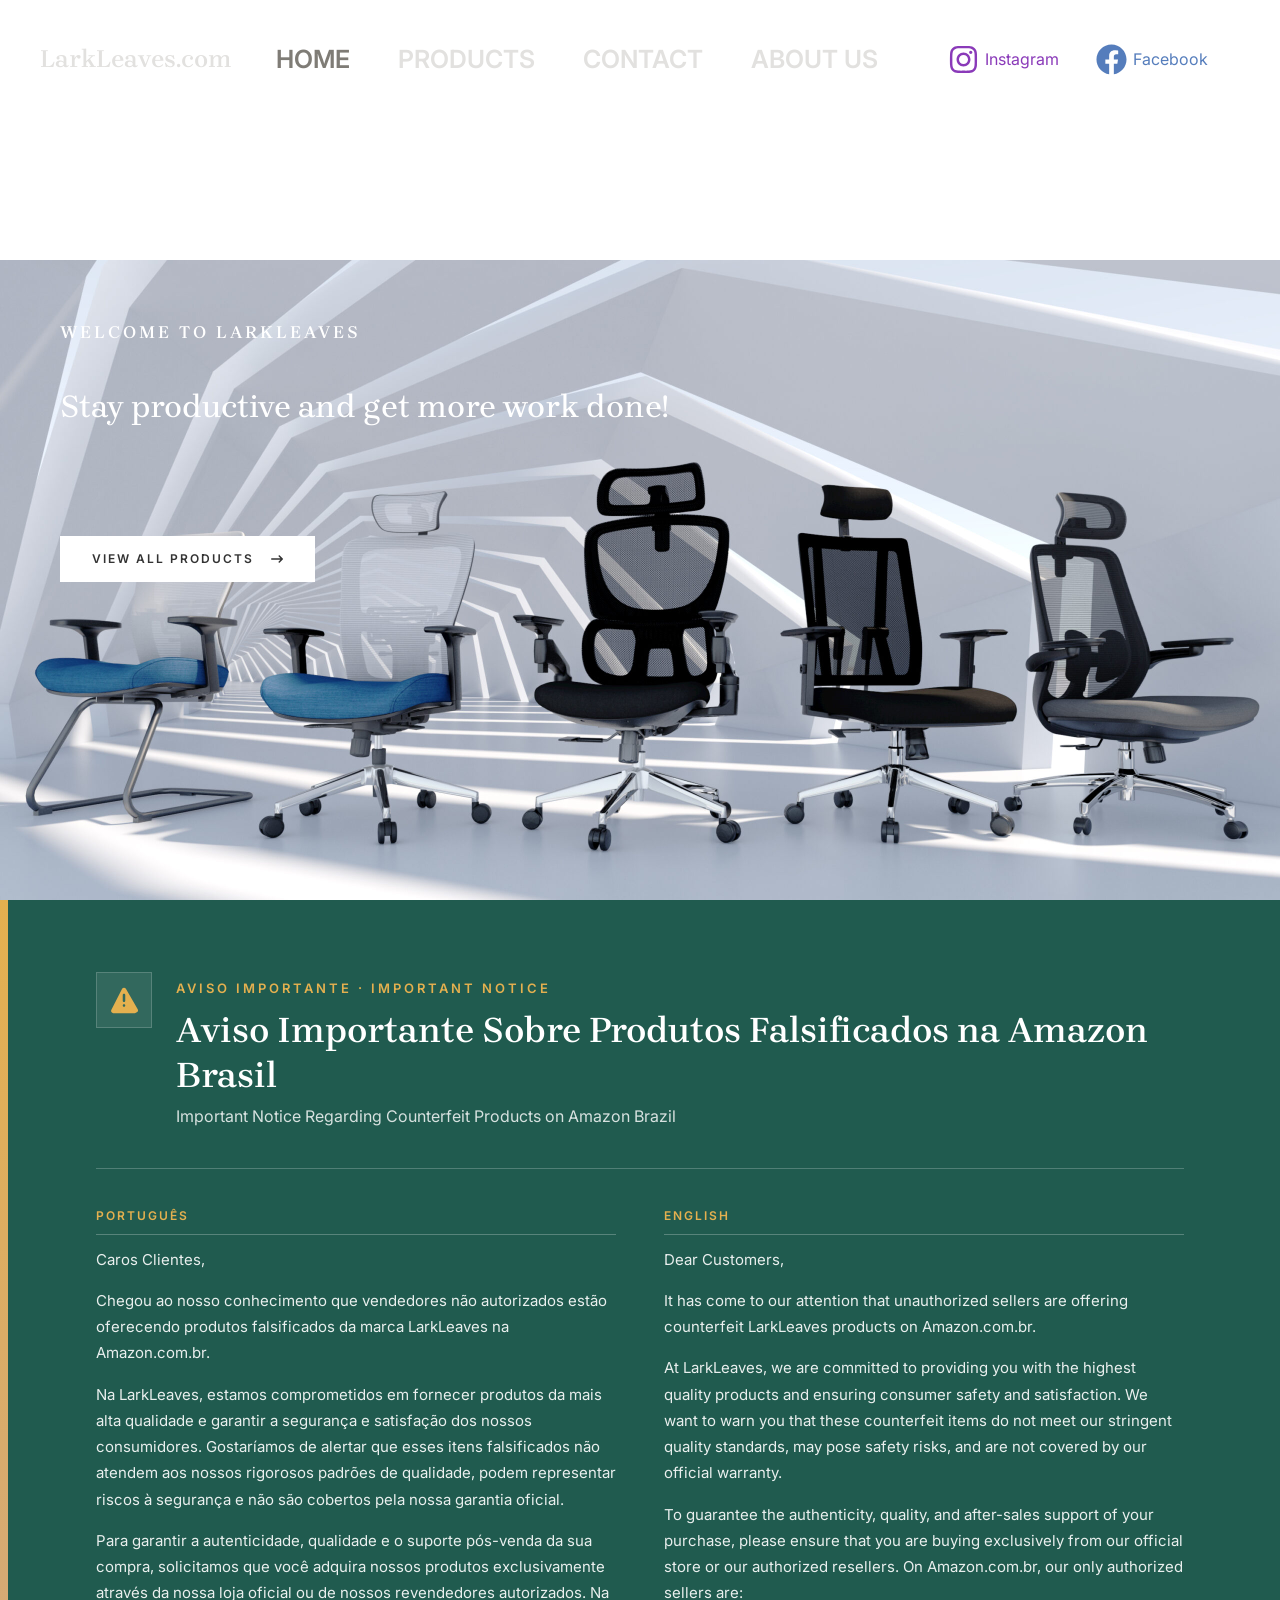
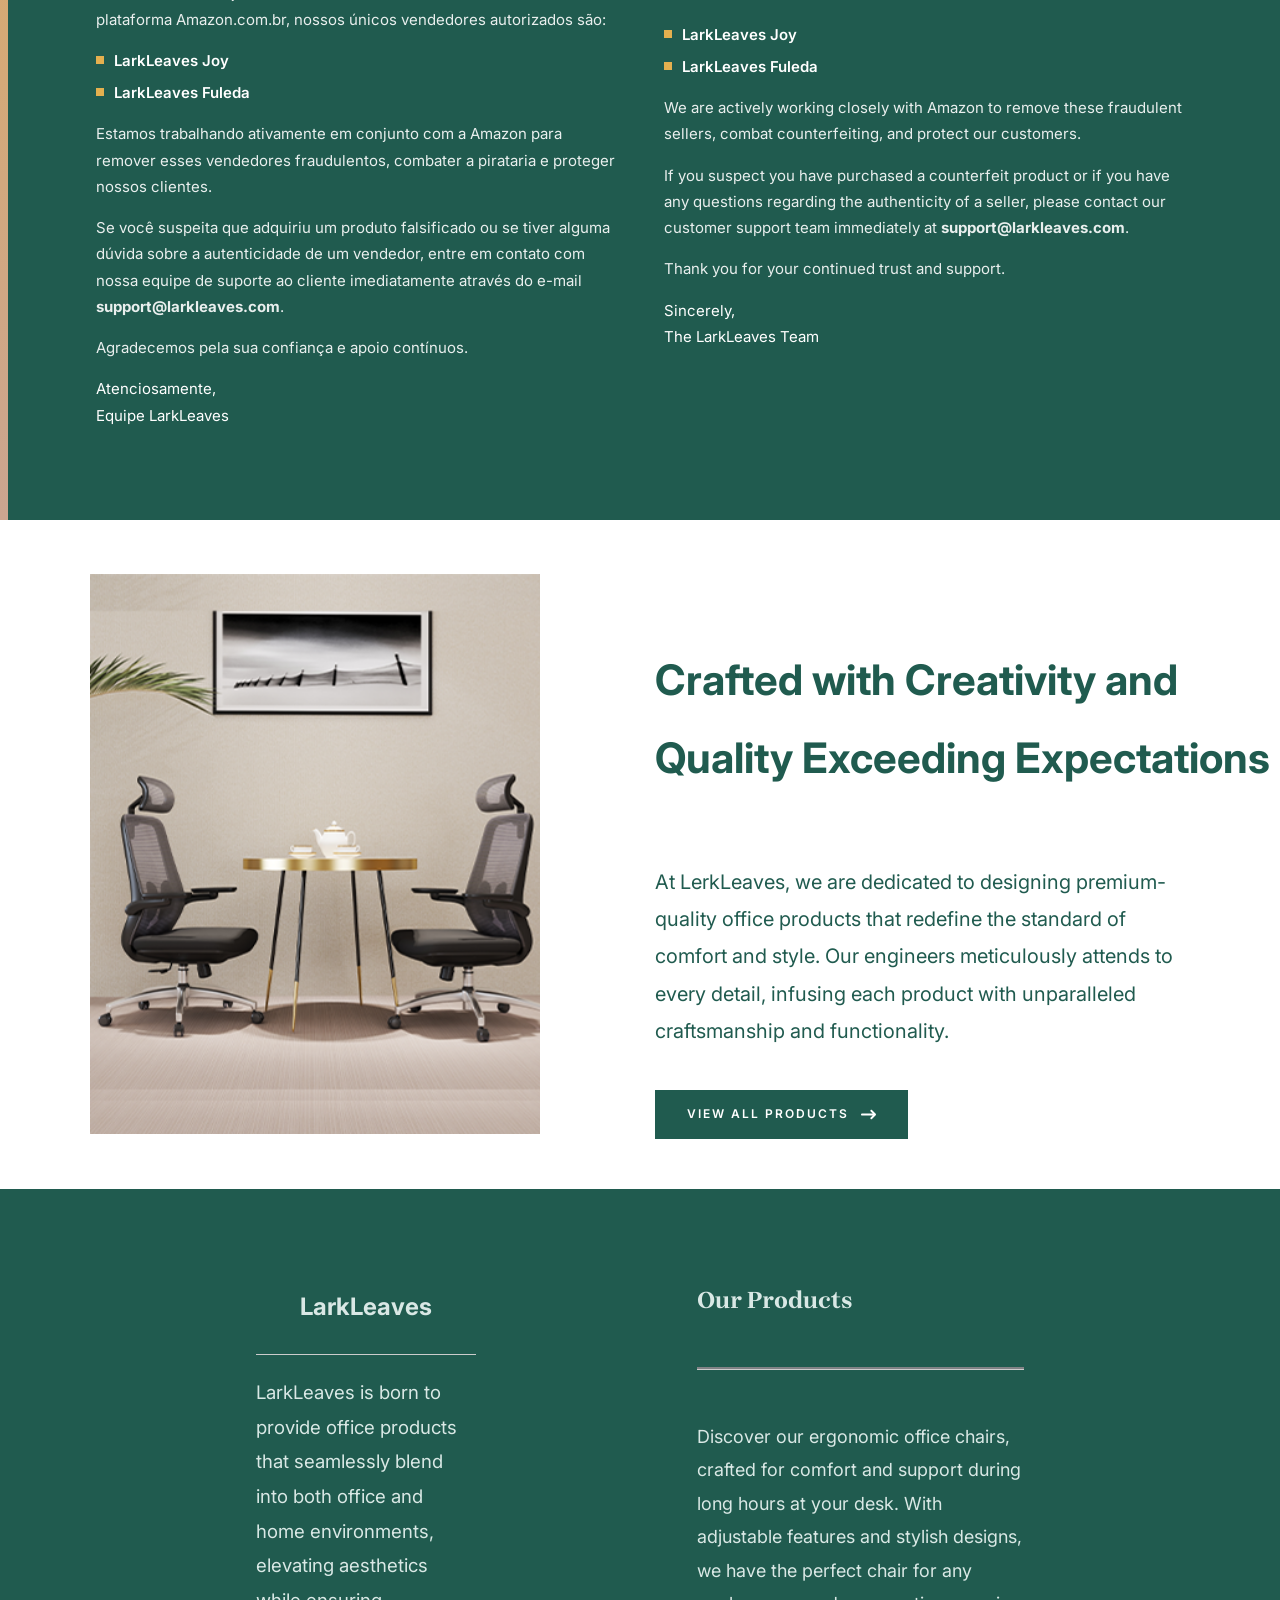
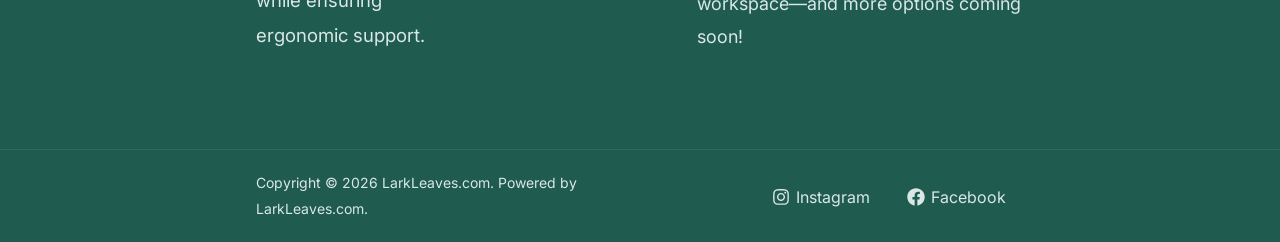
==== commit 9ff9c4ae: "Add SEO optimization: meta tags, structured data, robots/sitemap, externalized CSS, deploy docs" ====
--- a/index.html
+++ b/index.html
@@ -3,14 +3,23 @@
 <head>
 <meta charset="UTF-8">
 <meta name="viewport" content="width=device-width, initial-scale=1">
-	 <title>LarkLeaves.com - Home</title>
-
-<style>
-:root{--ast-post-nav-space:0;--ast-container-default-xlg-padding:6.67em;--ast-container-default-lg-padding:5.67em;--ast-container-default-slg-padding:4.34em;--ast-container-default-md-padding:3.34em;--ast-container-default-sm-padding:6.67em;--ast-container-default-xs-padding:2.4em;--ast-container-default-xxs-padding:1.4em;--ast-code-block-background:#EEEEEE;--ast-comment-inputs-background:#FAFAFA;--ast-normal-container-width:768px;--ast-narrow-container-width:750px;--ast-blog-title-font-weight:normal;--ast-blog-meta-weight:inherit}html{font-size:100%}a,.page-title{color:var(--ast-global-color-2)}a:hover,a:focus{color:var(--ast-global-color-1)}body,button,input,select,textarea,.ast-button,.ast-custom-button{font-family:"Inter",sans-serif;font-weight:400;font-size:16px;font-size:1rem}p,.entry-content p{margin-bottom:1em}h1,.entry-content h1,h2,.entry-content h2,h3,.entry-content h3,h4,.entry-content h4,h5,.entry-content h5,h6,.entry-content h6,.site-title,.site-title a{font-family:"Brygada 1918",serif;font-weight:600}.ast-site-identity .site-title a{color:var(--ast-global-color-8)}.site-title{font-size:25px;font-size:1.5625rem;display:block}h1,.entry-content h1{font-size:88px;font-size:5.5rem;font-weight:500;font-family:"Brygada 1918",serif;line-height:1.4em}h2,.entry-content h2{font-size:48px;font-size:3rem;font-weight:600;font-family:"Brygada 1918",serif;line-height:1.3em}h6,.entry-content h6{font-size:14px;font-size:.875rem;line-height:1.25em;font-weight:600;font-family:"Brygada 1918",serif;text-transform:uppercase;letter-spacing:3}::selection{background-color:var(--ast-global-color-0);color:#000}body,h1,.entry-title a,.entry-content h1,h2,.entry-content h2,h3,.entry-content h3,h4,.entry-content h4,h5,.entry-content h5,h6,.entry-content h6{color:var(--ast-global-color-3)}.ast-single-post .entry-content a,.ast-comment-content a:not(.ast-comment-edit-reply-wrap a){text-decoration:underline}.ast-single-post .wp-block-button .wp-block-button__link,.ast-single-post .elementor-button-wrapper .elementor-button,.ast-single-post .entry-content .uagb-tab a,.ast-single-post .entry-content .uagb-ifb-cta a,.ast-single-post .entry-content .wp-block-uagb-buttons a,.ast-single-post .entry-content .uabb-module-content a,.ast-single-post .entry-content .uagb-post-grid a,.ast-single-post .entry-content .uagb-timeline a,.ast-single-post .entry-content .uagb-toc__wrap a,.ast-single-post .entry-content .uagb-taxomony-box a,.ast-single-post .entry-content .woocommerce a,.entry-content .wp-block-latest-posts>li>a,.ast-single-post .entry-content .wp-block-file__button,li.ast-post-filter-single,.ast-single-post .wp-block-buttons .wp-block-button.is-style-outline .wp-block-button__link,.ast-single-post .ast-comment-content .comment-reply-link,.ast-single-post .ast-comment-content .comment-edit-link{text-decoration:none}.ast-search-menu-icon.slide-search a:focus-visible:focus-visible,.astra-search-icon:focus-visible,#close:focus-visible,a:focus-visible,.ast-menu-toggle:focus-visible,.site .skip-link:focus-visible,.wp-block-loginout input:focus-visible,.wp-block-search.wp-block-search__button-inside .wp-block-search__inside-wrapper,.ast-header-navigation-arrow:focus-visible,.woocommerce .wc-proceed-to-checkout>.checkout-button:focus-visible,.woocommerce .woocommerce-MyAccount-navigation ul li a:focus-visible,.ast-orders-table__row .ast-orders-table__cell:focus-visible,.woocommerce .woocommerce-order-details .order-again>.button:focus-visible,.woocommerce .woocommerce-message a.button.wc-forward:focus-visible,.woocommerce #minus_qty:focus-visible,.woocommerce #plus_qty:focus-visible,a#ast-apply-coupon:focus-visible,.woocommerce .woocommerce-info a:focus-visible,.woocommerce .astra-shop-summary-wrap a:focus-visible,.woocommerce a.wc-forward:focus-visible,#ast-apply-coupon:focus-visible,.woocommerce-js .woocommerce-mini-cart-item a.remove:focus-visible,#close:focus-visible,.button.search-submit:focus-visible,#search_submit:focus,.normal-search:focus-visible,.ast-header-account-wrap:focus-visible,.woocommerce .ast-on-card-button.ast-quick-view-trigger:focus{outline-style:dotted;outline-color:inherit;outline-width:thin}input:focus,input[type=text]:focus,input[type=email]:focus,input[type=url]:focus,input[type=password]:focus,input[type=reset]:focus,input[type=search]:focus,input[type=number]:focus,textarea:focus,.wp-block-search__input:focus,[data-section=section-header-mobile-trigger] .ast-button-wrap .ast-mobile-menu-trigger-minimal:focus,.ast-mobile-popup-drawer.active .menu-toggle-close:focus,.woocommerce-ordering select.orderby:focus,#ast-scroll-top:focus,#coupon_code:focus,.woocommerce-page #comment:focus,.woocommerce #reviews #respond input#submit:focus,.woocommerce a.add_to_cart_button:focus,.woocommerce .button.single_add_to_cart_button:focus,.woocommerce .woocommerce-cart-form button:focus,.woocommerce .woocommerce-cart-form__cart-item .quantity .qty:focus,.woocommerce .woocommerce-billing-fields .woocommerce-billing-fields__field-wrapper .woocommerce-input-wrapper>.input-text:focus,.woocommerce #order_comments:focus,.woocommerce #place_order:focus,.woocommerce .woocommerce-address-fields .woocommerce-address-fields__field-wrapper .woocommerce-input-wrapper>.input-text:focus,.woocommerce .woocommerce-MyAccount-content form button:focus,.woocommerce .woocommerce-MyAccount-content .woocommerce-EditAccountForm .woocommerce-form-row .woocommerce-Input.input-text:focus,.woocommerce .ast-woocommerce-container .woocommerce-pagination ul.page-numbers li a:focus,body #content .woocommerce form .form-row .select2-container--default .select2-selection--single:focus,#ast-coupon-code:focus,.woocommerce.woocommerce-js .quantity input[type=number]:focus,.woocommerce-js .woocommerce-mini-cart-item .quantity input[type=number]:focus,.woocommerce p#ast-coupon-trigger:focus{border-style:dotted;border-color:inherit;border-width:thin}@media (min-width:922px){.ast-desktop .ast-container--narrow{max-width:var(--ast-narrow-container-width);margin:0 auto}}.ast-page-builder-template .site-content>.ast-container{max-width:100%;padding:0}.ast-page-builder-template .site .site-content #primary{padding:0;margin:0}.ast-page-builder-template .entry-header.ast-header-without-markup{margin-top:0;margin-bottom:0}.ast-page-builder-template .entry-header{margin-top:4em;margin-left:auto;margin-right:auto;padding-left:20px;padding-right:20px}@media (max-width:921.9px){#ast-desktop-header{display:none}}@media (min-width:922px){#ast-mobile-header{display:none}}@media (max-width:921px){.ast-theme-transparent-header #primary,.ast-theme-transparent-header #secondary{padding:0}}@media (max-width:921px){.ast-plain-container.ast-no-sidebar #primary{padding:0}}@media (max-width:921px){.wp-block-buttons .wp-block-button.is-style-outline .wp-block-button__link.wp-element-button,.ast-outline-button,.wp-block-uagb-buttons-child .uagb-buttons-repeater.ast-outline-button{font-size:12px;font-size:.75rem;padding-top:14px;padding-right:29px;padding-bottom:14px;padding-left:29px;border-top-left-radius:0;border-top-right-radius:0;border-bottom-right-radius:0;border-bottom-left-radius:0}}@media (max-width:544px){.wp-block-buttons .wp-block-button.is-style-outline .wp-block-button__link.wp-element-button,.ast-outline-button,.wp-block-uagb-buttons-child .uagb-buttons-repeater.ast-outline-button{font-size:11px;font-size:.6875rem;padding-top:14px;padding-right:29px;padding-bottom:14px;padding-left:29px;border-top-left-radius:0;border-top-right-radius:0;border-bottom-right-radius:0;border-bottom-left-radius:0}}@media (max-width:921px){.ast-separate-container #primary,.ast-separate-container #secondary{padding:1.5em 0}#primary,#secondary{padding:1.5em 0;margin:0}.ast-left-sidebar #content>.ast-container{display:flex;flex-direction:column-reverse;width:100%}.ast-separate-container .ast-article-post,.ast-separate-container .ast-article-single{padding:1.5em 2.14em}.ast-author-box img.avatar{margin:20px 0 0 0}}@media (min-width:922px){.ast-separate-container.ast-right-sidebar #primary,.ast-separate-container.ast-left-sidebar #primary{border:0}.search-no-results.ast-separate-container #primary{margin-bottom:4em}}.wp-block-button .wp-block-button__link{color:var(--ast-global-color-5)}.wp-block-button .wp-block-button__link:hover,.wp-block-button .wp-block-button__link:focus{color:var(--ast-global-color-2);background-color:transparent;border-color:var(--ast-global-color-2)}.wp-block-button .wp-block-button__link,.wp-block-search .wp-block-search__button,body .wp-block-file .wp-block-file__button{border-style:solid;border-top-width:1px;border-right-width:1px;border-left-width:1px;border-bottom-width:1px;border-color:var(--ast-global-color-2);background-color:var(--ast-global-color-2);color:var(--ast-global-color-5);font-family:inherit;font-weight:600;line-height:1em;text-transform:uppercase;letter-spacing:2px;font-size:12px;font-size:.75rem;border-top-left-radius:0;border-top-right-radius:0;border-bottom-right-radius:0;border-bottom-left-radius:0;padding-top:16px;padding-right:31px;padding-bottom:16px;padding-left:31px}@media (max-width:921px){.wp-block-button .wp-block-button__link,.wp-block-search .wp-block-search__button,body .wp-block-file .wp-block-file__button{font-size:12px;font-size:.75rem;padding-top:14px;padding-right:29px;padding-bottom:14px;padding-left:29px}}@media (max-width:544px){.wp-block-button .wp-block-button__link,.wp-block-search .wp-block-search__button,body .wp-block-file .wp-block-file__button{font-size:11px;font-size:.6875rem;padding-top:12px;padding-right:25px;padding-bottom:12px;padding-left:25px}}.menu-toggle,button,.ast-button,.ast-custom-button,.button,input#submit,input[type=button],input[type=submit],input[type=reset],form[CLASS*=wp-block-search__].wp-block-search .wp-block-search__inside-wrapper .wp-block-search__button,body .wp-block-file .wp-block-file__button,.woocommerce-js a.button,.woocommerce button.button,.woocommerce .woocommerce-message a.button,.woocommerce #respond input#submit.alt,.woocommerce input.button.alt,.woocommerce input.button,.woocommerce input.button:disabled,.woocommerce input.button:disabled[disabled],.woocommerce input.button:disabled:hover,.woocommerce input.button:disabled[disabled]:hover,.woocommerce #respond input#submit,.woocommerce button.button.alt.disabled,.wc-block-grid__products .wc-block-grid__product .wp-block-button__link,.wc-block-grid__product-onsale,[CLASS*=wc-block] button,.woocommerce-js .astra-cart-drawer .astra-cart-drawer-content .woocommerce-mini-cart__buttons .button:not(.checkout):not(.ast-continue-shopping),.woocommerce-js .astra-cart-drawer .astra-cart-drawer-content .woocommerce-mini-cart__buttons a.checkout,.woocommerce button.button.alt.disabled.wc-variation-selection-needed,[CLASS*=wc-block] .wc-block-components-button{border-style:solid;border-top-width:1px;border-right-width:1px;border-left-width:1px;border-bottom-width:1px;color:var(--ast-global-color-5);border-color:var(--ast-global-color-2);background-color:var(--ast-global-color-2);padding-top:16px;padding-right:31px;padding-bottom:16px;padding-left:31px;font-family:inherit;font-weight:600;font-size:12px;font-size:.75rem;line-height:1em;text-transform:uppercase;letter-spacing:2px;border-top-left-radius:0;border-top-right-radius:0;border-bottom-right-radius:0;border-bottom-left-radius:0}button:focus,.menu-toggle:hover,button:hover,.ast-button:hover,.ast-custom-button:hover .button:hover,.ast-custom-button:hover,input[type=reset]:hover,input[type=reset]:focus,input#submit:hover,input#submit:focus,input[type=button]:hover,input[type=button]:focus,input[type=submit]:hover,input[type=submit]:focus,form[CLASS*=wp-block-search__].wp-block-search .wp-block-search__inside-wrapper .wp-block-search__button:hover,form[CLASS*=wp-block-search__].wp-block-search .wp-block-search__inside-wrapper .wp-block-search__button:focus,body .wp-block-file .wp-block-file__button:hover,body .wp-block-file .wp-block-file__button:focus,.woocommerce-js a.button:hover,.woocommerce button.button:hover,.woocommerce .woocommerce-message a.button:hover,.woocommerce #respond input#submit:hover,.woocommerce #respond input#submit.alt:hover,.woocommerce input.button.alt:hover,.woocommerce input.button:hover,.woocommerce button.button.alt.disabled:hover,.wc-block-grid__products .wc-block-grid__product .wp-block-button__link:hover,[CLASS*=wc-block] button:hover,.woocommerce-js .astra-cart-drawer .astra-cart-drawer-content .woocommerce-mini-cart__buttons .button:not(.checkout):not(.ast-continue-shopping):hover,.woocommerce-js .astra-cart-drawer .astra-cart-drawer-content .woocommerce-mini-cart__buttons a.checkout:hover,.woocommerce button.button.alt.disabled.wc-variation-selection-needed:hover,[CLASS*=wc-block] .wc-block-components-button:hover,[CLASS*=wc-block] .wc-block-components-button:focus{color:var(--ast-global-color-2);background-color:transparent;border-color:var(--ast-global-color-2)}@media (max-width:921px){.menu-toggle,button,.ast-button,.ast-custom-button,.button,input#submit,input[type=button],input[type=submit],input[type=reset],form[CLASS*=wp-block-search__].wp-block-search .wp-block-search__inside-wrapper .wp-block-search__button,body .wp-block-file .wp-block-file__button,.woocommerce-js a.button,.woocommerce button.button,.woocommerce .woocommerce-message a.button,.woocommerce #respond input#submit.alt,.woocommerce input.button.alt,.woocommerce input.button,.woocommerce input.button:disabled,.woocommerce input.button:disabled[disabled],.woocommerce input.button:disabled:hover,.woocommerce input.button:disabled[disabled]:hover,.woocommerce #respond input#submit,.woocommerce button.button.alt.disabled,.wc-block-grid__products .wc-block-grid__product .wp-block-button__link,.wc-block-grid__product-onsale,[CLASS*=wc-block] button,.woocommerce-js .astra-cart-drawer .astra-cart-drawer-content .woocommerce-mini-cart__buttons .button:not(.checkout):not(.ast-continue-shopping),.woocommerce-js .astra-cart-drawer .astra-cart-drawer-content .woocommerce-mini-cart__buttons a.checkout,.woocommerce button.button.alt.disabled.wc-variation-selection-needed,[CLASS*=wc-block] .wc-block-components-button{padding-top:14px;padding-right:29px;padding-bottom:14px;padding-left:29px;font-size:12px;font-size:.75rem}}@media (max-width:544px){.menu-toggle,button,.ast-button,.ast-custom-button,.button,input#submit,input[type=button],input[type=submit],input[type=reset],form[CLASS*=wp-block-search__].wp-block-search .wp-block-search__inside-wrapper .wp-block-search__button,body .wp-block-file .wp-block-file__button,.woocommerce-js a.button,.woocommerce button.button,.woocommerce .woocommerce-message a.button,.woocommerce #respond input#submit.alt,.woocommerce input.button.alt,.woocommerce input.button,.woocommerce input.button:disabled,.woocommerce input.button:disabled[disabled],.woocommerce input.button:disabled:hover,.woocommerce input.button:disabled[disabled]:hover,.woocommerce #respond input#submit,.woocommerce button.button.alt.disabled,.wc-block-grid__products .wc-block-grid__product .wp-block-button__link,.wc-block-grid__product-onsale,[CLASS*=wc-block] button,.woocommerce-js .astra-cart-drawer .astra-cart-drawer-content .woocommerce-mini-cart__buttons .button:not(.checkout):not(.ast-continue-shopping),.woocommerce-js .astra-cart-drawer .astra-cart-drawer-content .woocommerce-mini-cart__buttons a.checkout,.woocommerce button.button.alt.disabled.wc-variation-selection-needed,[CLASS*=wc-block] .wc-block-components-button{padding-top:12px;padding-right:25px;padding-bottom:12px;padding-left:25px;font-size:11px;font-size:.6875rem}}@media (max-width:921px){.menu-toggle,button,.ast-button,.button,input#submit,input[type=button],input[type=submit],input[type=reset]{font-size:12px;font-size:.75rem}.ast-mobile-header-stack .main-header-bar .ast-search-menu-icon{display:inline-block}.ast-header-break-point.ast-header-custom-item-outside .ast-mobile-header-stack .main-header-bar .ast-search-icon{margin:0}.ast-comment-avatar-wrap img{max-width:2.5em}.ast-comment-meta{padding:0 1.8888em 1.3333em}.ast-separate-container .ast-comment-list li.depth-1{padding:1.5em 2.14em}.ast-separate-container .comment-respond{padding:2em 2.14em}}@media (min-width:544px){.ast-container{max-width:100%}}@media (max-width:544px){.ast-separate-container .ast-article-post,.ast-separate-container .ast-article-single,.ast-separate-container .comments-title,.ast-separate-container .ast-archive-description{padding:1.5em 1em}.ast-separate-container #content .ast-container{padding-left:.54em;padding-right:.54em}.ast-separate-container .ast-comment-list .bypostauthor{padding:.5em}.ast-search-menu-icon.ast-dropdown-active .search-field{width:170px}.menu-toggle,button,.ast-button,.button,input#submit,input[type=button],input[type=submit],input[type=reset]{font-size:11px;font-size:.6875rem}}@media (min-width:545px){.ast-page-builder-template .comments-area,.single.ast-page-builder-template .entry-header,.single.ast-page-builder-template .post-navigation,.single.ast-page-builder-template .ast-single-related-posts-container{max-width:808px;margin-left:auto;margin-right:auto}}body,.ast-separate-container{background-color:transparent;background-image:none}@media (max-width:921px){.widget-title{font-size:21px;font-size:1.4rem}body,button,input,select,textarea,.ast-button,.ast-custom-button{font-size:15px;font-size:.9375rem}#secondary,#secondary button,#secondary input,#secondary select,#secondary textarea{font-size:15px;font-size:.9375rem}.site-title{display:block}.site-header .site-description{display:none}h1,.entry-content h1{font-size:56px}h2,.entry-content h2{font-size:36px}h3,.entry-content h3{font-size:28px}h4,.entry-content h4{font-size:22px;font-size:1.375rem}h5,.entry-content h5{font-size:18px;font-size:1.125rem}h6,.entry-content h6{font-size:13px;font-size:.8125rem}.astra-logo-svg{width:48px}header .custom-logo-link img,.ast-header-break-point .site-logo-img .custom-mobile-logo-link img{max-width:48px;width:48px}}@media (max-width:544px){.widget-title{font-size:20px;font-size:1.4285714285714rem}body,button,input,select,textarea,.ast-button,.ast-custom-button{font-size:14px;font-size:.875rem}#secondary,#secondary button,#secondary input,#secondary select,#secondary textarea{font-size:14px;font-size:.875rem}.site-title{display:block}.site-header .site-description{display:none}h1,.entry-content h1{font-size:40px}h2,.entry-content h2{font-size:28px}h3,.entry-content h3{font-size:24px}h4,.entry-content h4{font-size:20px;font-size:1.25rem}h5,.entry-content h5{font-size:16px;font-size:1rem}h6,.entry-content h6{font-size:12px;font-size:.75rem}header .custom-logo-link img,.ast-header-break-point .site-branding img,.ast-header-break-point .custom-logo-link img{max-width:40px;width:40px}.astra-logo-svg{width:40px}.astra-logo-svg:not(.sticky-custom-logo .astra-logo-svg,.transparent-custom-logo .astra-logo-svg,.advanced-header-logo .astra-logo-svg){height:27px}.ast-header-break-point .site-logo-img .custom-mobile-logo-link img{max-width:40px}}@media (max-width:544px){html{font-size:100%}}@media (min-width:922px){.ast-container{max-width:808px}}@media (min-width:922px){.site-content .ast-container{display:flex}}@media (max-width:921px){.site-content .ast-container{flex-direction:column}}@media (min-width:922px){.main-header-menu .sub-menu .menu-item.ast-left-align-sub-menu:hover>.sub-menu,.main-header-menu .sub-menu .menu-item.ast-left-align-sub-menu.focus>.sub-menu{margin-left:0}}.ast-theme-transparent-header .ast-header-social-wrap .ast-social-color-type-custom .ast-builder-social-element svg{fill:rgba(255,255,255,.8)}.ast-theme-transparent-header .ast-header-social-wrap .ast-social-color-type-custom .ast-builder-social-element:hover svg{fill:#fff}.ast-theme-transparent-header .ast-header-social-wrap .ast-social-color-type-custom .ast-builder-social-element .social-item-label{color:rgba(255,255,255,.8)}.ast-theme-transparent-header .ast-header-social-wrap .ast-social-color-type-custom .ast-builder-social-element:hover .social-item-label{color:#fff}.ast-theme-transparent-header [data-section=section-header-mobile-trigger] .ast-button-wrap .ast-mobile-menu-trigger-minimal{background:0 0}.footer-widget-area[data-section^=section-fb-html-] .ast-builder-html-element{text-align:center}:root{--wp--custom--ast-default-block-top-padding: ;--wp--custom--ast-default-block-right-padding: ;--wp--custom--ast-default-block-bottom-padding: ;--wp--custom--ast-default-block-left-padding: ;--wp--custom--ast-container-width:768px;--wp--custom--ast-content-width-size:768px;--wp--custom--ast-wide-width-size:calc(768px + var(--wp--custom--ast-default-block-left-padding) + var(--wp--custom--ast-default-block-right-padding))}@media (max-width:921px){:root{--wp--custom--ast-default-block-top-padding: ;--wp--custom--ast-default-block-right-padding: ;--wp--custom--ast-default-block-bottom-padding: ;--wp--custom--ast-default-block-left-padding: }}@media (max-width:544px){:root{--wp--custom--ast-default-block-top-padding: ;--wp--custom--ast-default-block-right-padding: ;--wp--custom--ast-default-block-bottom-padding: ;--wp--custom--ast-default-block-left-padding: }}.ast-plain-container.ast-no-sidebar .entry-content>.alignfull,.ast-page-builder-template .ast-no-sidebar .entry-content>.alignfull{margin-left:calc(-50vw + 50%);margin-right:calc(-50vw + 50%);max-width:100vw;width:100vw}.ast-plain-container.ast-no-sidebar .entry-content .alignfull .alignfull,.ast-page-builder-template.ast-no-sidebar .entry-content .alignfull .alignfull,.ast-plain-container.ast-no-sidebar .entry-content .alignfull .alignwide,.ast-page-builder-template.ast-no-sidebar .entry-content .alignfull .alignwide,.ast-plain-container.ast-no-sidebar .entry-content .alignwide .alignfull,.ast-page-builder-template.ast-no-sidebar .entry-content .alignwide .alignfull,.ast-plain-container.ast-no-sidebar .entry-content .alignwide .alignwide,.ast-page-builder-template.ast-no-sidebar .entry-content .alignwide .alignwide,.ast-plain-container.ast-no-sidebar .entry-content .wp-block-column .alignfull,.ast-page-builder-template.ast-no-sidebar .entry-content .wp-block-column .alignfull,.ast-plain-container.ast-no-sidebar .entry-content .wp-block-column .alignwide,.ast-page-builder-template.ast-no-sidebar .entry-content .wp-block-column .alignwide{margin-left:auto;margin-right:auto;width:100%}@media (max-width:1200px){.ast-separate-container .entry-content>.alignfull,.ast-separate-container .entry-content[data-ast-blocks-layout]>.alignwide,.ast-plain-container .entry-content[data-ast-blocks-layout]>.alignwide,.ast-plain-container .entry-content .alignfull{margin-left:calc(-1*min(var(--ast-container-default-xlg-padding),20px));margin-right:calc(-1*min(var(--ast-container-default-xlg-padding),20px))}}@media (min-width:1201px){.ast-separate-container .entry-content>.alignfull{margin-left:calc(-1*var(--ast-container-default-xlg-padding));margin-right:calc(-1*var(--ast-container-default-xlg-padding))}.ast-separate-container .entry-content[data-ast-blocks-layout]>.alignwide,.ast-plain-container .entry-content[data-ast-blocks-layout]>.alignwide{margin-left:calc(-1*var(--wp--custom--ast-default-block-left-padding));margin-right:calc(-1*var(--wp--custom--ast-default-block-right-padding))}}@media (min-width:921px){.ast-separate-container .entry-content .wp-block-group.alignwide:not(.inherit-container-width)>:where(:not(.alignleft):not(.alignright)),.ast-plain-container .entry-content .wp-block-group.alignwide:not(.inherit-container-width)>:where(:not(.alignleft):not(.alignright)){max-width:calc(var(--wp--custom--ast-content-width-size) + 80px)}.ast-plain-container.ast-right-sidebar .entry-content[data-ast-blocks-layout] .alignfull,.ast-plain-container.ast-left-sidebar .entry-content[data-ast-blocks-layout] .alignfull{margin-left:-60px;margin-right:-60px}}@media (min-width:544px){.entry-content>.alignleft{margin-right:20px}.entry-content>.alignright{margin-left:20px}}@media (max-width:544px){.wp-block-columns .wp-block-column:not(:last-child){margin-bottom:20px}.wp-block-latest-posts{margin:0}}@media (max-width:600px){.entry-content .wp-block-media-text .wp-block-media-text__content,.entry-content .wp-block-media-text.has-media-on-the-right .wp-block-media-text__content{padding:8%0 0}.entry-content .wp-block-media-text.has-background .wp-block-media-text__content{padding:8%}}.ast-page-builder-template .entry-header{padding-left:0}:root .has-ast-global-color-2-color{color:var(--ast-global-color-2)}:root .wp-block-button .has-ast-global-color-2-color{color:var(--ast-global-color-2)}:root .has-ast-global-color-7-color{color:var(--ast-global-color-7)}:root .wp-block-button .has-ast-global-color-7-color{color:var(--ast-global-color-7)}:root{--ast-global-color-0:#cba590;--ast-global-color-1:#53a292;--ast-global-color-2:#205b4f;--ast-global-color-3:#7f7c76;--ast-global-color-4:#d9e8e5;--ast-global-color-5:#ffffff;--ast-global-color-6:#205b4f;--ast-global-color-7:#d9e8e5;--ast-global-color-8:#e2e1df}:root{--ast-border-color:#dddddd}header.entry-header>:not(:last-child){margin-bottom:10px}@media (max-width:921px){body.archive .ast-archive-description{text-align:left}}@media (max-width:544px){body.archive .ast-archive-description{text-align:left}}@media (max-width:921px){.ast-theme-transparent-header #masthead .site-logo-img .transparent-custom-logo .astra-logo-svg{width:48px}.ast-theme-transparent-header #masthead .site-logo-img .transparent-custom-logo img{max-width:48px;width:48px}}@media (max-width:543px){.ast-theme-transparent-header #masthead .site-logo-img .transparent-custom-logo .astra-logo-svg{width:40px}.ast-theme-transparent-header #masthead .site-logo-img .transparent-custom-logo img{max-width:40px;width:40px}}@media (min-width:921px){.ast-theme-transparent-header #masthead{position:absolute;left:0;right:0}.ast-theme-transparent-header .main-header-bar,.ast-theme-transparent-header.ast-header-break-point .main-header-bar{background:0 0}body.elementor-editor-active.ast-theme-transparent-header #masthead,.fl-builder-edit .ast-theme-transparent-header #masthead,body.vc_editor.ast-theme-transparent-header #masthead,body.brz-ed.ast-theme-transparent-header #masthead{z-index:0}.ast-header-break-point.ast-replace-site-logo-transparent.ast-theme-transparent-header .custom-mobile-logo-link{display:none}.ast-header-break-point.ast-replace-site-logo-transparent.ast-theme-transparent-header .transparent-custom-logo{display:inline-block}.ast-theme-transparent-header .ast-above-header,.ast-theme-transparent-header .ast-above-header.ast-above-header-bar{background-image:none;background-color:transparent}.ast-theme-transparent-header .ast-below-header,.ast-theme-transparent-header .ast-below-header.ast-below-header-bar{background-image:none;background-color:transparent}}.ast-theme-transparent-header .ast-builder-menu .main-header-menu,.ast-theme-transparent-header .ast-builder-menu .main-header-menu .menu-link,.ast-theme-transparent-header [CLASS*=ast-builder-menu-] .main-header-menu .menu-item>.menu-link,.ast-theme-transparent-header .ast-masthead-custom-menu-items,.ast-theme-transparent-header .ast-masthead-custom-menu-items a,.ast-theme-transparent-header .ast-builder-menu .main-header-menu .menu-item>.ast-menu-toggle,.ast-theme-transparent-header .ast-builder-menu .main-header-menu .menu-item>.ast-menu-toggle,.ast-theme-transparent-header .ast-above-header-navigation a,.ast-header-break-point.ast-theme-transparent-header .ast-above-header-navigation a,.ast-header-break-point.ast-theme-transparent-header .ast-above-header-navigation>ul.ast-above-header-menu>.menu-item-has-children:not(.current-menu-item)>.ast-menu-toggle,.ast-theme-transparent-header .ast-below-header-menu,.ast-theme-transparent-header .ast-below-header-menu a,.ast-header-break-point.ast-theme-transparent-header .ast-below-header-menu a,.ast-header-break-point.ast-theme-transparent-header .ast-below-header-menu,.ast-theme-transparent-header .main-header-menu .menu-link{color:var(--ast-global-color-8)}.ast-theme-transparent-header .ast-builder-menu .main-header-menu .menu-item:hover>.menu-link,.ast-theme-transparent-header .ast-builder-menu .main-header-menu .menu-item:hover>.ast-menu-toggle,.ast-theme-transparent-header .ast-builder-menu .main-header-menu .ast-masthead-custom-menu-items a:hover,.ast-theme-transparent-header .ast-builder-menu .main-header-menu .focus>.menu-link,.ast-theme-transparent-header .ast-builder-menu .main-header-menu .focus>.ast-menu-toggle,.ast-theme-transparent-header .ast-builder-menu .main-header-menu .current-menu-item>.menu-link,.ast-theme-transparent-header .ast-builder-menu .main-header-menu .current-menu-ancestor>.menu-link,.ast-theme-transparent-header .ast-builder-menu .main-header-menu .current-menu-item>.ast-menu-toggle,.ast-theme-transparent-header .ast-builder-menu .main-header-menu .current-menu-ancestor>.ast-menu-toggle,.ast-theme-transparent-header [CLASS*=ast-builder-menu-] .main-header-menu .current-menu-item>.menu-link,.ast-theme-transparent-header [CLASS*=ast-builder-menu-] .main-header-menu .current-menu-ancestor>.menu-link,.ast-theme-transparent-header [CLASS*=ast-builder-menu-] .main-header-menu .current-menu-item>.ast-menu-toggle,.ast-theme-transparent-header [CLASS*=ast-builder-menu-] .main-header-menu .current-menu-ancestor>.ast-menu-toggle,.ast-theme-transparent-header .main-header-menu .menu-item:hover>.menu-link,.ast-theme-transparent-header .main-header-menu .current-menu-item>.menu-link,.ast-theme-transparent-header .main-header-menu .current-menu-ancestor>.menu-link{color:var(--ast-global-color-3)}@media (max-width:921px){.ast-theme-transparent-header #masthead{position:absolute;left:0;right:0}.ast-theme-transparent-header .main-header-bar,.ast-theme-transparent-header.ast-header-break-point .main-header-bar{background:0 0}body.elementor-editor-active.ast-theme-transparent-header #masthead,.fl-builder-edit .ast-theme-transparent-header #masthead,body.vc_editor.ast-theme-transparent-header #masthead,body.brz-ed.ast-theme-transparent-header #masthead{z-index:0}.ast-header-break-point.ast-replace-site-logo-transparent.ast-theme-transparent-header .custom-mobile-logo-link{display:none}.ast-header-break-point.ast-replace-site-logo-transparent.ast-theme-transparent-header .transparent-custom-logo{display:inline-block}.ast-theme-transparent-header .ast-above-header,.ast-theme-transparent-header .ast-above-header.ast-above-header-bar{background-image:none;background-color:transparent}.ast-theme-transparent-header .ast-below-header,.ast-theme-transparent-header .ast-below-header.ast-below-header-bar{background-image:none;background-color:transparent}}@media (max-width:921px){.ast-theme-transparent-header.ast-header-break-point .ast-builder-menu .main-header-menu,.ast-theme-transparent-header.ast-header-break-point .ast-builder-menu.main-header-menu .sub-menu,.ast-theme-transparent-header.ast-header-break-point .ast-builder-menu.main-header-menu,.ast-theme-transparent-header.ast-header-break-point .ast-builder-menu .main-header-bar-wrap .main-header-menu,.ast-flyout-menu-enable.ast-header-break-point.ast-theme-transparent-header .main-header-bar-navigation .site-navigation,.ast-fullscreen-menu-enable.ast-header-break-point.ast-theme-transparent-header .main-header-bar-navigation .site-navigation,.ast-flyout-above-menu-enable.ast-header-break-point.ast-theme-transparent-header .ast-above-header-navigation-wrap .ast-above-header-navigation,.ast-flyout-below-menu-enable.ast-header-break-point.ast-theme-transparent-header .ast-below-header-navigation-wrap .ast-below-header-actual-nav,.ast-fullscreen-above-menu-enable.ast-header-break-point.ast-theme-transparent-header .ast-above-header-navigation-wrap,.ast-fullscreen-below-menu-enable.ast-header-break-point.ast-theme-transparent-header .ast-below-header-navigation-wrap,.ast-theme-transparent-header .main-header-menu .menu-link{background-color:var(--ast-global-color-5)}.ast-theme-transparent-header .ast-builder-menu .main-header-menu,.ast-theme-transparent-header .ast-builder-menu .main-header-menu .menu-link,.ast-theme-transparent-header [CLASS*=ast-builder-menu-] .main-header-menu .menu-item>.menu-link,.ast-theme-transparent-header .ast-masthead-custom-menu-items,.ast-theme-transparent-header .ast-masthead-custom-menu-items a,.ast-theme-transparent-header .ast-builder-menu .main-header-menu .menu-item>.ast-menu-toggle,.ast-theme-transparent-header .ast-builder-menu .main-header-menu .menu-item>.ast-menu-toggle,.ast-theme-transparent-header .main-header-menu .menu-link{color:var(--ast-global-color-2)}.ast-theme-transparent-header .ast-builder-menu .main-header-menu .menu-item:hover>.menu-link,.ast-theme-transparent-header .ast-builder-menu .main-header-menu .menu-item:hover>.ast-menu-toggle,.ast-theme-transparent-header .ast-builder-menu .main-header-menu .ast-masthead-custom-menu-items a:hover,.ast-theme-transparent-header .ast-builder-menu .main-header-menu .focus>.menu-link,.ast-theme-transparent-header .ast-builder-menu .main-header-menu .focus>.ast-menu-toggle,.ast-theme-transparent-header .ast-builder-menu .main-header-menu .current-menu-item>.menu-link,.ast-theme-transparent-header .ast-builder-menu .main-header-menu .current-menu-ancestor>.menu-link,.ast-theme-transparent-header .ast-builder-menu .main-header-menu .current-menu-item>.ast-menu-toggle,.ast-theme-transparent-header .ast-builder-menu .main-header-menu .current-menu-ancestor>.ast-menu-toggle,.ast-theme-transparent-header [CLASS*=ast-builder-menu-] .main-header-menu .current-menu-item>.menu-link,.ast-theme-transparent-header [CLASS*=ast-builder-menu-] .main-header-menu .current-menu-ancestor>.menu-link,.ast-theme-transparent-header [CLASS*=ast-builder-menu-] .main-header-menu .current-menu-item>.ast-menu-toggle,.ast-theme-transparent-header [CLASS*=ast-builder-menu-] .main-header-menu .current-menu-ancestor>.ast-menu-toggle,.ast-theme-transparent-header .main-header-menu .menu-item:hover>.menu-link,.ast-theme-transparent-header .main-header-menu .current-menu-item>.menu-link,.ast-theme-transparent-header .main-header-menu .current-menu-ancestor>.menu-link{color:var(--ast-global-color-1)}}.ast-theme-transparent-header #ast-desktop-header>.ast-main-header-wrap>.main-header-bar,.ast-theme-transparent-header.ast-header-break-point #ast-mobile-header>.ast-main-header-wrap>.main-header-bar{border-bottom-width:0;border-bottom-style:solid}h1,.entry-content h1,h2,.entry-content h2,h3,.entry-content h3,h4,.entry-content h4,h5,.entry-content h5,h6,.entry-content h6{color:var(--ast-global-color-2)}@media (max-width:921px){.ast-builder-grid-row-container.ast-builder-grid-row-tablet-3-firstrow .ast-builder-grid-row>:first-child,.ast-builder-grid-row-container.ast-builder-grid-row-tablet-3-lastrow .ast-builder-grid-row>:last-child{grid-column:1/-1}}@media (max-width:544px){.ast-builder-grid-row-container.ast-builder-grid-row-mobile-3-firstrow .ast-builder-grid-row>:first-child,.ast-builder-grid-row-container.ast-builder-grid-row-mobile-3-lastrow .ast-builder-grid-row>:last-child{grid-column:1/-1}}.ast-builder-layout-element[data-section=title_tagline]{display:flex}@media (max-width:921px){.ast-header-break-point .ast-builder-layout-element[data-section=title_tagline]{display:flex}}@media (max-width:544px){.ast-header-break-point .ast-builder-layout-element[data-section=title_tagline]{display:flex}}[data-section*=section-hb-button-] .menu-link{display:none}.ast-header-button-1[data-section=section-hb-button-1]{display:none}@media (max-width:921px){.ast-header-break-point .ast-header-button-1[data-section=section-hb-button-1]{display:none}}@media (max-width:544px){.ast-header-break-point .ast-header-button-1[data-section=section-hb-button-1]{display:none}}.ast-builder-menu-1{font-family:inherit;font-weight:600;text-transform:uppercase}.ast-builder-menu-1 .menu-item>.menu-link{font-size:25px;font-size:1.5625rem;padding-left:24px;padding-right:24px}@media (max-width:921px){.ast-header-break-point .ast-builder-menu-1 .menu-item.menu-item-has-children>.ast-menu-toggle{top:0}.ast-builder-menu-1 .inline-on-mobile .menu-item.menu-item-has-children>.ast-menu-toggle{right:-15px}.ast-builder-menu-1 .menu-item-has-children>.menu-link:after{content:unset}.ast-builder-menu-1 .main-header-menu>.menu-item>.sub-menu,.ast-builder-menu-1 .main-header-menu>.menu-item>.astra-full-megamenu-wrapper{margin-top:0}}@media (max-width:544px){.ast-header-break-point .ast-builder-menu-1 .menu-item.menu-item-has-children>.ast-menu-toggle{top:0}.ast-builder-menu-1 .main-header-menu>.menu-item>.sub-menu,.ast-builder-menu-1 .main-header-menu>.menu-item>.astra-full-megamenu-wrapper{margin-top:0}}.ast-builder-menu-1{display:flex}@media (max-width:921px){.ast-header-break-point .ast-builder-menu-1{display:flex}}@media (max-width:544px){.ast-header-break-point .ast-builder-menu-1{display:flex}}.social-show-label-true .ast-builder-social-element{width:auto;padding:0 .4em}[data-section^=section-fb-social-icons-] .footer-social-inner-wrap{text-align:center}.ast-footer-social-wrap{width:100%}.ast-footer-social-wrap .ast-builder-social-element:first-child{margin-left:0}.ast-footer-social-wrap .ast-builder-social-element:last-child{margin-right:0}.ast-header-social-wrap .ast-builder-social-element:first-child{margin-left:0}.ast-header-social-wrap .ast-builder-social-element:last-child{margin-right:0}.ast-builder-social-element{line-height:1;color:#3a3a3a;background:0 0;vertical-align:middle;transition:all .01s;margin-left:6px;margin-right:6px;justify-content:center;align-items:center}.ast-builder-social-element{line-height:1;color:#3a3a3a;background:0 0;vertical-align:middle;transition:all .01s;margin-left:6px;margin-right:6px;justify-content:center;align-items:center}.ast-builder-social-element .social-item-label{padding-left:6px}.ast-header-social-1-wrap .ast-builder-social-element,.ast-header-social-1-wrap .social-show-label-true .ast-builder-social-element{margin-left:12px;margin-right:12px}.ast-header-social-1-wrap .ast-builder-social-element svg{width:31px;height:31px}.ast-header-social-1-wrap{margin-right:16px}.ast-social-color-type-official .ast-builder-social-element,.ast-social-color-type-official .social-item-label{color:var(--color);background-color:var(--background-color)}.header-social-inner-wrap.ast-social-color-type-official .ast-builder-social-element svg,.footer-social-inner-wrap.ast-social-color-type-official .ast-builder-social-element svg{fill:currentColor}.ast-builder-layout-element[data-section=section-hb-social-icons-1]{display:flex}@media (max-width:921px){.ast-header-break-point .ast-builder-layout-element[data-section=section-hb-social-icons-1]{display:flex}}@media (max-width:544px){.ast-header-break-point .ast-builder-layout-element[data-section=section-hb-social-icons-1]{display:flex}}.site-below-footer-wrap{padding-top:20px;padding-bottom:20px}.site-below-footer-wrap[data-section=section-below-footer-builder]{background-image:none;min-height:40px;border-style:solid;border-width:0;border-top-width:1px;border-top-color:rgba(255,255,255,.08)}.site-below-footer-wrap[data-section=section-below-footer-builder] .ast-builder-grid-row{max-width:768px;min-height:40px;margin-left:auto;margin-right:auto}.site-below-footer-wrap[data-section=section-below-footer-builder] .ast-builder-grid-row,.site-below-footer-wrap[data-section=section-below-footer-builder] .site-footer-section{align-items:center}.ast-builder-grid-row-2-equal .ast-builder-grid-row{grid-template-columns:repeat(2,1fr)}@media (max-width:921px){.site-below-footer-wrap[data-section=section-below-footer-builder] .ast-builder-grid-row{grid-column-gap:0;grid-row-gap:0}.site-below-footer-wrap[data-section=section-below-footer-builder].ast-footer-row-tablet-inline .site-footer-section{display:flex;margin-bottom:0}.site-below-footer-wrap[data-section=section-below-footer-builder].ast-footer-row-tablet-stack .site-footer-section{display:block;margin-bottom:10px}.ast-builder-grid-row-container.ast-builder-grid-row-tablet-full .ast-builder-grid-row{grid-template-columns:1fr}}@media (max-width:544px){.site-below-footer-wrap[data-section=section-below-footer-builder].ast-footer-row-mobile-inline .site-footer-section{display:flex;margin-bottom:0}.site-below-footer-wrap[data-section=section-below-footer-builder].ast-footer-row-mobile-stack .site-footer-section{display:block;margin-bottom:10px}.ast-builder-grid-row-container.ast-builder-grid-row-mobile-full .ast-builder-grid-row{grid-template-columns:1fr}}.site-below-footer-wrap[data-section=section-below-footer-builder]{padding-top:20px;padding-bottom:20px;padding-left:40px;padding-right:40px}@media (max-width:921px){.site-below-footer-wrap[data-section=section-below-footer-builder]{padding-top:20px;padding-bottom:20px;padding-left:32px;padding-right:32px}}@media (max-width:544px){.site-below-footer-wrap[data-section=section-below-footer-builder]{padding-top:20px;padding-bottom:20px;padding-left:24px;padding-right:24px;margin-top:0;margin-bottom:0;margin-left:0;margin-right:0}}.site-below-footer-wrap[data-section=section-below-footer-builder]{display:grid}@media (max-width:921px){.ast-header-break-point .site-below-footer-wrap[data-section=section-below-footer-builder]{display:grid}}@media (max-width:544px){.ast-header-break-point .site-below-footer-wrap[data-section=section-below-footer-builder]{display:grid}}.ast-builder-html-element p:first-child{margin-top:0}.ast-builder-html-element p:last-child{margin-bottom:0}.footer-widget-area[data-section=section-fb-html-1] .ast-builder-html-element{color:var(--ast-global-color-4);font-size:14px;font-size:.875rem}.footer-widget-area[data-section=section-fb-html-1]{font-size:14px;font-size:.875rem}.footer-widget-area[data-section=section-fb-html-1]{display:block}@media (max-width:921px){.ast-header-break-point .footer-widget-area[data-section=section-fb-html-1]{display:block}}@media (max-width:544px){.ast-header-break-point .footer-widget-area[data-section=section-fb-html-1]{display:block}}.footer-widget-area[data-section=section-fb-html-1] .ast-builder-html-element{text-align:center}@media (max-width:921px){.footer-widget-area[data-section=section-fb-html-1] .ast-builder-html-element{text-align:left}}@media (max-width:544px){.footer-widget-area[data-section=section-fb-html-1] .ast-builder-html-element{text-align:center}}.ast-footer-copyright{text-align:left}.ast-footer-copyright{color:var(--ast-global-color-4)}@media (max-width:921px){.ast-footer-copyright{text-align:center}}@media (max-width:544px){.ast-footer-copyright{text-align:center}}.ast-footer-copyright{font-size:14px;font-size:.875rem}.ast-footer-copyright.ast-builder-layout-element{display:flex}@media (max-width:921px){.ast-header-break-point .ast-footer-copyright.ast-builder-layout-element{display:flex}}@media (max-width:544px){.ast-header-break-point .ast-footer-copyright.ast-builder-layout-element{display:flex}}.social-show-label-true .ast-builder-social-element{width:auto;padding:0 .4em}[data-section^=section-fb-social-icons-] .footer-social-inner-wrap{text-align:center}.ast-footer-social-wrap{width:100%}.ast-footer-social-wrap .ast-builder-social-element:first-child{margin-left:0}.ast-footer-social-wrap .ast-builder-social-element:last-child{margin-right:0}.ast-header-social-wrap .ast-builder-social-element:first-child{margin-left:0}.ast-header-social-wrap .ast-builder-social-element:last-child{margin-right:0}.ast-builder-social-element{line-height:1;color:#3a3a3a;background:0 0;vertical-align:middle;transition:all .01s;margin-left:6px;margin-right:6px;justify-content:center;align-items:center}.ast-builder-social-element{line-height:1;color:#3a3a3a;background:0 0;vertical-align:middle;transition:all .01s;margin-left:6px;margin-right:6px;justify-content:center;align-items:center}.ast-builder-social-element .social-item-label{padding-left:6px}.ast-footer-social-1-wrap .ast-builder-social-element,.ast-footer-social-1-wrap .social-show-label-true .ast-builder-social-element{margin-left:12px;margin-right:12px}.ast-footer-social-1-wrap .ast-builder-social-element svg{width:18px;height:18px}.ast-footer-social-1-wrap{margin-top:0;margin-bottom:0;margin-left:0;margin-right:0}.ast-footer-social-1-wrap .ast-social-color-type-custom svg{fill:var(--ast-global-color-4)}.ast-footer-social-1-wrap .ast-social-color-type-custom .ast-builder-social-element:hover{color:var(--ast-global-color-5)}.ast-footer-social-1-wrap .ast-social-color-type-custom .ast-builder-social-element:hover svg{fill:var(--ast-global-color-5)}.ast-footer-social-1-wrap .ast-social-color-type-custom .social-item-label{color:var(--ast-global-color-4)}.ast-footer-social-1-wrap .ast-builder-social-element:hover .social-item-label{color:var(--ast-global-color-5)}[data-section=section-fb-social-icons-1] .footer-social-inner-wrap{text-align:right}@media (max-width:921px){.ast-footer-social-1-wrap{margin-top:0;margin-bottom:0;margin-left:0;margin-right:0}[data-section=section-fb-social-icons-1] .footer-social-inner-wrap{text-align:center}}@media (max-width:544px){[data-section=section-fb-social-icons-1] .footer-social-inner-wrap{text-align:center}}.ast-builder-layout-element[data-section=section-fb-social-icons-1]{display:flex}@media (max-width:921px){.ast-header-break-point .ast-builder-layout-element[data-section=section-fb-social-icons-1]{display:flex}}@media (max-width:544px){.ast-header-break-point .ast-builder-layout-element[data-section=section-fb-social-icons-1]{display:flex}}.site-footer{background-color:var(--ast-global-color-2);background-image:none}.site-primary-footer-wrap{padding-top:45px;padding-bottom:45px}.site-primary-footer-wrap[data-section=section-primary-footer-builder]{background-image:none;min-height:351px}.site-primary-footer-wrap[data-section=section-primary-footer-builder] .ast-builder-grid-row{grid-column-gap:109px;max-width:768px;min-height:351px;margin-left:auto;margin-right:auto}.site-primary-footer-wrap[data-section=section-primary-footer-builder] .ast-builder-grid-row,.site-primary-footer-wrap[data-section=section-primary-footer-builder] .site-footer-section{align-items:flex-start}.ast-builder-grid-row-2-rheavy .ast-builder-grid-row{grid-template-columns:1fr 2fr}@media (max-width:921px){.site-primary-footer-wrap[data-section=section-primary-footer-builder].ast-footer-row-tablet-inline .site-footer-section{display:flex;margin-bottom:0}.site-primary-footer-wrap[data-section=section-primary-footer-builder].ast-footer-row-tablet-stack .site-footer-section{display:block;margin-bottom:10px}.ast-builder-grid-row-container.ast-builder-grid-row-tablet-2-equal .ast-builder-grid-row{grid-template-columns:repeat(2,1fr)}}@media (max-width:544px){.site-primary-footer-wrap[data-section=section-primary-footer-builder].ast-footer-row-mobile-inline .site-footer-section{display:flex;margin-bottom:0}.site-primary-footer-wrap[data-section=section-primary-footer-builder].ast-footer-row-mobile-stack .site-footer-section{display:block;margin-bottom:10px}.ast-builder-grid-row-container.ast-builder-grid-row-mobile-full .ast-builder-grid-row{grid-template-columns:1fr}}.site-primary-footer-wrap[data-section=section-primary-footer-builder]{padding-top:96px;padding-bottom:64px;padding-left:40px;padding-right:40px}@media (max-width:921px){.site-primary-footer-wrap[data-section=section-primary-footer-builder]{padding-top:80px;padding-bottom:48px;padding-left:32px;padding-right:32px}}.site-primary-footer-wrap[data-section=section-primary-footer-builder]{display:grid}@media (max-width:921px){.ast-header-break-point .site-primary-footer-wrap[data-section=section-primary-footer-builder]{display:grid}}@media (max-width:544px){.ast-header-break-point .site-primary-footer-wrap[data-section=section-primary-footer-builder]{display:grid}}.footer-widget-area[data-section=sidebar-widgets-footer-widget-1].footer-widget-area-inner{text-align:left}@media (max-width:921px){.footer-widget-area[data-section=sidebar-widgets-footer-widget-1].footer-widget-area-inner{text-align:left}}@media (max-width:544px){.footer-widget-area[data-section=sidebar-widgets-footer-widget-1].footer-widget-area-inner{text-align:center}}.footer-widget-area.widget-area.site-footer-focus-item{width:auto}.footer-widget-area[data-section=sidebar-widgets-footer-widget-1].footer-widget-area-inner{font-size:18px;font-size:1.125rem}.footer-widget-area[data-section=sidebar-widgets-footer-widget-1].footer-widget-area-inner a{color:var(--ast-global-color-4)}.footer-widget-area[data-section=sidebar-widgets-footer-widget-1].footer-widget-area-inner a:hover{color:var(--ast-global-color-5)}.footer-widget-area[data-section=sidebar-widgets-footer-widget-1] .widget-title,.footer-widget-area[data-section=sidebar-widgets-footer-widget-1] h1,.footer-widget-area[data-section=sidebar-widgets-footer-widget-1] .widget-area h1,.footer-widget-area[data-section=sidebar-widgets-footer-widget-1] h2,.footer-widget-area[data-section=sidebar-widgets-footer-widget-1] .widget-area h2,.footer-widget-area[data-section=sidebar-widgets-footer-widget-1] h3,.footer-widget-area[data-section=sidebar-widgets-footer-widget-1] .widget-area h3,.footer-widget-area[data-section=sidebar-widgets-footer-widget-1] h4,.footer-widget-area[data-section=sidebar-widgets-footer-widget-1] .widget-area h4,.footer-widget-area[data-section=sidebar-widgets-footer-widget-1] h5,.footer-widget-area[data-section=sidebar-widgets-footer-widget-1] .widget-area h5,.footer-widget-area[data-section=sidebar-widgets-footer-widget-1] h6,.footer-widget-area[data-section=sidebar-widgets-footer-widget-1] .widget-area h6{color:var(--ast-global-color-5);font-size:24px;font-size:1.5rem}.footer-widget-area[data-section=sidebar-widgets-footer-widget-1]{margin-bottom:0;margin-left:112px}@media (max-width:921px){.footer-widget-area[data-section=sidebar-widgets-footer-widget-1]{margin-top:0;margin-bottom:0;margin-left:0;margin-right:0}}@media (max-width:544px){.footer-widget-area[data-section=sidebar-widgets-footer-widget-1]{margin-top:48px;margin-left:0}}.footer-widget-area[data-section=sidebar-widgets-footer-widget-1]{display:block}@media (max-width:921px){.ast-header-break-point .footer-widget-area[data-section=sidebar-widgets-footer-widget-1]{display:block}}@media (max-width:544px){.ast-header-break-point .footer-widget-area[data-section=sidebar-widgets-footer-widget-1]{display:block}}@media (min-width:922px){.main-header-bar{border-bottom-width:1px}}.main-header-menu .menu-item,#astra-footer-menu .menu-item,.main-header-bar .ast-masthead-custom-menu-items{-js-display:flex;display:flex;-webkit-box-pack:center;-webkit-justify-content:center;-moz-box-pack:center;-ms-flex-pack:center;justify-content:center;-webkit-box-orient:vertical;-webkit-box-direction:normal;-webkit-flex-direction:column;-moz-box-orient:vertical;-moz-box-direction:normal;-ms-flex-direction:column;flex-direction:column}.main-header-menu>.menu-item>.menu-link,#astra-footer-menu>.menu-item>.menu-link{height:100%;-webkit-box-align:center;-webkit-align-items:center;-moz-box-align:center;-ms-flex-align:center;align-items:center;-js-display:flex;display:flex}@media (min-width:922px){.ast-builder-menu .main-navigation>ul>li:last-child a{margin-right:0}}@media (max-width:921px){.ast-separate-container .ast-article-post{background-color:var(--ast-global-color-5);background-image:none}}@media (max-width:544px){.ast-separate-container .ast-article-post{background-color:var(--ast-global-color-5);background-image:none}}@media (max-width:921px){.ast-separate-container .ast-article-single:not(.ast-related-post),.woocommerce.ast-separate-container .ast-woocommerce-container,.ast-separate-container .error-404,.ast-separate-container .no-results,.single.ast-separate-container .ast-author-meta,.ast-separate-container .related-posts-title-wrapper,.ast-separate-container .comments-count-wrapper,.ast-box-layout.ast-plain-container .site-content,.ast-padded-layout.ast-plain-container .site-content,.ast-separate-container .ast-archive-description{background-color:var(--ast-global-color-5);background-image:none}}@media (max-width:544px){.ast-separate-container .ast-article-single:not(.ast-related-post),.woocommerce.ast-separate-container .ast-woocommerce-container,.ast-separate-container .error-404,.ast-separate-container .no-results,.single.ast-separate-container .ast-author-meta,.ast-separate-container .related-posts-title-wrapper,.ast-separate-container .comments-count-wrapper,.ast-box-layout.ast-plain-container .site-content,.ast-padded-layout.ast-plain-container .site-content,.ast-separate-container .ast-archive-description{background-color:var(--ast-global-color-5);background-image:none}}@media (max-width:921px){.ast-separate-container.ast-two-container #secondary .widget{background-color:var(--ast-global-color-5);background-image:none}}@media (max-width:544px){.ast-separate-container.ast-two-container #secondary .widget{background-color:var(--ast-global-color-5);background-image:none}}.ast-mobile-header-content>*,.ast-desktop-header-content>*{padding:10px 0;height:auto}.ast-mobile-header-content>:first-child,.ast-desktop-header-content>:first-child{padding-top:10px}.ast-mobile-header-content>.ast-builder-menu,.ast-desktop-header-content>.ast-builder-menu{padding-top:0}.ast-mobile-header-content>:last-child,.ast-desktop-header-content>:last-child{padding-bottom:0}#ast-desktop-header .ast-desktop-header-content,.ast-mobile-header-content .ast-search-icon,.ast-desktop-header-content .ast-search-icon,.ast-mobile-header-wrap .ast-mobile-header-content,.ast-main-header-nav-open.ast-popup-nav-open .ast-mobile-header-wrap .ast-mobile-header-content,.ast-main-header-nav-open.ast-popup-nav-open .ast-desktop-header-content{display:none}.ast-mobile-header-wrap .ast-mobile-header-content,.ast-desktop-header-content{background-color:#fff}.ast-mobile-popup-content>*,.ast-mobile-header-content>*,.ast-desktop-popup-content>*,.ast-desktop-header-content>*{padding-top:0;padding-bottom:0}.content-align-flex-start .ast-builder-layout-element{justify-content:flex-start}.content-align-flex-start .main-header-menu{text-align:left}.ast-mobile-header-wrap .ast-primary-header-bar,.ast-primary-header-bar .site-primary-header-wrap{min-height:118px}.ast-desktop .ast-primary-header-bar .main-header-menu>.menu-item{line-height:118px}#masthead .ast-container,.site-header-focus-item+.ast-breadcrumbs-wrapper{max-width:100%;padding-left:35px;padding-right:35px}@media (min-width:922px){.ast-primary-header-bar{border-bottom-width:0;border-bottom-color:#eaeaea;border-bottom-style:solid}}.ast-primary-header-bar{background-image:none}@media (max-width:921px){.ast-mobile-header-wrap .ast-primary-header-bar,.ast-primary-header-bar .site-primary-header-wrap{min-height:80px}}@media (max-width:544px){.ast-mobile-header-wrap .ast-primary-header-bar,.ast-primary-header-bar .site-primary-header-wrap{min-height:64px}}.ast-primary-header-bar{display:block}@media (max-width:921px){.ast-header-break-point .ast-primary-header-bar{display:grid}}@media (max-width:544px){.ast-header-break-point .ast-primary-header-bar{display:grid}}.ast-hfb-header .site-header{margin-left:5px;margin-right:5px}[data-section=section-header-mobile-trigger] .ast-button-wrap .ast-mobile-menu-trigger-minimal{color:var(--ast-global-color-5);border:0;background:0 0}.ast-hfb-header .ast-builder-menu-mobile .main-header-menu,.ast-hfb-header .ast-builder-menu-mobile .main-navigation .menu-item .menu-link,.ast-hfb-header .ast-builder-menu-mobile .main-navigation .menu-item .sub-menu .menu-link{border-style:none}@media (max-width:921px){.ast-builder-menu-mobile .main-navigation .menu-item.menu-item-has-children>.ast-menu-toggle{top:0}.ast-builder-menu-mobile .main-navigation .menu-item-has-children>.menu-link:after{content:unset}}@media (max-width:544px){.ast-builder-menu-mobile .main-navigation .menu-item.menu-item-has-children>.ast-menu-toggle{top:0}}.ast-builder-menu-mobile .main-navigation{display:block}@media (max-width:921px){.ast-header-break-point .ast-builder-menu-mobile .main-navigation{display:block}}@media (max-width:544px){.ast-header-break-point .ast-builder-menu-mobile .main-navigation{display:block}}:root{--wp-block-synced-color:#7a00df;--wp-block-synced-color--rgb:122,0,223;--wp-bound-block-color:var(--wp-block-synced-color);--wp-editor-canvas-background:#ddd;--wp-admin-theme-color:#007cba;--wp-admin-theme-color--rgb:0,124,186;--wp-admin-theme-color-darker-10:#006ba1;--wp-admin-theme-color-darker-10--rgb:0,107,160.5;--wp-admin-theme-color-darker-20:#005a87;--wp-admin-theme-color-darker-20--rgb:0,90,135;--wp-admin-border-width-focus:2px}@media (min-resolution:192dpi){:root{--wp-admin-border-width-focus:1.5px}}:root{--wp--preset--font-size--normal:16px;--wp--preset--font-size--huge:42px}.aligncenter{clear:both}.screen-reader-text{word-wrap:normal!important;border:0;clip-path:inset(50%);height:1px;margin:-1px;overflow:hidden;padding:0;position:absolute;width:1px}.screen-reader-text:focus{background-color:#ddd;clip-path:none;color:#444;display:block;font-size:1em;height:auto;left:5px;line-height:normal;padding:15px 23px 14px;text-decoration:none;top:5px;width:auto;z-index:100000}:where(figure){margin:0 0 1em}@media screen and (max-width:600px){html :where(.is-position-sticky){--wp-admin--admin-bar--position-offset:0px}}.wp-block-separator{border:0;border-top:2px solid}:root{--wp--preset--aspect-ratio--square:1;--wp--preset--aspect-ratio--4-3:4/3;--wp--preset--aspect-ratio--3-4:3/4;--wp--preset--aspect-ratio--3-2:3/2;--wp--preset--aspect-ratio--2-3:2/3;--wp--preset--aspect-ratio--16-9:16/9;--wp--preset--aspect-ratio--9-16:9/16;--wp--preset--color--black:#000000;--wp--preset--color--cyan-bluish-gray:#abb8c3;--wp--preset--color--white:#ffffff;--wp--preset--color--pale-pink:#f78da7;--wp--preset--color--vivid-red:#cf2e2e;--wp--preset--color--luminous-vivid-orange:#ff6900;--wp--preset--color--luminous-vivid-amber:#fcb900;--wp--preset--color--light-green-cyan:#7bdcb5;--wp--preset--color--vivid-green-cyan:#00d084;--wp--preset--color--pale-cyan-blue:#8ed1fc;--wp--preset--color--vivid-cyan-blue:#0693e3;--wp--preset--color--vivid-purple:#9b51e0;--wp--preset--color--ast-global-color-0:var(--ast-global-color-0);--wp--preset--color--ast-global-color-1:var(--ast-global-color-1);--wp--preset--color--ast-global-color-2:var(--ast-global-color-2);--wp--preset--color--ast-global-color-3:var(--ast-global-color-3);--wp--preset--color--ast-global-color-4:var(--ast-global-color-4);--wp--preset--color--ast-global-color-5:var(--ast-global-color-5);--wp--preset--color--ast-global-color-6:var(--ast-global-color-6);--wp--preset--color--ast-global-color-7:var(--ast-global-color-7);--wp--preset--color--ast-global-color-8:var(--ast-global-color-8);--wp--preset--gradient--vivid-cyan-blue-to-vivid-purple:linear-gradient(135deg,rgb(6,147,227) 0%,rgb(155,81,224) 100%);--wp--preset--gradient--light-green-cyan-to-vivid-green-cyan:linear-gradient(135deg,rgb(122,220,180) 0%,rgb(0,208,130) 100%);--wp--preset--gradient--luminous-vivid-amber-to-luminous-vivid-orange:linear-gradient(135deg,rgb(252,185,0) 0%,rgb(255,105,0) 100%);--wp--preset--gradient--luminous-vivid-orange-to-vivid-red:linear-gradient(135deg,rgb(255,105,0) 0%,rgb(207,46,46) 100%);--wp--preset--gradient--very-light-gray-to-cyan-bluish-gray:linear-gradient(135deg,rgb(238,238,238) 0%,rgb(169,184,195) 100%);--wp--preset--gradient--cool-to-warm-spectrum:linear-gradient(135deg,rgb(74,234,220) 0%,rgb(151,120,209) 20%,rgb(207,42,186) 40%,rgb(238,44,130) 60%,rgb(251,105,98) 80%,rgb(254,248,76) 100%);--wp--preset--gradient--blush-light-purple:linear-gradient(135deg,rgb(255,206,236) 0%,rgb(152,150,240) 100%);--wp--preset--gradient--blush-bordeaux:linear-gradient(135deg,rgb(254,205,165) 0%,rgb(254,45,45) 50%,rgb(107,0,62) 100%);--wp--preset--gradient--luminous-dusk:linear-gradient(135deg,rgb(255,203,112) 0%,rgb(199,81,192) 50%,rgb(65,88,208) 100%);--wp--preset--gradient--pale-ocean:linear-gradient(135deg,rgb(255,245,203) 0%,rgb(182,227,212) 50%,rgb(51,167,181) 100%);--wp--preset--gradient--electric-grass:linear-gradient(135deg,rgb(202,248,128) 0%,rgb(113,206,126) 100%);--wp--preset--gradient--midnight:linear-gradient(135deg,rgb(2,3,129) 0%,rgb(40,116,252) 100%);--wp--preset--font-size--small:13px;--wp--preset--font-size--medium:20px;--wp--preset--font-size--large:36px;--wp--preset--font-size--x-large:42px;--wp--preset--spacing--20:0.44rem;--wp--preset--spacing--30:0.67rem;--wp--preset--spacing--40:1rem;--wp--preset--spacing--50:1.5rem;--wp--preset--spacing--60:2.25rem;--wp--preset--spacing--70:3.38rem;--wp--preset--spacing--80:5.06rem;--wp--preset--shadow--natural:6px 6px 9px rgba(0, 0, 0, 0.2);--wp--preset--shadow--deep:12px 12px 50px rgba(0, 0, 0, 0.4);--wp--preset--shadow--sharp:6px 6px 0px rgba(0, 0, 0, 0.2);--wp--preset--shadow--outlined:6px 6px 0px -3px rgb(255, 255, 255), 6px 6px rgb(0, 0, 0);--wp--preset--shadow--crisp:6px 6px 0px rgb(0, 0, 0)}:root{--wp--style--global--content-size:var(--wp--custom--ast-content-width-size);--wp--style--global--wide-size:var(--wp--custom--ast-wide-width-size)}:where(body){margin:0}:root{--wp--style--block-gap:24px}:root :where(.is-layout-flow)>:first-child{margin-block-start:0}:root :where(.is-layout-flow)>:last-child{margin-block-end:0}:root :where(.is-layout-flow)>*{margin-block-start:24px;margin-block-end:0}:root :where(.is-layout-constrained)>:first-child{margin-block-start:0}:root :where(.is-layout-constrained)>:last-child{margin-block-end:0}:root :where(.is-layout-constrained)>*{margin-block-start:24px;margin-block-end:0}.is-layout-flow>.aligncenter{margin-left:auto!important;margin-right:auto!important}.is-layout-constrained>.aligncenter{margin-left:auto!important;margin-right:auto!important}.is-layout-constrained>:where(:not(.alignleft):not(.alignright):not(.alignfull)){max-width:var(--wp--style--global--content-size);margin-left:auto!important;margin-right:auto!important}body{padding-top:0;padding-right:0;padding-bottom:0;padding-left:0}a:where(:not(.wp-element-button)){text-decoration:none}.has-ast-global-color-2-color{color:var(--wp--preset--color--ast-global-color-2)!important}.has-ast-global-color-7-color{color:var(--wp--preset--color--ast-global-color-7)!important}.has-medium-font-size{font-size:var(--wp--preset--font-size--medium)!important}.has-x-large-font-size{font-size:var(--wp--preset--font-size--x-large)!important}.lark-elements-521edea60d49cf19bfe1c5ec130c1ca1 a:where(:not(.wp-element-button)){color:var(--wp--preset--color--ast-global-color-2)}.lark-elements-46c6d0af2b4b687e97abe171ceb189cd a:where(:not(.wp-element-button)){color:var(--wp--preset--color--ast-global-color-2)}
-</style>
-<style id="lark-emergency-notice-css">
-.entry-content .lark-emergency-notice{--lark-gold:#e4b04f;position:relative;overflow:hidden;background-color:var(--ast-global-color-2);color:#fff}.entry-content .lark-emergency-notice::before{content:"";position:absolute;top:0;bottom:0;left:0;width:8px;background:linear-gradient(180deg,#e4b04f,#cba590)}.entry-content .lark-emergency-inner{max-width:1200px;margin:0 auto;padding:72px 56px 76px}.entry-content .lark-emergency-head{display:flex;align-items:flex-start;gap:24px;margin-bottom:38px}.entry-content .lark-emergency-icon{flex:0 0 auto;width:56px;height:56px;display:inline-flex;align-items:center;justify-content:center;background:rgba(255,255,255,.08);border:1px solid rgba(255,255,255,.18);color:var(--lark-gold)}.entry-content .lark-emergency-icon svg{width:28px;height:28px;fill:currentColor}.entry-content .lark-emergency-title{padding-top:4px}.entry-content .lark-emergency-kicker{margin:0 0 8px;font-family:"Inter",sans-serif;font-size:13px;font-weight:600;letter-spacing:3px;text-transform:uppercase;color:var(--lark-gold)}.entry-content .lark-emergency-title h2{margin:0 0 6px;font-family:"Brygada 1918",serif;font-weight:600;font-size:clamp(24px,3vw,36px);line-height:1.25;color:#fff}.entry-content .lark-emergency-subtitle{margin:0;font-family:"Inter",sans-serif;font-size:16px;line-height:1.6;color:rgba(255,255,255,.82)}.entry-content .lark-emergency-body{display:grid;grid-template-columns:1fr 1fr;gap:48px;border-top:1px solid rgba(255,255,255,.22);padding-top:36px}.entry-content .lark-emergency-col{font-family:"Inter",sans-serif;font-size:15px;line-height:1.75;color:rgba(255,255,255,.9)}.entry-content .lark-emergency-col p{margin:0 0 1em}.entry-content .lark-emergency-lang{margin:0 0 18px;padding-bottom:8px;border-bottom:1px solid rgba(255,255,255,.25);font-size:12px;font-weight:600;letter-spacing:2px;text-transform:uppercase;color:var(--lark-gold)}.entry-content .lark-emergency-sellers{margin:0 0 1em;padding-left:0;list-style:none}.entry-content .lark-emergency-sellers li{position:relative;margin-bottom:6px;padding-left:18px;font-weight:600;color:#fff}.entry-content .lark-emergency-sellers li::before{content:"";position:absolute;left:0;top:.55em;width:8px;height:8px;background:var(--lark-gold)}.entry-content .lark-emergency-signoff{margin-top:20px;color:#fff}@media (max-width:976px){.entry-content .lark-emergency-inner{padding:56px 32px 60px}.entry-content .lark-emergency-body{gap:36px}}@media (max-width:767px){.entry-content .lark-emergency-notice::before{width:6px}.entry-content .lark-emergency-inner{padding:44px 24px 48px}.entry-content .lark-emergency-head{gap:16px;margin-bottom:28px}.entry-content .lark-emergency-icon{width:44px;height:44px}.entry-content .lark-emergency-icon svg{width:22px;height:22px}.entry-content .lark-emergency-body{grid-template-columns:1fr;gap:32px}}
-</style>
+<meta name="description" content="LarkLeaves designs ergonomic office chairs, desk chairs and gaming chairs that combine comfort, lumbar support and modern style. Explore the full collection today.">
+<link rel="canonical" href="https://larkleaves.com/">
+<meta property="og:type" content="website">
+<meta property="og:site_name" content="LarkLeaves">
+<meta property="og:title" content="LarkLeaves | Ergonomic Office Chairs, Desk Chairs & Gaming Chairs">
+<meta property="og:description" content="LarkLeaves designs ergonomic office chairs, desk chairs and gaming chairs that combine comfort, lumbar support and modern style. Explore the full collection today.">
+<meta property="og:url" content="https://larkleaves.com/">
+<meta property="og:image" content="https://larkleaves.com/images/BrandStory01.png">
+<meta name="twitter:card" content="summary_large_image">
+<meta name="twitter:title" content="LarkLeaves | Ergonomic Office Chairs, Desk Chairs & Gaming Chairs">
+<meta name="twitter:description" content="LarkLeaves designs ergonomic office chairs, desk chairs and gaming chairs that combine comfort, lumbar support and modern style. Explore the full collection today.">
+<meta name="twitter:image" content="https://larkleaves.com/images/BrandStory01.png">
+
+	 <title>LarkLeaves | Ergonomic Office Chairs, Desk Chairs & Gaming Chairs</title>
+
+<link rel='stylesheet' href='css/page-index.css' media='all' />
+<link rel='stylesheet' href='css/lark-emergency-notice.css' media='all' />
 <link rel='stylesheet' href='css/main.min.css' media='all' />
 
 <link rel='stylesheet' href='https://fonts.googleapis.com/css?family=Inter:400%2C600|Brygada+1918:600%2C500&#038;display=fallback' media='all' />
@@ -24,6 +33,7 @@
 
 
 
+<script type="application/ld+json">{"@context": "https://schema.org", "@graph": [{"@type": "Organization", "@id": "https://larkleaves.com/#organization", "name": "LarkLeaves", "url": "https://larkleaves.com/", "logo": "https://larkleaves.com/images/BrandStory01.png", "sameAs": ["https://www.instagram.com/larkleaves/", "https://www.facebook.com/profile.php?id=61566968783863"]}, {"@type": "WebSite", "@id": "https://larkleaves.com/#website", "url": "https://larkleaves.com/", "name": "LarkLeaves", "publisher": {"@id": "https://larkleaves.com/#organization"}}]}</script>
 </head>
 
 <body itemtype='https://schema.org/WebPage' itemscope='itemscope' class="home ast-desktop ast-page-builder-template ast-no-sidebar ast-single-post ast-replace-site-logo-transparent ast-inherit-site-logo-transparent ast-theme-transparent-header ast-hfb-header ast-full-width-primary-header">
@@ -68,7 +78,7 @@
 										<div class="ast-builder-layout-element ast-flex site-header-focus-item" data-section="section-hb-social-icons-1">
 			<div class="ast-header-social-1-wrap ast-header-social-wrap"><div class="header-social-inner-wrap element-social-inner-wrap social-show-label-true ast-social-color-type-official ast-social-stack-none ast-social-element-style-filled"><a href="https://www.instagram.com/larkleaves/" aria-label=Instagram target="_blank" rel="noopener noreferrer" style="--color: #8a3ab9; --background-color: transparent;" class="ast-builder-social-element ast-inline-flex ast-instagram header-social-item"><span aria-hidden="true" class="ahfb-svg-iconset ast-inline-flex svg-baseline"><svg xmlns='http://www.w3.org/2000/svg' viewBox='0 0 448 512'><path d='M224.1 141c-63.6 0-114.9 51.3-114.9 114.9s51.3 114.9 114.9 114.9S339 319.5 339 255.9 287.7 141 224.1 141zm0 189.6c-41.1 0-74.7-33.5-74.7-74.7s33.5-74.7 74.7-74.7 74.7 33.5 74.7 74.7-33.6 74.7-74.7 74.7zm146.4-194.3c0 14.9-12 26.8-26.8 26.8-14.9 0-26.8-12-26.8-26.8s12-26.8 26.8-26.8 26.8 12 26.8 26.8zm76.1 27.2c-1.7-35.9-9.9-67.7-36.2-93.9-26.2-26.2-58-34.4-93.9-36.2-37-2.1-147.9-2.1-184.9 0-35.8 1.7-67.6 9.9-93.9 36.1s-34.4 58-36.2 93.9c-2.1 37-2.1 147.9 0 184.9 1.7 35.9 9.9 67.7 36.2 93.9s58 34.4 93.9 36.2c37 2.1 147.9 2.1 184.9 0 35.9-1.7 67.7-9.9 93.9-36.2 26.2-26.2 34.4-58 36.2-93.9 2.1-37 2.1-147.8 0-184.8zM398.8 388c-7.8 19.6-22.9 34.7-42.6 42.6-29.5 11.7-99.5 9-132.1 9s-102.7 2.6-132.1-9c-19.6-7.8-34.7-22.9-42.6-42.6-11.7-29.5-9-99.5-9-132.1s-2.6-102.7 9-132.1c7.8-19.6 22.9-34.7 42.6-42.6 29.5-11.7 99.5-9 132.1-9s102.7-2.6 132.1 9c19.6 7.8 34.7 22.9 42.6 42.6 11.7 29.5 9 99.5 9 132.1s2.7 102.7-9 132.1z'></path></svg></span><span class="social-item-label">Instagram</span></a><a href="https://www.facebook.com/profile.php?id=61566968783863" aria-label=Facebook target="_blank" rel="noopener noreferrer" style="--color: #557dbc; --background-color: transparent;" class="ast-builder-social-element ast-inline-flex ast-facebook header-social-item"><span aria-hidden="true" class="ahfb-svg-iconset ast-inline-flex svg-baseline"><svg xmlns='http://www.w3.org/2000/svg' viewBox='0 0 512 512'><path d='M504 256C504 119 393 8 256 8S8 119 8 256c0 123.78 90.69 226.38 209.25 245V327.69h-63V256h63v-54.64c0-62.15 37-96.48 93.67-96.48 27.14 0 55.52 4.84 55.52 4.84v61h-31.28c-30.8 0-40.41 19.12-40.41 38.73V256h68.78l-11 71.69h-57.78V501C413.31 482.38 504 379.78 504 256z'></path></svg></span><span class="social-item-label">Facebook</span></a></div></div>		</div>
 				<div class="ast-builder-layout-element ast-flex site-header-focus-item ast-header-button-1" data-section="section-hb-button-1">
-			<div class="ast-builder-button-wrap ast-builder-button-size-"><a class="ast-custom-button-link" href="#" target="_self" ><div class=ast-custom-button>Book Now</div></a><a class="menu-link" href="#" target="_self" >Book Now</a></div>		</div>
+			<div class="ast-builder-button-wrap ast-builder-button-size-"><a class="ast-custom-button-link" href="contact.html" target="_self" ><div class=ast-custom-button>Book Now</div></a><a class="menu-link" href="contact.html" target="_self" >Book Now</a></div>		</div>
 									</div>
 												</div>
 					</div>
@@ -190,10 +200,10 @@
 </div>
 
 <aside class="wp-block-uagb-container uagb-block-0133e42f">
-<div class="wp-block-uagb-info-box uagb-block-63763c4c uagb-infobox__content-wrap uagb-infobox-icon-above-title uagb-infobox-image-valign-top wp-block-uagb-info-box--has-margin"><div class="uagb-infobox-margin-wrapper"><div class="uagb-ifb-content"><div class="uagb-ifb-title-wrap"><h6 class="uagb-ifb-title-prefix"> </h6><h2 class="uagb-ifb-title"><br><app-translate-content class="eusoft-translate-container-span-en ng-star-inserted" _nghost-ng-c860217945=""><span class="eusoft-eudic-chrome-extension-translate-content seperatorLine" _ngcontent-ng-c860217945=""><span _ngcontent-ng-c860217945="" class="eusoft-eudic-chrome-extension-translate-seperator-line ng-star-inserted"></span></span></app-translate-content></h2></div><div class="uagb-ifb-desc">
-<p class="has-ast-global-color-2-color has-text-color has-link-color has-x-large-font-size lark-elements-521edea60d49cf19bfe1c5ec130c1ca1"><strong>Crafted with Creativity and Quality Exceeding Expectations<app-translate-content class="eusoft-translate-container-span-en ng-star-inserted" _nghost-ng-c860217945=""><span class="eusoft-eudic-chrome-extension-translate-content seperatorLine" _ngcontent-ng-c860217945=""><span _ngcontent-ng-c860217945="" class="eusoft-eudic-chrome-extension-translate-white-space ng-star-inserted">&nbsp;</span></span></app-translate-content></strong></p>
-
-<p class="has-ast-global-color-2-color has-text-color has-link-color has-medium-font-size lark-elements-46c6d0af2b4b687e97abe171ceb189cd" style="margin-top:0;margin-right:0;margin-bottom:0;padding-right:var(--wp--preset--spacing--80)">At LerkLeaves, we are dedicated to designing premium-quality office products that redefine the standard of comfort and style. Our engineers meticulously attends to every detail, infusing each product with unparalleled craftsmanship and functionalit<app-translate-content class="eusoft-translate-container-span-en ng-star-inserted" _nghost-ng-c860217945=""><span class="eusoft-eudic-chrome-extension-translate-content seperatorLine" _ngcontent-ng-c860217945=""></span></app-translate-content>y.</p>
+<div class="wp-block-uagb-info-box uagb-block-63763c4c uagb-infobox__content-wrap uagb-infobox-icon-above-title uagb-infobox-image-valign-top wp-block-uagb-info-box--has-margin"><div class="uagb-infobox-margin-wrapper"><div class="uagb-ifb-content"><div class="uagb-ifb-title-wrap"><h6 class="uagb-ifb-title-prefix"> </h6><h2 class="uagb-ifb-title"><br></h2></div><div class="uagb-ifb-desc">
+<p class="has-ast-global-color-2-color has-text-color has-link-color has-x-large-font-size lark-elements-521edea60d49cf19bfe1c5ec130c1ca1"><strong>Crafted with Creativity and Quality Exceeding Expectations</strong></p>
+
+<p class="has-ast-global-color-2-color has-text-color has-link-color has-medium-font-size lark-elements-46c6d0af2b4b687e97abe171ceb189cd" style="margin-top:0;margin-right:0;margin-bottom:0;padding-right:var(--wp--preset--spacing--80)">At LerkLeaves, we are dedicated to designing premium-quality office products that redefine the standard of comfort and style. Our engineers meticulously attends to every detail, infusing each product with unparalleled craftsmanship and functionality.</p>
 </div><div class="uagb-ifb-button-wrapper wp-block-button"><a href="products.html" class="uagb-infobox-cta-link wp-block-button__link" target="_self" rel="noopener noreferrer" onclick="return true;"><span class="uagb-inline-editing">VIEW ALL Products</span><svg xmlns="https://www.w3.org/2000/svg" viewBox="0 0 512 512"><path d="M502.6 278.6l-128 128c-12.51 12.51-32.76 12.49-45.25 0c-12.5-12.5-12.5-32.75 0-45.25L402.8 288H32C14.31 288 0 273.7 0 255.1S14.31 224 32 224h370.8l-73.38-73.38c-12.5-12.5-12.5-32.75 0-45.25s32.75-12.5 45.25 0l128 128C515.1 245.9 515.1 266.1 502.6 278.6z"></path></svg></a></div></div></div></div>
 </aside>
 </div>
@@ -254,5 +264,6 @@
 	</footer><!-- #colophon -->
 	</div><!-- #page -->
 
+	<script src="js/main.js"></script>
 	</body>
 </html>
--- a/css/page-index.css
+++ b/css/page-index.css
@@ -0,0 +1 @@
+:root{--ast-post-nav-space:0;--ast-container-default-xlg-padding:6.67em;--ast-container-default-lg-padding:5.67em;--ast-container-default-slg-padding:4.34em;--ast-container-default-md-padding:3.34em;--ast-container-default-sm-padding:6.67em;--ast-container-default-xs-padding:2.4em;--ast-container-default-xxs-padding:1.4em;--ast-code-block-background:#EEEEEE;--ast-comment-inputs-background:#FAFAFA;--ast-normal-container-width:768px;--ast-narrow-container-width:750px;--ast-blog-title-font-weight:normal;--ast-blog-meta-weight:inherit}html{font-size:100%}a,.page-title{color:var(--ast-global-color-2)}a:hover,a:focus{color:var(--ast-global-color-1)}body,button,input,select,textarea,.ast-button,.ast-custom-button{font-family:"Inter",sans-serif;font-weight:400;font-size:16px;font-size:1rem}p,.entry-content p{margin-bottom:1em}h1,.entry-content h1,h2,.entry-content h2,h3,.entry-content h3,h4,.entry-content h4,h5,.entry-content h5,h6,.entry-content h6,.site-title,.site-title a{font-family:"Brygada 1918",serif;font-weight:600}.ast-site-identity .site-title a{color:var(--ast-global-color-8)}.site-title{font-size:25px;font-size:1.5625rem;display:block}h1,.entry-content h1{font-size:88px;font-size:5.5rem;font-weight:500;font-family:"Brygada 1918",serif;line-height:1.4em}h2,.entry-content h2{font-size:48px;font-size:3rem;font-weight:600;font-family:"Brygada 1918",serif;line-height:1.3em}h6,.entry-content h6{font-size:14px;font-size:.875rem;line-height:1.25em;font-weight:600;font-family:"Brygada 1918",serif;text-transform:uppercase;letter-spacing:3}::selection{background-color:var(--ast-global-color-0);color:#000}body,h1,.entry-title a,.entry-content h1,h2,.entry-content h2,h3,.entry-content h3,h4,.entry-content h4,h5,.entry-content h5,h6,.entry-content h6{color:var(--ast-global-color-3)}.ast-single-post .entry-content a,.ast-comment-content a:not(.ast-comment-edit-reply-wrap a){text-decoration:underline}.ast-single-post .wp-block-button .wp-block-button__link,.ast-single-post .elementor-button-wrapper .elementor-button,.ast-single-post .entry-content .uagb-tab a,.ast-single-post .entry-content .uagb-ifb-cta a,.ast-single-post .entry-content .wp-block-uagb-buttons a,.ast-single-post .entry-content .uabb-module-content a,.ast-single-post .entry-content .uagb-post-grid a,.ast-single-post .entry-content .uagb-timeline a,.ast-single-post .entry-content .uagb-toc__wrap a,.ast-single-post .entry-content .uagb-taxomony-box a,.ast-single-post .entry-content .woocommerce a,.entry-content .wp-block-latest-posts>li>a,.ast-single-post .entry-content .wp-block-file__button,li.ast-post-filter-single,.ast-single-post .wp-block-buttons .wp-block-button.is-style-outline .wp-block-button__link,.ast-single-post .ast-comment-content .comment-reply-link,.ast-single-post .ast-comment-content .comment-edit-link{text-decoration:none}.ast-search-menu-icon.slide-search a:focus-visible:focus-visible,.astra-search-icon:focus-visible,#close:focus-visible,a:focus-visible,.ast-menu-toggle:focus-visible,.site .skip-link:focus-visible,.wp-block-loginout input:focus-visible,.wp-block-search.wp-block-search__button-inside .wp-block-search__inside-wrapper,.ast-header-navigation-arrow:focus-visible,.woocommerce .wc-proceed-to-checkout>.checkout-button:focus-visible,.woocommerce .woocommerce-MyAccount-navigation ul li a:focus-visible,.ast-orders-table__row .ast-orders-table__cell:focus-visible,.woocommerce .woocommerce-order-details .order-again>.button:focus-visible,.woocommerce .woocommerce-message a.button.wc-forward:focus-visible,.woocommerce #minus_qty:focus-visible,.woocommerce #plus_qty:focus-visible,a#ast-apply-coupon:focus-visible,.woocommerce .woocommerce-info a:focus-visible,.woocommerce .astra-shop-summary-wrap a:focus-visible,.woocommerce a.wc-forward:focus-visible,#ast-apply-coupon:focus-visible,.woocommerce-js .woocommerce-mini-cart-item a.remove:focus-visible,#close:focus-visible,.button.search-submit:focus-visible,#search_submit:focus,.normal-search:focus-visible,.ast-header-account-wrap:focus-visible,.woocommerce .ast-on-card-button.ast-quick-view-trigger:focus{outline-style:dotted;outline-color:inherit;outline-width:thin}input:focus,input[type=text]:focus,input[type=email]:focus,input[type=url]:focus,input[type=password]:focus,input[type=reset]:focus,input[type=search]:focus,input[type=number]:focus,textarea:focus,.wp-block-search__input:focus,[data-section=section-header-mobile-trigger] .ast-button-wrap .ast-mobile-menu-trigger-minimal:focus,.ast-mobile-popup-drawer.active .menu-toggle-close:focus,.woocommerce-ordering select.orderby:focus,#ast-scroll-top:focus,#coupon_code:focus,.woocommerce-page #comment:focus,.woocommerce #reviews #respond input#submit:focus,.woocommerce a.add_to_cart_button:focus,.woocommerce .button.single_add_to_cart_button:focus,.woocommerce .woocommerce-cart-form button:focus,.woocommerce .woocommerce-cart-form__cart-item .quantity .qty:focus,.woocommerce .woocommerce-billing-fields .woocommerce-billing-fields__field-wrapper .woocommerce-input-wrapper>.input-text:focus,.woocommerce #order_comments:focus,.woocommerce #place_order:focus,.woocommerce .woocommerce-address-fields .woocommerce-address-fields__field-wrapper .woocommerce-input-wrapper>.input-text:focus,.woocommerce .woocommerce-MyAccount-content form button:focus,.woocommerce .woocommerce-MyAccount-content .woocommerce-EditAccountForm .woocommerce-form-row .woocommerce-Input.input-text:focus,.woocommerce .ast-woocommerce-container .woocommerce-pagination ul.page-numbers li a:focus,body #content .woocommerce form .form-row .select2-container--default .select2-selection--single:focus,#ast-coupon-code:focus,.woocommerce.woocommerce-js .quantity input[type=number]:focus,.woocommerce-js .woocommerce-mini-cart-item .quantity input[type=number]:focus,.woocommerce p#ast-coupon-trigger:focus{border-style:dotted;border-color:inherit;border-width:thin}@media (min-width:922px){.ast-desktop .ast-container--narrow{max-width:var(--ast-narrow-container-width);margin:0 auto}}.ast-page-builder-template .site-content>.ast-container{max-width:100%;padding:0}.ast-page-builder-template .site .site-content #primary{padding:0;margin:0}.ast-page-builder-template .entry-header.ast-header-without-markup{margin-top:0;margin-bottom:0}.ast-page-builder-template .entry-header{margin-top:4em;margin-left:auto;margin-right:auto;padding-left:20px;padding-right:20px}@media (max-width:921.9px){#ast-desktop-header{display:none}}@media (min-width:922px){#ast-mobile-header{display:none}}@media (max-width:921px){.ast-theme-transparent-header #primary,.ast-theme-transparent-header #secondary{padding:0}}@media (max-width:921px){.ast-plain-container.ast-no-sidebar #primary{padding:0}}@media (max-width:921px){.wp-block-buttons .wp-block-button.is-style-outline .wp-block-button__link.wp-element-button,.ast-outline-button,.wp-block-uagb-buttons-child .uagb-buttons-repeater.ast-outline-button{font-size:12px;font-size:.75rem;padding-top:14px;padding-right:29px;padding-bottom:14px;padding-left:29px;border-top-left-radius:0;border-top-right-radius:0;border-bottom-right-radius:0;border-bottom-left-radius:0}}@media (max-width:544px){.wp-block-buttons .wp-block-button.is-style-outline .wp-block-button__link.wp-element-button,.ast-outline-button,.wp-block-uagb-buttons-child .uagb-buttons-repeater.ast-outline-button{font-size:11px;font-size:.6875rem;padding-top:14px;padding-right:29px;padding-bottom:14px;padding-left:29px;border-top-left-radius:0;border-top-right-radius:0;border-bottom-right-radius:0;border-bottom-left-radius:0}}@media (max-width:921px){.ast-separate-container #primary,.ast-separate-container #secondary{padding:1.5em 0}#primary,#secondary{padding:1.5em 0;margin:0}.ast-left-sidebar #content>.ast-container{display:flex;flex-direction:column-reverse;width:100%}.ast-separate-container .ast-article-post,.ast-separate-container .ast-article-single{padding:1.5em 2.14em}.ast-author-box img.avatar{margin:20px 0 0 0}}@media (min-width:922px){.ast-separate-container.ast-right-sidebar #primary,.ast-separate-container.ast-left-sidebar #primary{border:0}.search-no-results.ast-separate-container #primary{margin-bottom:4em}}.wp-block-button .wp-block-button__link{color:var(--ast-global-color-5)}.wp-block-button .wp-block-button__link:hover,.wp-block-button .wp-block-button__link:focus{color:var(--ast-global-color-2);background-color:transparent;border-color:var(--ast-global-color-2)}.wp-block-button .wp-block-button__link,.wp-block-search .wp-block-search__button,body .wp-block-file .wp-block-file__button{border-style:solid;border-top-width:1px;border-right-width:1px;border-left-width:1px;border-bottom-width:1px;border-color:var(--ast-global-color-2);background-color:var(--ast-global-color-2);color:var(--ast-global-color-5);font-family:inherit;font-weight:600;line-height:1em;text-transform:uppercase;letter-spacing:2px;font-size:12px;font-size:.75rem;border-top-left-radius:0;border-top-right-radius:0;border-bottom-right-radius:0;border-bottom-left-radius:0;padding-top:16px;padding-right:31px;padding-bottom:16px;padding-left:31px}@media (max-width:921px){.wp-block-button .wp-block-button__link,.wp-block-search .wp-block-search__button,body .wp-block-file .wp-block-file__button{font-size:12px;font-size:.75rem;padding-top:14px;padding-right:29px;padding-bottom:14px;padding-left:29px}}@media (max-width:544px){.wp-block-button .wp-block-button__link,.wp-block-search .wp-block-search__button,body .wp-block-file .wp-block-file__button{font-size:11px;font-size:.6875rem;padding-top:12px;padding-right:25px;padding-bottom:12px;padding-left:25px}}.menu-toggle,button,.ast-button,.ast-custom-button,.button,input#submit,input[type=button],input[type=submit],input[type=reset],form[CLASS*=wp-block-search__].wp-block-search .wp-block-search__inside-wrapper .wp-block-search__button,body .wp-block-file .wp-block-file__button,.woocommerce-js a.button,.woocommerce button.button,.woocommerce .woocommerce-message a.button,.woocommerce #respond input#submit.alt,.woocommerce input.button.alt,.woocommerce input.button,.woocommerce input.button:disabled,.woocommerce input.button:disabled[disabled],.woocommerce input.button:disabled:hover,.woocommerce input.button:disabled[disabled]:hover,.woocommerce #respond input#submit,.woocommerce button.button.alt.disabled,.wc-block-grid__products .wc-block-grid__product .wp-block-button__link,.wc-block-grid__product-onsale,[CLASS*=wc-block] button,.woocommerce-js .astra-cart-drawer .astra-cart-drawer-content .woocommerce-mini-cart__buttons .button:not(.checkout):not(.ast-continue-shopping),.woocommerce-js .astra-cart-drawer .astra-cart-drawer-content .woocommerce-mini-cart__buttons a.checkout,.woocommerce button.button.alt.disabled.wc-variation-selection-needed,[CLASS*=wc-block] .wc-block-components-button{border-style:solid;border-top-width:1px;border-right-width:1px;border-left-width:1px;border-bottom-width:1px;color:var(--ast-global-color-5);border-color:var(--ast-global-color-2);background-color:var(--ast-global-color-2);padding-top:16px;padding-right:31px;padding-bottom:16px;padding-left:31px;font-family:inherit;font-weight:600;font-size:12px;font-size:.75rem;line-height:1em;text-transform:uppercase;letter-spacing:2px;border-top-left-radius:0;border-top-right-radius:0;border-bottom-right-radius:0;border-bottom-left-radius:0}button:focus,.menu-toggle:hover,button:hover,.ast-button:hover,.ast-custom-button:hover .button:hover,.ast-custom-button:hover,input[type=reset]:hover,input[type=reset]:focus,input#submit:hover,input#submit:focus,input[type=button]:hover,input[type=button]:focus,input[type=submit]:hover,input[type=submit]:focus,form[CLASS*=wp-block-search__].wp-block-search .wp-block-search__inside-wrapper .wp-block-search__button:hover,form[CLASS*=wp-block-search__].wp-block-search .wp-block-search__inside-wrapper .wp-block-search__button:focus,body .wp-block-file .wp-block-file__button:hover,body .wp-block-file .wp-block-file__button:focus,.woocommerce-js a.button:hover,.woocommerce button.button:hover,.woocommerce .woocommerce-message a.button:hover,.woocommerce #respond input#submit:hover,.woocommerce #respond input#submit.alt:hover,.woocommerce input.button.alt:hover,.woocommerce input.button:hover,.woocommerce button.button.alt.disabled:hover,.wc-block-grid__products .wc-block-grid__product .wp-block-button__link:hover,[CLASS*=wc-block] button:hover,.woocommerce-js .astra-cart-drawer .astra-cart-drawer-content .woocommerce-mini-cart__buttons .button:not(.checkout):not(.ast-continue-shopping):hover,.woocommerce-js .astra-cart-drawer .astra-cart-drawer-content .woocommerce-mini-cart__buttons a.checkout:hover,.woocommerce button.button.alt.disabled.wc-variation-selection-needed:hover,[CLASS*=wc-block] .wc-block-components-button:hover,[CLASS*=wc-block] .wc-block-components-button:focus{color:var(--ast-global-color-2);background-color:transparent;border-color:var(--ast-global-color-2)}@media (max-width:921px){.menu-toggle,button,.ast-button,.ast-custom-button,.button,input#submit,input[type=button],input[type=submit],input[type=reset],form[CLASS*=wp-block-search__].wp-block-search .wp-block-search__inside-wrapper .wp-block-search__button,body .wp-block-file .wp-block-file__button,.woocommerce-js a.button,.woocommerce button.button,.woocommerce .woocommerce-message a.button,.woocommerce #respond input#submit.alt,.woocommerce input.button.alt,.woocommerce input.button,.woocommerce input.button:disabled,.woocommerce input.button:disabled[disabled],.woocommerce input.button:disabled:hover,.woocommerce input.button:disabled[disabled]:hover,.woocommerce #respond input#submit,.woocommerce button.button.alt.disabled,.wc-block-grid__products .wc-block-grid__product .wp-block-button__link,.wc-block-grid__product-onsale,[CLASS*=wc-block] button,.woocommerce-js .astra-cart-drawer .astra-cart-drawer-content .woocommerce-mini-cart__buttons .button:not(.checkout):not(.ast-continue-shopping),.woocommerce-js .astra-cart-drawer .astra-cart-drawer-content .woocommerce-mini-cart__buttons a.checkout,.woocommerce button.button.alt.disabled.wc-variation-selection-needed,[CLASS*=wc-block] .wc-block-components-button{padding-top:14px;padding-right:29px;padding-bottom:14px;padding-left:29px;font-size:12px;font-size:.75rem}}@media (max-width:544px){.menu-toggle,button,.ast-button,.ast-custom-button,.button,input#submit,input[type=button],input[type=submit],input[type=reset],form[CLASS*=wp-block-search__].wp-block-search .wp-block-search__inside-wrapper .wp-block-search__button,body .wp-block-file .wp-block-file__button,.woocommerce-js a.button,.woocommerce button.button,.woocommerce .woocommerce-message a.button,.woocommerce #respond input#submit.alt,.woocommerce input.button.alt,.woocommerce input.button,.woocommerce input.button:disabled,.woocommerce input.button:disabled[disabled],.woocommerce input.button:disabled:hover,.woocommerce input.button:disabled[disabled]:hover,.woocommerce #respond input#submit,.woocommerce button.button.alt.disabled,.wc-block-grid__products .wc-block-grid__product .wp-block-button__link,.wc-block-grid__product-onsale,[CLASS*=wc-block] button,.woocommerce-js .astra-cart-drawer .astra-cart-drawer-content .woocommerce-mini-cart__buttons .button:not(.checkout):not(.ast-continue-shopping),.woocommerce-js .astra-cart-drawer .astra-cart-drawer-content .woocommerce-mini-cart__buttons a.checkout,.woocommerce button.button.alt.disabled.wc-variation-selection-needed,[CLASS*=wc-block] .wc-block-components-button{padding-top:12px;padding-right:25px;padding-bottom:12px;padding-left:25px;font-size:11px;font-size:.6875rem}}@media (max-width:921px){.menu-toggle,button,.ast-button,.button,input#submit,input[type=button],input[type=submit],input[type=reset]{font-size:12px;font-size:.75rem}.ast-mobile-header-stack .main-header-bar .ast-search-menu-icon{display:inline-block}.ast-header-break-point.ast-header-custom-item-outside .ast-mobile-header-stack .main-header-bar .ast-search-icon{margin:0}.ast-comment-avatar-wrap img{max-width:2.5em}.ast-comment-meta{padding:0 1.8888em 1.3333em}.ast-separate-container .ast-comment-list li.depth-1{padding:1.5em 2.14em}.ast-separate-container .comment-respond{padding:2em 2.14em}}@media (min-width:544px){.ast-container{max-width:100%}}@media (max-width:544px){.ast-separate-container .ast-article-post,.ast-separate-container .ast-article-single,.ast-separate-container .comments-title,.ast-separate-container .ast-archive-description{padding:1.5em 1em}.ast-separate-container #content .ast-container{padding-left:.54em;padding-right:.54em}.ast-separate-container .ast-comment-list .bypostauthor{padding:.5em}.ast-search-menu-icon.ast-dropdown-active .search-field{width:170px}.menu-toggle,button,.ast-button,.button,input#submit,input[type=button],input[type=submit],input[type=reset]{font-size:11px;font-size:.6875rem}}@media (min-width:545px){.ast-page-builder-template .comments-area,.single.ast-page-builder-template .entry-header,.single.ast-page-builder-template .post-navigation,.single.ast-page-builder-template .ast-single-related-posts-container{max-width:808px;margin-left:auto;margin-right:auto}}body,.ast-separate-container{background-color:transparent;background-image:none}@media (max-width:921px){.widget-title{font-size:21px;font-size:1.4rem}body,button,input,select,textarea,.ast-button,.ast-custom-button{font-size:15px;font-size:.9375rem}#secondary,#secondary button,#secondary input,#secondary select,#secondary textarea{font-size:15px;font-size:.9375rem}.site-title{display:block}.site-header .site-description{display:none}h1,.entry-content h1{font-size:56px}h2,.entry-content h2{font-size:36px}h3,.entry-content h3{font-size:28px}h4,.entry-content h4{font-size:22px;font-size:1.375rem}h5,.entry-content h5{font-size:18px;font-size:1.125rem}h6,.entry-content h6{font-size:13px;font-size:.8125rem}.astra-logo-svg{width:48px}header .custom-logo-link img,.ast-header-break-point .site-logo-img .custom-mobile-logo-link img{max-width:48px;width:48px}}@media (max-width:544px){.widget-title{font-size:20px;font-size:1.4285714285714rem}body,button,input,select,textarea,.ast-button,.ast-custom-button{font-size:14px;font-size:.875rem}#secondary,#secondary button,#secondary input,#secondary select,#secondary textarea{font-size:14px;font-size:.875rem}.site-title{display:block}.site-header .site-description{display:none}h1,.entry-content h1{font-size:40px}h2,.entry-content h2{font-size:28px}h3,.entry-content h3{font-size:24px}h4,.entry-content h4{font-size:20px;font-size:1.25rem}h5,.entry-content h5{font-size:16px;font-size:1rem}h6,.entry-content h6{font-size:12px;font-size:.75rem}header .custom-logo-link img,.ast-header-break-point .site-branding img,.ast-header-break-point .custom-logo-link img{max-width:40px;width:40px}.astra-logo-svg{width:40px}.astra-logo-svg:not(.sticky-custom-logo .astra-logo-svg,.transparent-custom-logo .astra-logo-svg,.advanced-header-logo .astra-logo-svg){height:27px}.ast-header-break-point .site-logo-img .custom-mobile-logo-link img{max-width:40px}}@media (max-width:544px){html{font-size:100%}}@media (min-width:922px){.ast-container{max-width:808px}}@media (min-width:922px){.site-content .ast-container{display:flex}}@media (max-width:921px){.site-content .ast-container{flex-direction:column}}@media (min-width:922px){.main-header-menu .sub-menu .menu-item.ast-left-align-sub-menu:hover>.sub-menu,.main-header-menu .sub-menu .menu-item.ast-left-align-sub-menu.focus>.sub-menu{margin-left:0}}.ast-theme-transparent-header .ast-header-social-wrap .ast-social-color-type-custom .ast-builder-social-element svg{fill:rgba(255,255,255,.8)}.ast-theme-transparent-header .ast-header-social-wrap .ast-social-color-type-custom .ast-builder-social-element:hover svg{fill:#fff}.ast-theme-transparent-header .ast-header-social-wrap .ast-social-color-type-custom .ast-builder-social-element .social-item-label{color:rgba(255,255,255,.8)}.ast-theme-transparent-header .ast-header-social-wrap .ast-social-color-type-custom .ast-builder-social-element:hover .social-item-label{color:#fff}.ast-theme-transparent-header [data-section=section-header-mobile-trigger] .ast-button-wrap .ast-mobile-menu-trigger-minimal{background:0 0}.footer-widget-area[data-section^=section-fb-html-] .ast-builder-html-element{text-align:center}:root{--wp--custom--ast-default-block-top-padding: ;--wp--custom--ast-default-block-right-padding: ;--wp--custom--ast-default-block-bottom-padding: ;--wp--custom--ast-default-block-left-padding: ;--wp--custom--ast-container-width:768px;--wp--custom--ast-content-width-size:768px;--wp--custom--ast-wide-width-size:calc(768px + var(--wp--custom--ast-default-block-left-padding) + var(--wp--custom--ast-default-block-right-padding))}@media (max-width:921px){:root{--wp--custom--ast-default-block-top-padding: ;--wp--custom--ast-default-block-right-padding: ;--wp--custom--ast-default-block-bottom-padding: ;--wp--custom--ast-default-block-left-padding: }}@media (max-width:544px){:root{--wp--custom--ast-default-block-top-padding: ;--wp--custom--ast-default-block-right-padding: ;--wp--custom--ast-default-block-bottom-padding: ;--wp--custom--ast-default-block-left-padding: }}.ast-plain-container.ast-no-sidebar .entry-content>.alignfull,.ast-page-builder-template .ast-no-sidebar .entry-content>.alignfull{margin-left:calc(-50vw + 50%);margin-right:calc(-50vw + 50%);max-width:100vw;width:100vw}.ast-plain-container.ast-no-sidebar .entry-content .alignfull .alignfull,.ast-page-builder-template.ast-no-sidebar .entry-content .alignfull .alignfull,.ast-plain-container.ast-no-sidebar .entry-content .alignfull .alignwide,.ast-page-builder-template.ast-no-sidebar .entry-content .alignfull .alignwide,.ast-plain-container.ast-no-sidebar .entry-content .alignwide .alignfull,.ast-page-builder-template.ast-no-sidebar .entry-content .alignwide .alignfull,.ast-plain-container.ast-no-sidebar .entry-content .alignwide .alignwide,.ast-page-builder-template.ast-no-sidebar .entry-content .alignwide .alignwide,.ast-plain-container.ast-no-sidebar .entry-content .wp-block-column .alignfull,.ast-page-builder-template.ast-no-sidebar .entry-content .wp-block-column .alignfull,.ast-plain-container.ast-no-sidebar .entry-content .wp-block-column .alignwide,.ast-page-builder-template.ast-no-sidebar .entry-content .wp-block-column .alignwide{margin-left:auto;margin-right:auto;width:100%}@media (max-width:1200px){.ast-separate-container .entry-content>.alignfull,.ast-separate-container .entry-content[data-ast-blocks-layout]>.alignwide,.ast-plain-container .entry-content[data-ast-blocks-layout]>.alignwide,.ast-plain-container .entry-content .alignfull{margin-left:calc(-1*min(var(--ast-container-default-xlg-padding),20px));margin-right:calc(-1*min(var(--ast-container-default-xlg-padding),20px))}}@media (min-width:1201px){.ast-separate-container .entry-content>.alignfull{margin-left:calc(-1*var(--ast-container-default-xlg-padding));margin-right:calc(-1*var(--ast-container-default-xlg-padding))}.ast-separate-container .entry-content[data-ast-blocks-layout]>.alignwide,.ast-plain-container .entry-content[data-ast-blocks-layout]>.alignwide{margin-left:calc(-1*var(--wp--custom--ast-default-block-left-padding));margin-right:calc(-1*var(--wp--custom--ast-default-block-right-padding))}}@media (min-width:921px){.ast-separate-container .entry-content .wp-block-group.alignwide:not(.inherit-container-width)>:where(:not(.alignleft):not(.alignright)),.ast-plain-container .entry-content .wp-block-group.alignwide:not(.inherit-container-width)>:where(:not(.alignleft):not(.alignright)){max-width:calc(var(--wp--custom--ast-content-width-size) + 80px)}.ast-plain-container.ast-right-sidebar .entry-content[data-ast-blocks-layout] .alignfull,.ast-plain-container.ast-left-sidebar .entry-content[data-ast-blocks-layout] .alignfull{margin-left:-60px;margin-right:-60px}}@media (min-width:544px){.entry-content>.alignleft{margin-right:20px}.entry-content>.alignright{margin-left:20px}}@media (max-width:544px){.wp-block-columns .wp-block-column:not(:last-child){margin-bottom:20px}.wp-block-latest-posts{margin:0}}@media (max-width:600px){.entry-content .wp-block-media-text .wp-block-media-text__content,.entry-content .wp-block-media-text.has-media-on-the-right .wp-block-media-text__content{padding:8%0 0}.entry-content .wp-block-media-text.has-background .wp-block-media-text__content{padding:8%}}.ast-page-builder-template .entry-header{padding-left:0}:root .has-ast-global-color-2-color{color:var(--ast-global-color-2)}:root .wp-block-button .has-ast-global-color-2-color{color:var(--ast-global-color-2)}:root .has-ast-global-color-7-color{color:var(--ast-global-color-7)}:root .wp-block-button .has-ast-global-color-7-color{color:var(--ast-global-color-7)}:root{--ast-global-color-0:#cba590;--ast-global-color-1:#53a292;--ast-global-color-2:#205b4f;--ast-global-color-3:#7f7c76;--ast-global-color-4:#d9e8e5;--ast-global-color-5:#ffffff;--ast-global-color-6:#205b4f;--ast-global-color-7:#d9e8e5;--ast-global-color-8:#e2e1df}:root{--ast-border-color:#dddddd}header.entry-header>:not(:last-child){margin-bottom:10px}@media (max-width:921px){body.archive .ast-archive-description{text-align:left}}@media (max-width:544px){body.archive .ast-archive-description{text-align:left}}@media (max-width:921px){.ast-theme-transparent-header #masthead .site-logo-img .transparent-custom-logo .astra-logo-svg{width:48px}.ast-theme-transparent-header #masthead .site-logo-img .transparent-custom-logo img{max-width:48px;width:48px}}@media (max-width:543px){.ast-theme-transparent-header #masthead .site-logo-img .transparent-custom-logo .astra-logo-svg{width:40px}.ast-theme-transparent-header #masthead .site-logo-img .transparent-custom-logo img{max-width:40px;width:40px}}@media (min-width:921px){.ast-theme-transparent-header #masthead{position:absolute;left:0;right:0}.ast-theme-transparent-header .main-header-bar,.ast-theme-transparent-header.ast-header-break-point .main-header-bar{background:0 0}body.elementor-editor-active.ast-theme-transparent-header #masthead,.fl-builder-edit .ast-theme-transparent-header #masthead,body.vc_editor.ast-theme-transparent-header #masthead,body.brz-ed.ast-theme-transparent-header #masthead{z-index:0}.ast-header-break-point.ast-replace-site-logo-transparent.ast-theme-transparent-header .custom-mobile-logo-link{display:none}.ast-header-break-point.ast-replace-site-logo-transparent.ast-theme-transparent-header .transparent-custom-logo{display:inline-block}.ast-theme-transparent-header .ast-above-header,.ast-theme-transparent-header .ast-above-header.ast-above-header-bar{background-image:none;background-color:transparent}.ast-theme-transparent-header .ast-below-header,.ast-theme-transparent-header .ast-below-header.ast-below-header-bar{background-image:none;background-color:transparent}}.ast-theme-transparent-header .ast-builder-menu .main-header-menu,.ast-theme-transparent-header .ast-builder-menu .main-header-menu .menu-link,.ast-theme-transparent-header [CLASS*=ast-builder-menu-] .main-header-menu .menu-item>.menu-link,.ast-theme-transparent-header .ast-masthead-custom-menu-items,.ast-theme-transparent-header .ast-masthead-custom-menu-items a,.ast-theme-transparent-header .ast-builder-menu .main-header-menu .menu-item>.ast-menu-toggle,.ast-theme-transparent-header .ast-builder-menu .main-header-menu .menu-item>.ast-menu-toggle,.ast-theme-transparent-header .ast-above-header-navigation a,.ast-header-break-point.ast-theme-transparent-header .ast-above-header-navigation a,.ast-header-break-point.ast-theme-transparent-header .ast-above-header-navigation>ul.ast-above-header-menu>.menu-item-has-children:not(.current-menu-item)>.ast-menu-toggle,.ast-theme-transparent-header .ast-below-header-menu,.ast-theme-transparent-header .ast-below-header-menu a,.ast-header-break-point.ast-theme-transparent-header .ast-below-header-menu a,.ast-header-break-point.ast-theme-transparent-header .ast-below-header-menu,.ast-theme-transparent-header .main-header-menu .menu-link{color:var(--ast-global-color-8)}.ast-theme-transparent-header .ast-builder-menu .main-header-menu .menu-item:hover>.menu-link,.ast-theme-transparent-header .ast-builder-menu .main-header-menu .menu-item:hover>.ast-menu-toggle,.ast-theme-transparent-header .ast-builder-menu .main-header-menu .ast-masthead-custom-menu-items a:hover,.ast-theme-transparent-header .ast-builder-menu .main-header-menu .focus>.menu-link,.ast-theme-transparent-header .ast-builder-menu .main-header-menu .focus>.ast-menu-toggle,.ast-theme-transparent-header .ast-builder-menu .main-header-menu .current-menu-item>.menu-link,.ast-theme-transparent-header .ast-builder-menu .main-header-menu .current-menu-ancestor>.menu-link,.ast-theme-transparent-header .ast-builder-menu .main-header-menu .current-menu-item>.ast-menu-toggle,.ast-theme-transparent-header .ast-builder-menu .main-header-menu .current-menu-ancestor>.ast-menu-toggle,.ast-theme-transparent-header [CLASS*=ast-builder-menu-] .main-header-menu .current-menu-item>.menu-link,.ast-theme-transparent-header [CLASS*=ast-builder-menu-] .main-header-menu .current-menu-ancestor>.menu-link,.ast-theme-transparent-header [CLASS*=ast-builder-menu-] .main-header-menu .current-menu-item>.ast-menu-toggle,.ast-theme-transparent-header [CLASS*=ast-builder-menu-] .main-header-menu .current-menu-ancestor>.ast-menu-toggle,.ast-theme-transparent-header .main-header-menu .menu-item:hover>.menu-link,.ast-theme-transparent-header .main-header-menu .current-menu-item>.menu-link,.ast-theme-transparent-header .main-header-menu .current-menu-ancestor>.menu-link{color:var(--ast-global-color-3)}@media (max-width:921px){.ast-theme-transparent-header #masthead{position:absolute;left:0;right:0}.ast-theme-transparent-header .main-header-bar,.ast-theme-transparent-header.ast-header-break-point .main-header-bar{background:0 0}body.elementor-editor-active.ast-theme-transparent-header #masthead,.fl-builder-edit .ast-theme-transparent-header #masthead,body.vc_editor.ast-theme-transparent-header #masthead,body.brz-ed.ast-theme-transparent-header #masthead{z-index:0}.ast-header-break-point.ast-replace-site-logo-transparent.ast-theme-transparent-header .custom-mobile-logo-link{display:none}.ast-header-break-point.ast-replace-site-logo-transparent.ast-theme-transparent-header .transparent-custom-logo{display:inline-block}.ast-theme-transparent-header .ast-above-header,.ast-theme-transparent-header .ast-above-header.ast-above-header-bar{background-image:none;background-color:transparent}.ast-theme-transparent-header .ast-below-header,.ast-theme-transparent-header .ast-below-header.ast-below-header-bar{background-image:none;background-color:transparent}}@media (max-width:921px){.ast-theme-transparent-header.ast-header-break-point .ast-builder-menu .main-header-menu,.ast-theme-transparent-header.ast-header-break-point .ast-builder-menu.main-header-menu .sub-menu,.ast-theme-transparent-header.ast-header-break-point .ast-builder-menu.main-header-menu,.ast-theme-transparent-header.ast-header-break-point .ast-builder-menu .main-header-bar-wrap .main-header-menu,.ast-flyout-menu-enable.ast-header-break-point.ast-theme-transparent-header .main-header-bar-navigation .site-navigation,.ast-fullscreen-menu-enable.ast-header-break-point.ast-theme-transparent-header .main-header-bar-navigation .site-navigation,.ast-flyout-above-menu-enable.ast-header-break-point.ast-theme-transparent-header .ast-above-header-navigation-wrap .ast-above-header-navigation,.ast-flyout-below-menu-enable.ast-header-break-point.ast-theme-transparent-header .ast-below-header-navigation-wrap .ast-below-header-actual-nav,.ast-fullscreen-above-menu-enable.ast-header-break-point.ast-theme-transparent-header .ast-above-header-navigation-wrap,.ast-fullscreen-below-menu-enable.ast-header-break-point.ast-theme-transparent-header .ast-below-header-navigation-wrap,.ast-theme-transparent-header .main-header-menu .menu-link{background-color:var(--ast-global-color-5)}.ast-theme-transparent-header .ast-builder-menu .main-header-menu,.ast-theme-transparent-header .ast-builder-menu .main-header-menu .menu-link,.ast-theme-transparent-header [CLASS*=ast-builder-menu-] .main-header-menu .menu-item>.menu-link,.ast-theme-transparent-header .ast-masthead-custom-menu-items,.ast-theme-transparent-header .ast-masthead-custom-menu-items a,.ast-theme-transparent-header .ast-builder-menu .main-header-menu .menu-item>.ast-menu-toggle,.ast-theme-transparent-header .ast-builder-menu .main-header-menu .menu-item>.ast-menu-toggle,.ast-theme-transparent-header .main-header-menu .menu-link{color:var(--ast-global-color-2)}.ast-theme-transparent-header .ast-builder-menu .main-header-menu .menu-item:hover>.menu-link,.ast-theme-transparent-header .ast-builder-menu .main-header-menu .menu-item:hover>.ast-menu-toggle,.ast-theme-transparent-header .ast-builder-menu .main-header-menu .ast-masthead-custom-menu-items a:hover,.ast-theme-transparent-header .ast-builder-menu .main-header-menu .focus>.menu-link,.ast-theme-transparent-header .ast-builder-menu .main-header-menu .focus>.ast-menu-toggle,.ast-theme-transparent-header .ast-builder-menu .main-header-menu .current-menu-item>.menu-link,.ast-theme-transparent-header .ast-builder-menu .main-header-menu .current-menu-ancestor>.menu-link,.ast-theme-transparent-header .ast-builder-menu .main-header-menu .current-menu-item>.ast-menu-toggle,.ast-theme-transparent-header .ast-builder-menu .main-header-menu .current-menu-ancestor>.ast-menu-toggle,.ast-theme-transparent-header [CLASS*=ast-builder-menu-] .main-header-menu .current-menu-item>.menu-link,.ast-theme-transparent-header [CLASS*=ast-builder-menu-] .main-header-menu .current-menu-ancestor>.menu-link,.ast-theme-transparent-header [CLASS*=ast-builder-menu-] .main-header-menu .current-menu-item>.ast-menu-toggle,.ast-theme-transparent-header [CLASS*=ast-builder-menu-] .main-header-menu .current-menu-ancestor>.ast-menu-toggle,.ast-theme-transparent-header .main-header-menu .menu-item:hover>.menu-link,.ast-theme-transparent-header .main-header-menu .current-menu-item>.menu-link,.ast-theme-transparent-header .main-header-menu .current-menu-ancestor>.menu-link{color:var(--ast-global-color-1)}}.ast-theme-transparent-header #ast-desktop-header>.ast-main-header-wrap>.main-header-bar,.ast-theme-transparent-header.ast-header-break-point #ast-mobile-header>.ast-main-header-wrap>.main-header-bar{border-bottom-width:0;border-bottom-style:solid}h1,.entry-content h1,h2,.entry-content h2,h3,.entry-content h3,h4,.entry-content h4,h5,.entry-content h5,h6,.entry-content h6{color:var(--ast-global-color-2)}@media (max-width:921px){.ast-builder-grid-row-container.ast-builder-grid-row-tablet-3-firstrow .ast-builder-grid-row>:first-child,.ast-builder-grid-row-container.ast-builder-grid-row-tablet-3-lastrow .ast-builder-grid-row>:last-child{grid-column:1/-1}}@media (max-width:544px){.ast-builder-grid-row-container.ast-builder-grid-row-mobile-3-firstrow .ast-builder-grid-row>:first-child,.ast-builder-grid-row-container.ast-builder-grid-row-mobile-3-lastrow .ast-builder-grid-row>:last-child{grid-column:1/-1}}.ast-builder-layout-element[data-section=title_tagline]{display:flex}@media (max-width:921px){.ast-header-break-point .ast-builder-layout-element[data-section=title_tagline]{display:flex}}@media (max-width:544px){.ast-header-break-point .ast-builder-layout-element[data-section=title_tagline]{display:flex}}[data-section*=section-hb-button-] .menu-link{display:none}.ast-header-button-1[data-section=section-hb-button-1]{display:none}@media (max-width:921px){.ast-header-break-point .ast-header-button-1[data-section=section-hb-button-1]{display:none}}@media (max-width:544px){.ast-header-break-point .ast-header-button-1[data-section=section-hb-button-1]{display:none}}.ast-builder-menu-1{font-family:inherit;font-weight:600;text-transform:uppercase}.ast-builder-menu-1 .menu-item>.menu-link{font-size:25px;font-size:1.5625rem;padding-left:24px;padding-right:24px}@media (max-width:921px){.ast-header-break-point .ast-builder-menu-1 .menu-item.menu-item-has-children>.ast-menu-toggle{top:0}.ast-builder-menu-1 .inline-on-mobile .menu-item.menu-item-has-children>.ast-menu-toggle{right:-15px}.ast-builder-menu-1 .menu-item-has-children>.menu-link:after{content:unset}.ast-builder-menu-1 .main-header-menu>.menu-item>.sub-menu,.ast-builder-menu-1 .main-header-menu>.menu-item>.astra-full-megamenu-wrapper{margin-top:0}}@media (max-width:544px){.ast-header-break-point .ast-builder-menu-1 .menu-item.menu-item-has-children>.ast-menu-toggle{top:0}.ast-builder-menu-1 .main-header-menu>.menu-item>.sub-menu,.ast-builder-menu-1 .main-header-menu>.menu-item>.astra-full-megamenu-wrapper{margin-top:0}}.ast-builder-menu-1{display:flex}@media (max-width:921px){.ast-header-break-point .ast-builder-menu-1{display:flex}}@media (max-width:544px){.ast-header-break-point .ast-builder-menu-1{display:flex}}.social-show-label-true .ast-builder-social-element{width:auto;padding:0 .4em}[data-section^=section-fb-social-icons-] .footer-social-inner-wrap{text-align:center}.ast-footer-social-wrap{width:100%}.ast-footer-social-wrap .ast-builder-social-element:first-child{margin-left:0}.ast-footer-social-wrap .ast-builder-social-element:last-child{margin-right:0}.ast-header-social-wrap .ast-builder-social-element:first-child{margin-left:0}.ast-header-social-wrap .ast-builder-social-element:last-child{margin-right:0}.ast-builder-social-element{line-height:1;color:#3a3a3a;background:0 0;vertical-align:middle;transition:all .01s;margin-left:6px;margin-right:6px;justify-content:center;align-items:center}.ast-builder-social-element{line-height:1;color:#3a3a3a;background:0 0;vertical-align:middle;transition:all .01s;margin-left:6px;margin-right:6px;justify-content:center;align-items:center}.ast-builder-social-element .social-item-label{padding-left:6px}.ast-header-social-1-wrap .ast-builder-social-element,.ast-header-social-1-wrap .social-show-label-true .ast-builder-social-element{margin-left:12px;margin-right:12px}.ast-header-social-1-wrap .ast-builder-social-element svg{width:31px;height:31px}.ast-header-social-1-wrap{margin-right:16px}.ast-social-color-type-official .ast-builder-social-element,.ast-social-color-type-official .social-item-label{color:var(--color);background-color:var(--background-color)}.header-social-inner-wrap.ast-social-color-type-official .ast-builder-social-element svg,.footer-social-inner-wrap.ast-social-color-type-official .ast-builder-social-element svg{fill:currentColor}.ast-builder-layout-element[data-section=section-hb-social-icons-1]{display:flex}@media (max-width:921px){.ast-header-break-point .ast-builder-layout-element[data-section=section-hb-social-icons-1]{display:flex}}@media (max-width:544px){.ast-header-break-point .ast-builder-layout-element[data-section=section-hb-social-icons-1]{display:flex}}.site-below-footer-wrap{padding-top:20px;padding-bottom:20px}.site-below-footer-wrap[data-section=section-below-footer-builder]{background-image:none;min-height:40px;border-style:solid;border-width:0;border-top-width:1px;border-top-color:rgba(255,255,255,.08)}.site-below-footer-wrap[data-section=section-below-footer-builder] .ast-builder-grid-row{max-width:768px;min-height:40px;margin-left:auto;margin-right:auto}.site-below-footer-wrap[data-section=section-below-footer-builder] .ast-builder-grid-row,.site-below-footer-wrap[data-section=section-below-footer-builder] .site-footer-section{align-items:center}.ast-builder-grid-row-2-equal .ast-builder-grid-row{grid-template-columns:repeat(2,1fr)}@media (max-width:921px){.site-below-footer-wrap[data-section=section-below-footer-builder] .ast-builder-grid-row{grid-column-gap:0;grid-row-gap:0}.site-below-footer-wrap[data-section=section-below-footer-builder].ast-footer-row-tablet-inline .site-footer-section{display:flex;margin-bottom:0}.site-below-footer-wrap[data-section=section-below-footer-builder].ast-footer-row-tablet-stack .site-footer-section{display:block;margin-bottom:10px}.ast-builder-grid-row-container.ast-builder-grid-row-tablet-full .ast-builder-grid-row{grid-template-columns:1fr}}@media (max-width:544px){.site-below-footer-wrap[data-section=section-below-footer-builder].ast-footer-row-mobile-inline .site-footer-section{display:flex;margin-bottom:0}.site-below-footer-wrap[data-section=section-below-footer-builder].ast-footer-row-mobile-stack .site-footer-section{display:block;margin-bottom:10px}.ast-builder-grid-row-container.ast-builder-grid-row-mobile-full .ast-builder-grid-row{grid-template-columns:1fr}}.site-below-footer-wrap[data-section=section-below-footer-builder]{padding-top:20px;padding-bottom:20px;padding-left:40px;padding-right:40px}@media (max-width:921px){.site-below-footer-wrap[data-section=section-below-footer-builder]{padding-top:20px;padding-bottom:20px;padding-left:32px;padding-right:32px}}@media (max-width:544px){.site-below-footer-wrap[data-section=section-below-footer-builder]{padding-top:20px;padding-bottom:20px;padding-left:24px;padding-right:24px;margin-top:0;margin-bottom:0;margin-left:0;margin-right:0}}.site-below-footer-wrap[data-section=section-below-footer-builder]{display:grid}@media (max-width:921px){.ast-header-break-point .site-below-footer-wrap[data-section=section-below-footer-builder]{display:grid}}@media (max-width:544px){.ast-header-break-point .site-below-footer-wrap[data-section=section-below-footer-builder]{display:grid}}.ast-builder-html-element p:first-child{margin-top:0}.ast-builder-html-element p:last-child{margin-bottom:0}.footer-widget-area[data-section=section-fb-html-1] .ast-builder-html-element{color:var(--ast-global-color-4);font-size:14px;font-size:.875rem}.footer-widget-area[data-section=section-fb-html-1]{font-size:14px;font-size:.875rem}.footer-widget-area[data-section=section-fb-html-1]{display:block}@media (max-width:921px){.ast-header-break-point .footer-widget-area[data-section=section-fb-html-1]{display:block}}@media (max-width:544px){.ast-header-break-point .footer-widget-area[data-section=section-fb-html-1]{display:block}}.footer-widget-area[data-section=section-fb-html-1] .ast-builder-html-element{text-align:center}@media (max-width:921px){.footer-widget-area[data-section=section-fb-html-1] .ast-builder-html-element{text-align:left}}@media (max-width:544px){.footer-widget-area[data-section=section-fb-html-1] .ast-builder-html-element{text-align:center}}.ast-footer-copyright{text-align:left}.ast-footer-copyright{color:var(--ast-global-color-4)}@media (max-width:921px){.ast-footer-copyright{text-align:center}}@media (max-width:544px){.ast-footer-copyright{text-align:center}}.ast-footer-copyright{font-size:14px;font-size:.875rem}.ast-footer-copyright.ast-builder-layout-element{display:flex}@media (max-width:921px){.ast-header-break-point .ast-footer-copyright.ast-builder-layout-element{display:flex}}@media (max-width:544px){.ast-header-break-point .ast-footer-copyright.ast-builder-layout-element{display:flex}}.social-show-label-true .ast-builder-social-element{width:auto;padding:0 .4em}[data-section^=section-fb-social-icons-] .footer-social-inner-wrap{text-align:center}.ast-footer-social-wrap{width:100%}.ast-footer-social-wrap .ast-builder-social-element:first-child{margin-left:0}.ast-footer-social-wrap .ast-builder-social-element:last-child{margin-right:0}.ast-header-social-wrap .ast-builder-social-element:first-child{margin-left:0}.ast-header-social-wrap .ast-builder-social-element:last-child{margin-right:0}.ast-builder-social-element{line-height:1;color:#3a3a3a;background:0 0;vertical-align:middle;transition:all .01s;margin-left:6px;margin-right:6px;justify-content:center;align-items:center}.ast-builder-social-element{line-height:1;color:#3a3a3a;background:0 0;vertical-align:middle;transition:all .01s;margin-left:6px;margin-right:6px;justify-content:center;align-items:center}.ast-builder-social-element .social-item-label{padding-left:6px}.ast-footer-social-1-wrap .ast-builder-social-element,.ast-footer-social-1-wrap .social-show-label-true .ast-builder-social-element{margin-left:12px;margin-right:12px}.ast-footer-social-1-wrap .ast-builder-social-element svg{width:18px;height:18px}.ast-footer-social-1-wrap{margin-top:0;margin-bottom:0;margin-left:0;margin-right:0}.ast-footer-social-1-wrap .ast-social-color-type-custom svg{fill:var(--ast-global-color-4)}.ast-footer-social-1-wrap .ast-social-color-type-custom .ast-builder-social-element:hover{color:var(--ast-global-color-5)}.ast-footer-social-1-wrap .ast-social-color-type-custom .ast-builder-social-element:hover svg{fill:var(--ast-global-color-5)}.ast-footer-social-1-wrap .ast-social-color-type-custom .social-item-label{color:var(--ast-global-color-4)}.ast-footer-social-1-wrap .ast-builder-social-element:hover .social-item-label{color:var(--ast-global-color-5)}[data-section=section-fb-social-icons-1] .footer-social-inner-wrap{text-align:right}@media (max-width:921px){.ast-footer-social-1-wrap{margin-top:0;margin-bottom:0;margin-left:0;margin-right:0}[data-section=section-fb-social-icons-1] .footer-social-inner-wrap{text-align:center}}@media (max-width:544px){[data-section=section-fb-social-icons-1] .footer-social-inner-wrap{text-align:center}}.ast-builder-layout-element[data-section=section-fb-social-icons-1]{display:flex}@media (max-width:921px){.ast-header-break-point .ast-builder-layout-element[data-section=section-fb-social-icons-1]{display:flex}}@media (max-width:544px){.ast-header-break-point .ast-builder-layout-element[data-section=section-fb-social-icons-1]{display:flex}}.site-footer{background-color:var(--ast-global-color-2);background-image:none}.site-primary-footer-wrap{padding-top:45px;padding-bottom:45px}.site-primary-footer-wrap[data-section=section-primary-footer-builder]{background-image:none;min-height:351px}.site-primary-footer-wrap[data-section=section-primary-footer-builder] .ast-builder-grid-row{grid-column-gap:109px;max-width:768px;min-height:351px;margin-left:auto;margin-right:auto}.site-primary-footer-wrap[data-section=section-primary-footer-builder] .ast-builder-grid-row,.site-primary-footer-wrap[data-section=section-primary-footer-builder] .site-footer-section{align-items:flex-start}.ast-builder-grid-row-2-rheavy .ast-builder-grid-row{grid-template-columns:1fr 2fr}@media (max-width:921px){.site-primary-footer-wrap[data-section=section-primary-footer-builder].ast-footer-row-tablet-inline .site-footer-section{display:flex;margin-bottom:0}.site-primary-footer-wrap[data-section=section-primary-footer-builder].ast-footer-row-tablet-stack .site-footer-section{display:block;margin-bottom:10px}.ast-builder-grid-row-container.ast-builder-grid-row-tablet-2-equal .ast-builder-grid-row{grid-template-columns:repeat(2,1fr)}}@media (max-width:544px){.site-primary-footer-wrap[data-section=section-primary-footer-builder].ast-footer-row-mobile-inline .site-footer-section{display:flex;margin-bottom:0}.site-primary-footer-wrap[data-section=section-primary-footer-builder].ast-footer-row-mobile-stack .site-footer-section{display:block;margin-bottom:10px}.ast-builder-grid-row-container.ast-builder-grid-row-mobile-full .ast-builder-grid-row{grid-template-columns:1fr}}.site-primary-footer-wrap[data-section=section-primary-footer-builder]{padding-top:96px;padding-bottom:64px;padding-left:40px;padding-right:40px}@media (max-width:921px){.site-primary-footer-wrap[data-section=section-primary-footer-builder]{padding-top:80px;padding-bottom:48px;padding-left:32px;padding-right:32px}}.site-primary-footer-wrap[data-section=section-primary-footer-builder]{display:grid}@media (max-width:921px){.ast-header-break-point .site-primary-footer-wrap[data-section=section-primary-footer-builder]{display:grid}}@media (max-width:544px){.ast-header-break-point .site-primary-footer-wrap[data-section=section-primary-footer-builder]{display:grid}}.footer-widget-area[data-section=sidebar-widgets-footer-widget-1].footer-widget-area-inner{text-align:left}@media (max-width:921px){.footer-widget-area[data-section=sidebar-widgets-footer-widget-1].footer-widget-area-inner{text-align:left}}@media (max-width:544px){.footer-widget-area[data-section=sidebar-widgets-footer-widget-1].footer-widget-area-inner{text-align:center}}.footer-widget-area.widget-area.site-footer-focus-item{width:auto}.footer-widget-area[data-section=sidebar-widgets-footer-widget-1].footer-widget-area-inner{font-size:18px;font-size:1.125rem}.footer-widget-area[data-section=sidebar-widgets-footer-widget-1].footer-widget-area-inner a{color:var(--ast-global-color-4)}.footer-widget-area[data-section=sidebar-widgets-footer-widget-1].footer-widget-area-inner a:hover{color:var(--ast-global-color-5)}.footer-widget-area[data-section=sidebar-widgets-footer-widget-1] .widget-title,.footer-widget-area[data-section=sidebar-widgets-footer-widget-1] h1,.footer-widget-area[data-section=sidebar-widgets-footer-widget-1] .widget-area h1,.footer-widget-area[data-section=sidebar-widgets-footer-widget-1] h2,.footer-widget-area[data-section=sidebar-widgets-footer-widget-1] .widget-area h2,.footer-widget-area[data-section=sidebar-widgets-footer-widget-1] h3,.footer-widget-area[data-section=sidebar-widgets-footer-widget-1] .widget-area h3,.footer-widget-area[data-section=sidebar-widgets-footer-widget-1] h4,.footer-widget-area[data-section=sidebar-widgets-footer-widget-1] .widget-area h4,.footer-widget-area[data-section=sidebar-widgets-footer-widget-1] h5,.footer-widget-area[data-section=sidebar-widgets-footer-widget-1] .widget-area h5,.footer-widget-area[data-section=sidebar-widgets-footer-widget-1] h6,.footer-widget-area[data-section=sidebar-widgets-footer-widget-1] .widget-area h6{color:var(--ast-global-color-5);font-size:24px;font-size:1.5rem}.footer-widget-area[data-section=sidebar-widgets-footer-widget-1]{margin-bottom:0;margin-left:112px}@media (max-width:921px){.footer-widget-area[data-section=sidebar-widgets-footer-widget-1]{margin-top:0;margin-bottom:0;margin-left:0;margin-right:0}}@media (max-width:544px){.footer-widget-area[data-section=sidebar-widgets-footer-widget-1]{margin-top:48px;margin-left:0}}.footer-widget-area[data-section=sidebar-widgets-footer-widget-1]{display:block}@media (max-width:921px){.ast-header-break-point .footer-widget-area[data-section=sidebar-widgets-footer-widget-1]{display:block}}@media (max-width:544px){.ast-header-break-point .footer-widget-area[data-section=sidebar-widgets-footer-widget-1]{display:block}}@media (min-width:922px){.main-header-bar{border-bottom-width:1px}}.main-header-menu .menu-item,#astra-footer-menu .menu-item,.main-header-bar .ast-masthead-custom-menu-items{-js-display:flex;display:flex;-webkit-box-pack:center;-webkit-justify-content:center;-moz-box-pack:center;-ms-flex-pack:center;justify-content:center;-webkit-box-orient:vertical;-webkit-box-direction:normal;-webkit-flex-direction:column;-moz-box-orient:vertical;-moz-box-direction:normal;-ms-flex-direction:column;flex-direction:column}.main-header-menu>.menu-item>.menu-link,#astra-footer-menu>.menu-item>.menu-link{height:100%;-webkit-box-align:center;-webkit-align-items:center;-moz-box-align:center;-ms-flex-align:center;align-items:center;-js-display:flex;display:flex}@media (min-width:922px){.ast-builder-menu .main-navigation>ul>li:last-child a{margin-right:0}}@media (max-width:921px){.ast-separate-container .ast-article-post{background-color:var(--ast-global-color-5);background-image:none}}@media (max-width:544px){.ast-separate-container .ast-article-post{background-color:var(--ast-global-color-5);background-image:none}}@media (max-width:921px){.ast-separate-container .ast-article-single:not(.ast-related-post),.woocommerce.ast-separate-container .ast-woocommerce-container,.ast-separate-container .error-404,.ast-separate-container .no-results,.single.ast-separate-container .ast-author-meta,.ast-separate-container .related-posts-title-wrapper,.ast-separate-container .comments-count-wrapper,.ast-box-layout.ast-plain-container .site-content,.ast-padded-layout.ast-plain-container .site-content,.ast-separate-container .ast-archive-description{background-color:var(--ast-global-color-5);background-image:none}}@media (max-width:544px){.ast-separate-container .ast-article-single:not(.ast-related-post),.woocommerce.ast-separate-container .ast-woocommerce-container,.ast-separate-container .error-404,.ast-separate-container .no-results,.single.ast-separate-container .ast-author-meta,.ast-separate-container .related-posts-title-wrapper,.ast-separate-container .comments-count-wrapper,.ast-box-layout.ast-plain-container .site-content,.ast-padded-layout.ast-plain-container .site-content,.ast-separate-container .ast-archive-description{background-color:var(--ast-global-color-5);background-image:none}}@media (max-width:921px){.ast-separate-container.ast-two-container #secondary .widget{background-color:var(--ast-global-color-5);background-image:none}}@media (max-width:544px){.ast-separate-container.ast-two-container #secondary .widget{background-color:var(--ast-global-color-5);background-image:none}}.ast-mobile-header-content>*,.ast-desktop-header-content>*{padding:10px 0;height:auto}.ast-mobile-header-content>:first-child,.ast-desktop-header-content>:first-child{padding-top:10px}.ast-mobile-header-content>.ast-builder-menu,.ast-desktop-header-content>.ast-builder-menu{padding-top:0}.ast-mobile-header-content>:last-child,.ast-desktop-header-content>:last-child{padding-bottom:0}#ast-desktop-header .ast-desktop-header-content,.ast-mobile-header-content .ast-search-icon,.ast-desktop-header-content .ast-search-icon,.ast-mobile-header-wrap .ast-mobile-header-content,.ast-main-header-nav-open.ast-popup-nav-open .ast-mobile-header-wrap .ast-mobile-header-content,.ast-main-header-nav-open.ast-popup-nav-open .ast-desktop-header-content{display:none}.ast-mobile-header-wrap .ast-mobile-header-content,.ast-desktop-header-content{background-color:#fff}.ast-mobile-popup-content>*,.ast-mobile-header-content>*,.ast-desktop-popup-content>*,.ast-desktop-header-content>*{padding-top:0;padding-bottom:0}.content-align-flex-start .ast-builder-layout-element{justify-content:flex-start}.content-align-flex-start .main-header-menu{text-align:left}.ast-mobile-header-wrap .ast-primary-header-bar,.ast-primary-header-bar .site-primary-header-wrap{min-height:118px}.ast-desktop .ast-primary-header-bar .main-header-menu>.menu-item{line-height:118px}#masthead .ast-container,.site-header-focus-item+.ast-breadcrumbs-wrapper{max-width:100%;padding-left:35px;padding-right:35px}@media (min-width:922px){.ast-primary-header-bar{border-bottom-width:0;border-bottom-color:#eaeaea;border-bottom-style:solid}}.ast-primary-header-bar{background-image:none}@media (max-width:921px){.ast-mobile-header-wrap .ast-primary-header-bar,.ast-primary-header-bar .site-primary-header-wrap{min-height:80px}}@media (max-width:544px){.ast-mobile-header-wrap .ast-primary-header-bar,.ast-primary-header-bar .site-primary-header-wrap{min-height:64px}}.ast-primary-header-bar{display:block}@media (max-width:921px){.ast-header-break-point .ast-primary-header-bar{display:grid}}@media (max-width:544px){.ast-header-break-point .ast-primary-header-bar{display:grid}}.ast-hfb-header .site-header{margin-left:5px;margin-right:5px}[data-section=section-header-mobile-trigger] .ast-button-wrap .ast-mobile-menu-trigger-minimal{color:var(--ast-global-color-5);border:0;background:0 0}.ast-hfb-header .ast-builder-menu-mobile .main-header-menu,.ast-hfb-header .ast-builder-menu-mobile .main-navigation .menu-item .menu-link,.ast-hfb-header .ast-builder-menu-mobile .main-navigation .menu-item .sub-menu .menu-link{border-style:none}@media (max-width:921px){.ast-builder-menu-mobile .main-navigation .menu-item.menu-item-has-children>.ast-menu-toggle{top:0}.ast-builder-menu-mobile .main-navigation .menu-item-has-children>.menu-link:after{content:unset}}@media (max-width:544px){.ast-builder-menu-mobile .main-navigation .menu-item.menu-item-has-children>.ast-menu-toggle{top:0}}.ast-builder-menu-mobile .main-navigation{display:block}@media (max-width:921px){.ast-header-break-point .ast-builder-menu-mobile .main-navigation{display:block}}@media (max-width:544px){.ast-header-break-point .ast-builder-menu-mobile .main-navigation{display:block}}:root{--wp-block-synced-color:#7a00df;--wp-block-synced-color--rgb:122,0,223;--wp-bound-block-color:var(--wp-block-synced-color);--wp-editor-canvas-background:#ddd;--wp-admin-theme-color:#007cba;--wp-admin-theme-color--rgb:0,124,186;--wp-admin-theme-color-darker-10:#006ba1;--wp-admin-theme-color-darker-10--rgb:0,107,160.5;--wp-admin-theme-color-darker-20:#005a87;--wp-admin-theme-color-darker-20--rgb:0,90,135;--wp-admin-border-width-focus:2px}@media (min-resolution:192dpi){:root{--wp-admin-border-width-focus:1.5px}}:root{--wp--preset--font-size--normal:16px;--wp--preset--font-size--huge:42px}.aligncenter{clear:both}.screen-reader-text{word-wrap:normal!important;border:0;clip-path:inset(50%);height:1px;margin:-1px;overflow:hidden;padding:0;position:absolute;width:1px}.screen-reader-text:focus{background-color:#ddd;clip-path:none;color:#444;display:block;font-size:1em;height:auto;left:5px;line-height:normal;padding:15px 23px 14px;text-decoration:none;top:5px;width:auto;z-index:100000}:where(figure){margin:0 0 1em}@media screen and (max-width:600px){html :where(.is-position-sticky){--wp-admin--admin-bar--position-offset:0px}}.wp-block-separator{border:0;border-top:2px solid}:root{--wp--preset--aspect-ratio--square:1;--wp--preset--aspect-ratio--4-3:4/3;--wp--preset--aspect-ratio--3-4:3/4;--wp--preset--aspect-ratio--3-2:3/2;--wp--preset--aspect-ratio--2-3:2/3;--wp--preset--aspect-ratio--16-9:16/9;--wp--preset--aspect-ratio--9-16:9/16;--wp--preset--color--black:#000000;--wp--preset--color--cyan-bluish-gray:#abb8c3;--wp--preset--color--white:#ffffff;--wp--preset--color--pale-pink:#f78da7;--wp--preset--color--vivid-red:#cf2e2e;--wp--preset--color--luminous-vivid-orange:#ff6900;--wp--preset--color--luminous-vivid-amber:#fcb900;--wp--preset--color--light-green-cyan:#7bdcb5;--wp--preset--color--vivid-green-cyan:#00d084;--wp--preset--color--pale-cyan-blue:#8ed1fc;--wp--preset--color--vivid-cyan-blue:#0693e3;--wp--preset--color--vivid-purple:#9b51e0;--wp--preset--color--ast-global-color-0:var(--ast-global-color-0);--wp--preset--color--ast-global-color-1:var(--ast-global-color-1);--wp--preset--color--ast-global-color-2:var(--ast-global-color-2);--wp--preset--color--ast-global-color-3:var(--ast-global-color-3);--wp--preset--color--ast-global-color-4:var(--ast-global-color-4);--wp--preset--color--ast-global-color-5:var(--ast-global-color-5);--wp--preset--color--ast-global-color-6:var(--ast-global-color-6);--wp--preset--color--ast-global-color-7:var(--ast-global-color-7);--wp--preset--color--ast-global-color-8:var(--ast-global-color-8);--wp--preset--gradient--vivid-cyan-blue-to-vivid-purple:linear-gradient(135deg,rgb(6,147,227) 0%,rgb(155,81,224) 100%);--wp--preset--gradient--light-green-cyan-to-vivid-green-cyan:linear-gradient(135deg,rgb(122,220,180) 0%,rgb(0,208,130) 100%);--wp--preset--gradient--luminous-vivid-amber-to-luminous-vivid-orange:linear-gradient(135deg,rgb(252,185,0) 0%,rgb(255,105,0) 100%);--wp--preset--gradient--luminous-vivid-orange-to-vivid-red:linear-gradient(135deg,rgb(255,105,0) 0%,rgb(207,46,46) 100%);--wp--preset--gradient--very-light-gray-to-cyan-bluish-gray:linear-gradient(135deg,rgb(238,238,238) 0%,rgb(169,184,195) 100%);--wp--preset--gradient--cool-to-warm-spectrum:linear-gradient(135deg,rgb(74,234,220) 0%,rgb(151,120,209) 20%,rgb(207,42,186) 40%,rgb(238,44,130) 60%,rgb(251,105,98) 80%,rgb(254,248,76) 100%);--wp--preset--gradient--blush-light-purple:linear-gradient(135deg,rgb(255,206,236) 0%,rgb(152,150,240) 100%);--wp--preset--gradient--blush-bordeaux:linear-gradient(135deg,rgb(254,205,165) 0%,rgb(254,45,45) 50%,rgb(107,0,62) 100%);--wp--preset--gradient--luminous-dusk:linear-gradient(135deg,rgb(255,203,112) 0%,rgb(199,81,192) 50%,rgb(65,88,208) 100%);--wp--preset--gradient--pale-ocean:linear-gradient(135deg,rgb(255,245,203) 0%,rgb(182,227,212) 50%,rgb(51,167,181) 100%);--wp--preset--gradient--electric-grass:linear-gradient(135deg,rgb(202,248,128) 0%,rgb(113,206,126) 100%);--wp--preset--gradient--midnight:linear-gradient(135deg,rgb(2,3,129) 0%,rgb(40,116,252) 100%);--wp--preset--font-size--small:13px;--wp--preset--font-size--medium:20px;--wp--preset--font-size--large:36px;--wp--preset--font-size--x-large:42px;--wp--preset--spacing--20:0.44rem;--wp--preset--spacing--30:0.67rem;--wp--preset--spacing--40:1rem;--wp--preset--spacing--50:1.5rem;--wp--preset--spacing--60:2.25rem;--wp--preset--spacing--70:3.38rem;--wp--preset--spacing--80:5.06rem;--wp--preset--shadow--natural:6px 6px 9px rgba(0, 0, 0, 0.2);--wp--preset--shadow--deep:12px 12px 50px rgba(0, 0, 0, 0.4);--wp--preset--shadow--sharp:6px 6px 0px rgba(0, 0, 0, 0.2);--wp--preset--shadow--outlined:6px 6px 0px -3px rgb(255, 255, 255), 6px 6px rgb(0, 0, 0);--wp--preset--shadow--crisp:6px 6px 0px rgb(0, 0, 0)}:root{--wp--style--global--content-size:var(--wp--custom--ast-content-width-size);--wp--style--global--wide-size:var(--wp--custom--ast-wide-width-size)}:where(body){margin:0}:root{--wp--style--block-gap:24px}:root :where(.is-layout-flow)>:first-child{margin-block-start:0}:root :where(.is-layout-flow)>:last-child{margin-block-end:0}:root :where(.is-layout-flow)>*{margin-block-start:24px;margin-block-end:0}:root :where(.is-layout-constrained)>:first-child{margin-block-start:0}:root :where(.is-layout-constrained)>:last-child{margin-block-end:0}:root :where(.is-layout-constrained)>*{margin-block-start:24px;margin-block-end:0}.is-layout-flow>.aligncenter{margin-left:auto!important;margin-right:auto!important}.is-layout-constrained>.aligncenter{margin-left:auto!important;margin-right:auto!important}.is-layout-constrained>:where(:not(.alignleft):not(.alignright):not(.alignfull)){max-width:var(--wp--style--global--content-size);margin-left:auto!important;margin-right:auto!important}body{padding-top:0;padding-right:0;padding-bottom:0;padding-left:0}a:where(:not(.wp-element-button)){text-decoration:none}.has-ast-global-color-2-color{color:var(--wp--preset--color--ast-global-color-2)!important}.has-ast-global-color-7-color{color:var(--wp--preset--color--ast-global-color-7)!important}.has-medium-font-size{font-size:var(--wp--preset--font-size--medium)!important}.has-x-large-font-size{font-size:var(--wp--preset--font-size--x-large)!important}.lark-elements-521edea60d49cf19bfe1c5ec130c1ca1 a:where(:not(.wp-element-button)){color:var(--wp--preset--color--ast-global-color-2)}.lark-elements-46c6d0af2b4b687e97abe171ceb189cd a:where(:not(.wp-element-button)){color:var(--wp--preset--color--ast-global-color-2)}
--- a/css/lark-emergency-notice.css
+++ b/css/lark-emergency-notice.css
@@ -0,0 +1 @@
+.entry-content .lark-emergency-notice{--lark-gold:#e4b04f;position:relative;overflow:hidden;background-color:var(--ast-global-color-2);color:#fff}.entry-content .lark-emergency-notice::before{content:"";position:absolute;top:0;bottom:0;left:0;width:8px;background:linear-gradient(180deg,#e4b04f,#cba590)}.entry-content .lark-emergency-inner{max-width:1200px;margin:0 auto;padding:72px 56px 76px}.entry-content .lark-emergency-head{display:flex;align-items:flex-start;gap:24px;margin-bottom:38px}.entry-content .lark-emergency-icon{flex:0 0 auto;width:56px;height:56px;display:inline-flex;align-items:center;justify-content:center;background:rgba(255,255,255,.08);border:1px solid rgba(255,255,255,.18);color:var(--lark-gold)}.entry-content .lark-emergency-icon svg{width:28px;height:28px;fill:currentColor}.entry-content .lark-emergency-title{padding-top:4px}.entry-content .lark-emergency-kicker{margin:0 0 8px;font-family:"Inter",sans-serif;font-size:13px;font-weight:600;letter-spacing:3px;text-transform:uppercase;color:var(--lark-gold)}.entry-content .lark-emergency-title h2{margin:0 0 6px;font-family:"Brygada 1918",serif;font-weight:600;font-size:clamp(24px,3vw,36px);line-height:1.25;color:#fff}.entry-content .lark-emergency-subtitle{margin:0;font-family:"Inter",sans-serif;font-size:16px;line-height:1.6;color:rgba(255,255,255,.82)}.entry-content .lark-emergency-body{display:grid;grid-template-columns:1fr 1fr;gap:48px;border-top:1px solid rgba(255,255,255,.22);padding-top:36px}.entry-content .lark-emergency-col{font-family:"Inter",sans-serif;font-size:15px;line-height:1.75;color:rgba(255,255,255,.9)}.entry-content .lark-emergency-col p{margin:0 0 1em}.entry-content .lark-emergency-lang{margin:0 0 18px;padding-bottom:8px;border-bottom:1px solid rgba(255,255,255,.25);font-size:12px;font-weight:600;letter-spacing:2px;text-transform:uppercase;color:var(--lark-gold)}.entry-content .lark-emergency-sellers{margin:0 0 1em;padding-left:0;list-style:none}.entry-content .lark-emergency-sellers li{position:relative;margin-bottom:6px;padding-left:18px;font-weight:600;color:#fff}.entry-content .lark-emergency-sellers li::before{content:"";position:absolute;left:0;top:.55em;width:8px;height:8px;background:var(--lark-gold)}.entry-content .lark-emergency-signoff{margin-top:20px;color:#fff}@media (max-width:976px){.entry-content .lark-emergency-inner{padding:56px 32px 60px}.entry-content .lark-emergency-body{gap:36px}}@media (max-width:767px){.entry-content .lark-emergency-notice::before{width:6px}.entry-content .lark-emergency-inner{padding:44px 24px 48px}.entry-content .lark-emergency-head{gap:16px;margin-bottom:28px}.entry-content .lark-emergency-icon{width:44px;height:44px}.entry-content .lark-emergency-icon svg{width:22px;height:22px}.entry-content .lark-emergency-body{grid-template-columns:1fr;gap:32px}}
